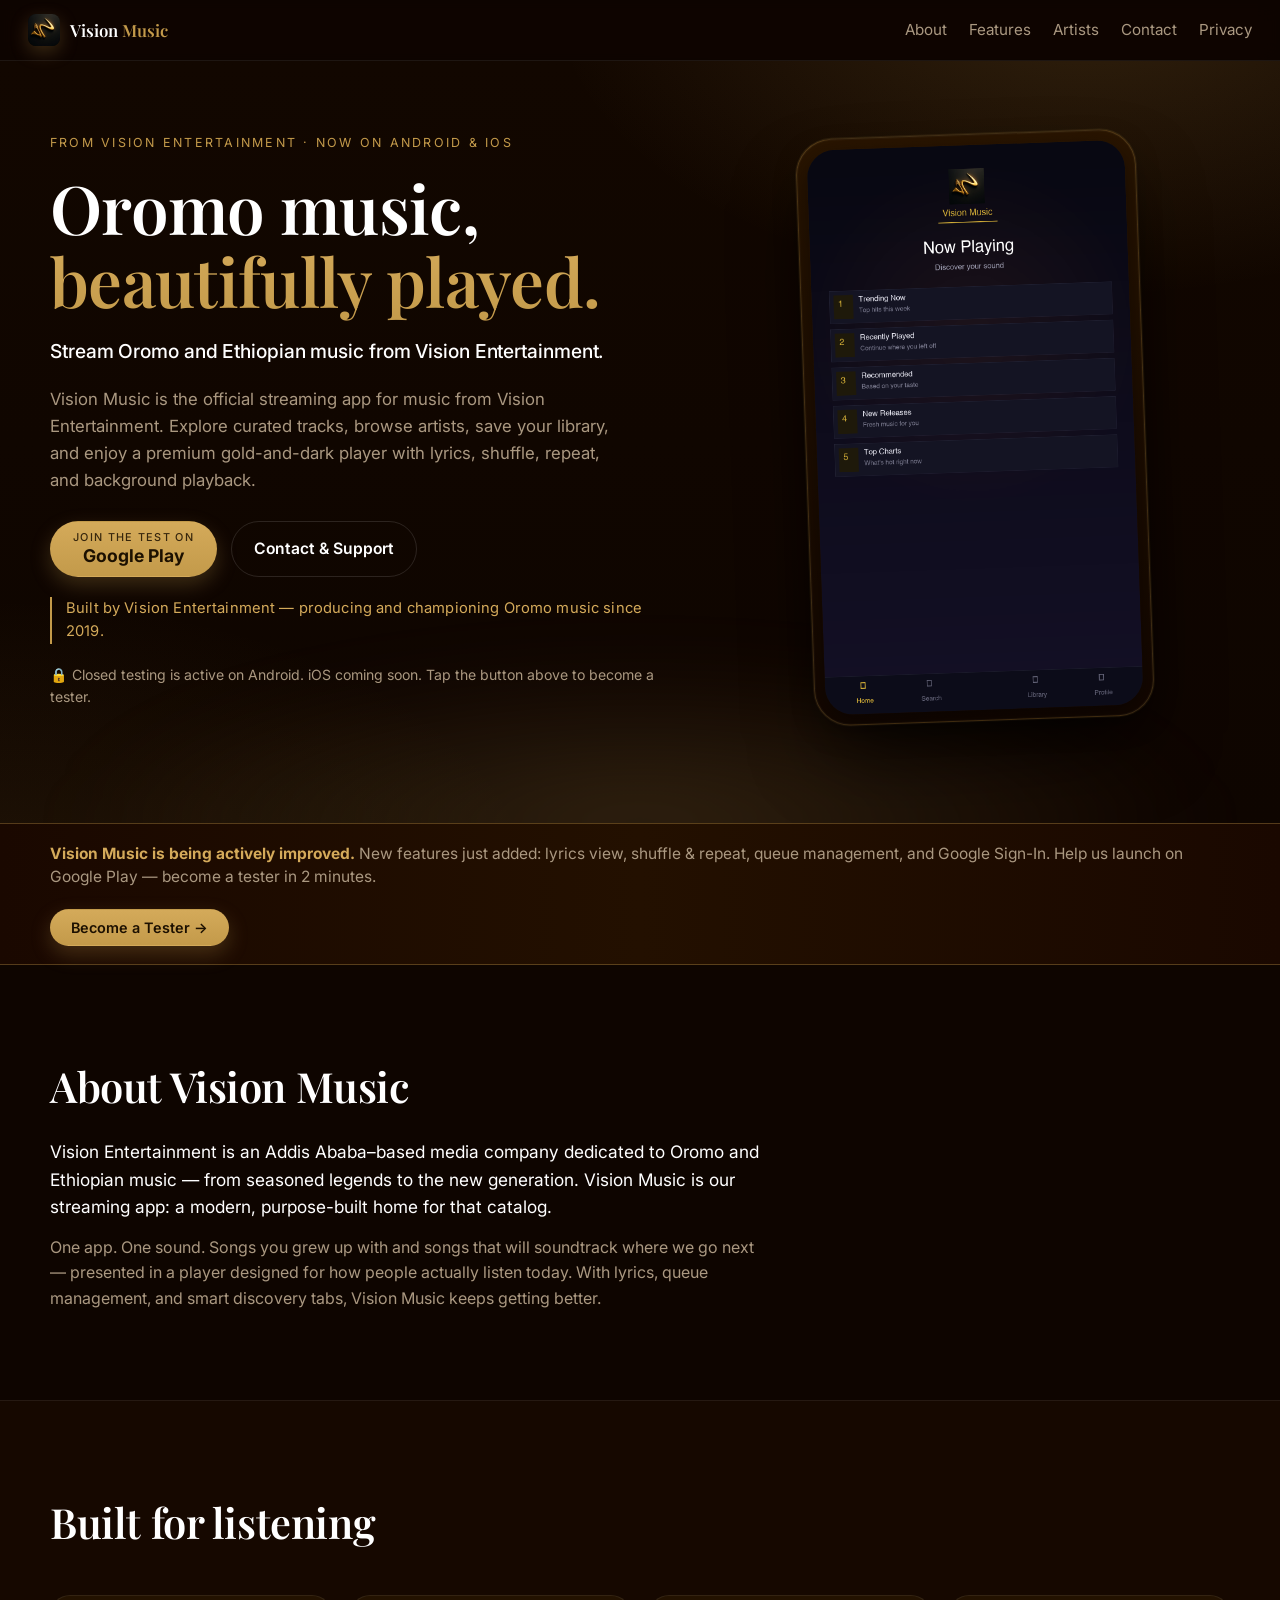
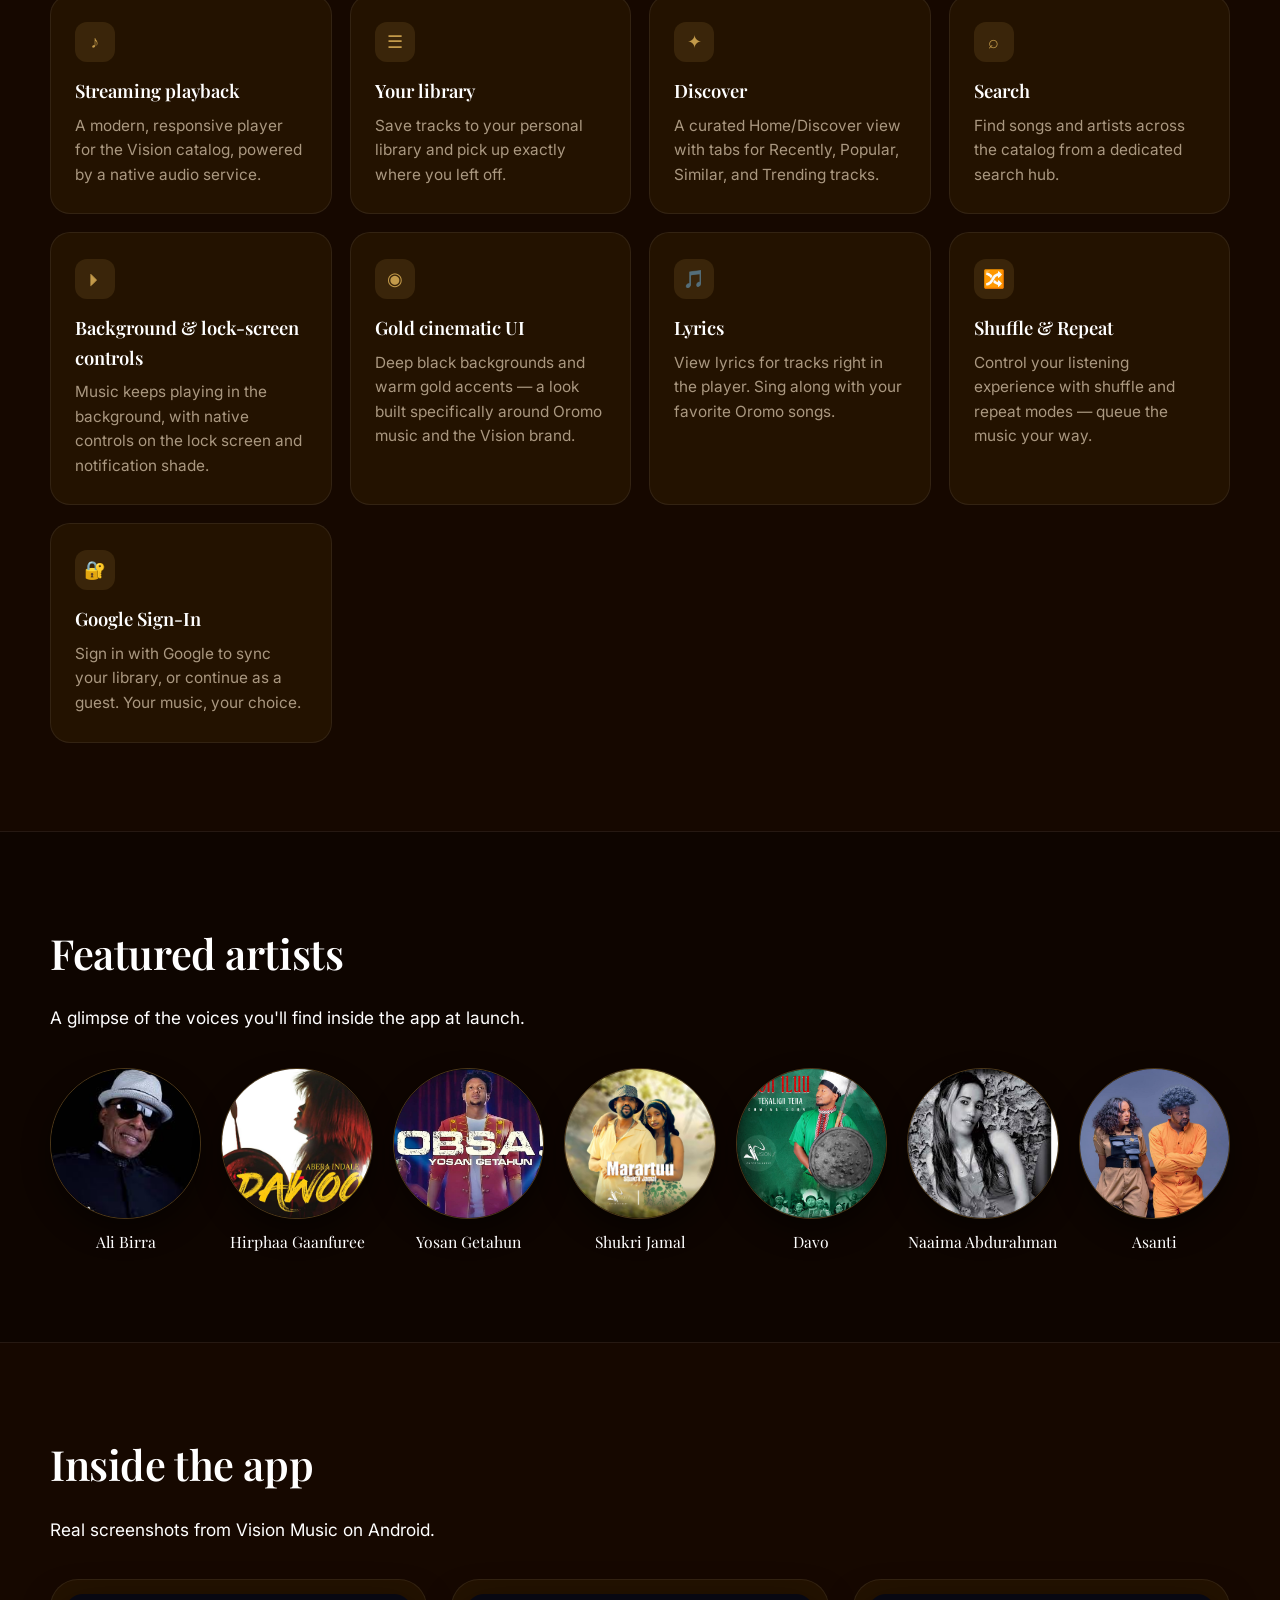
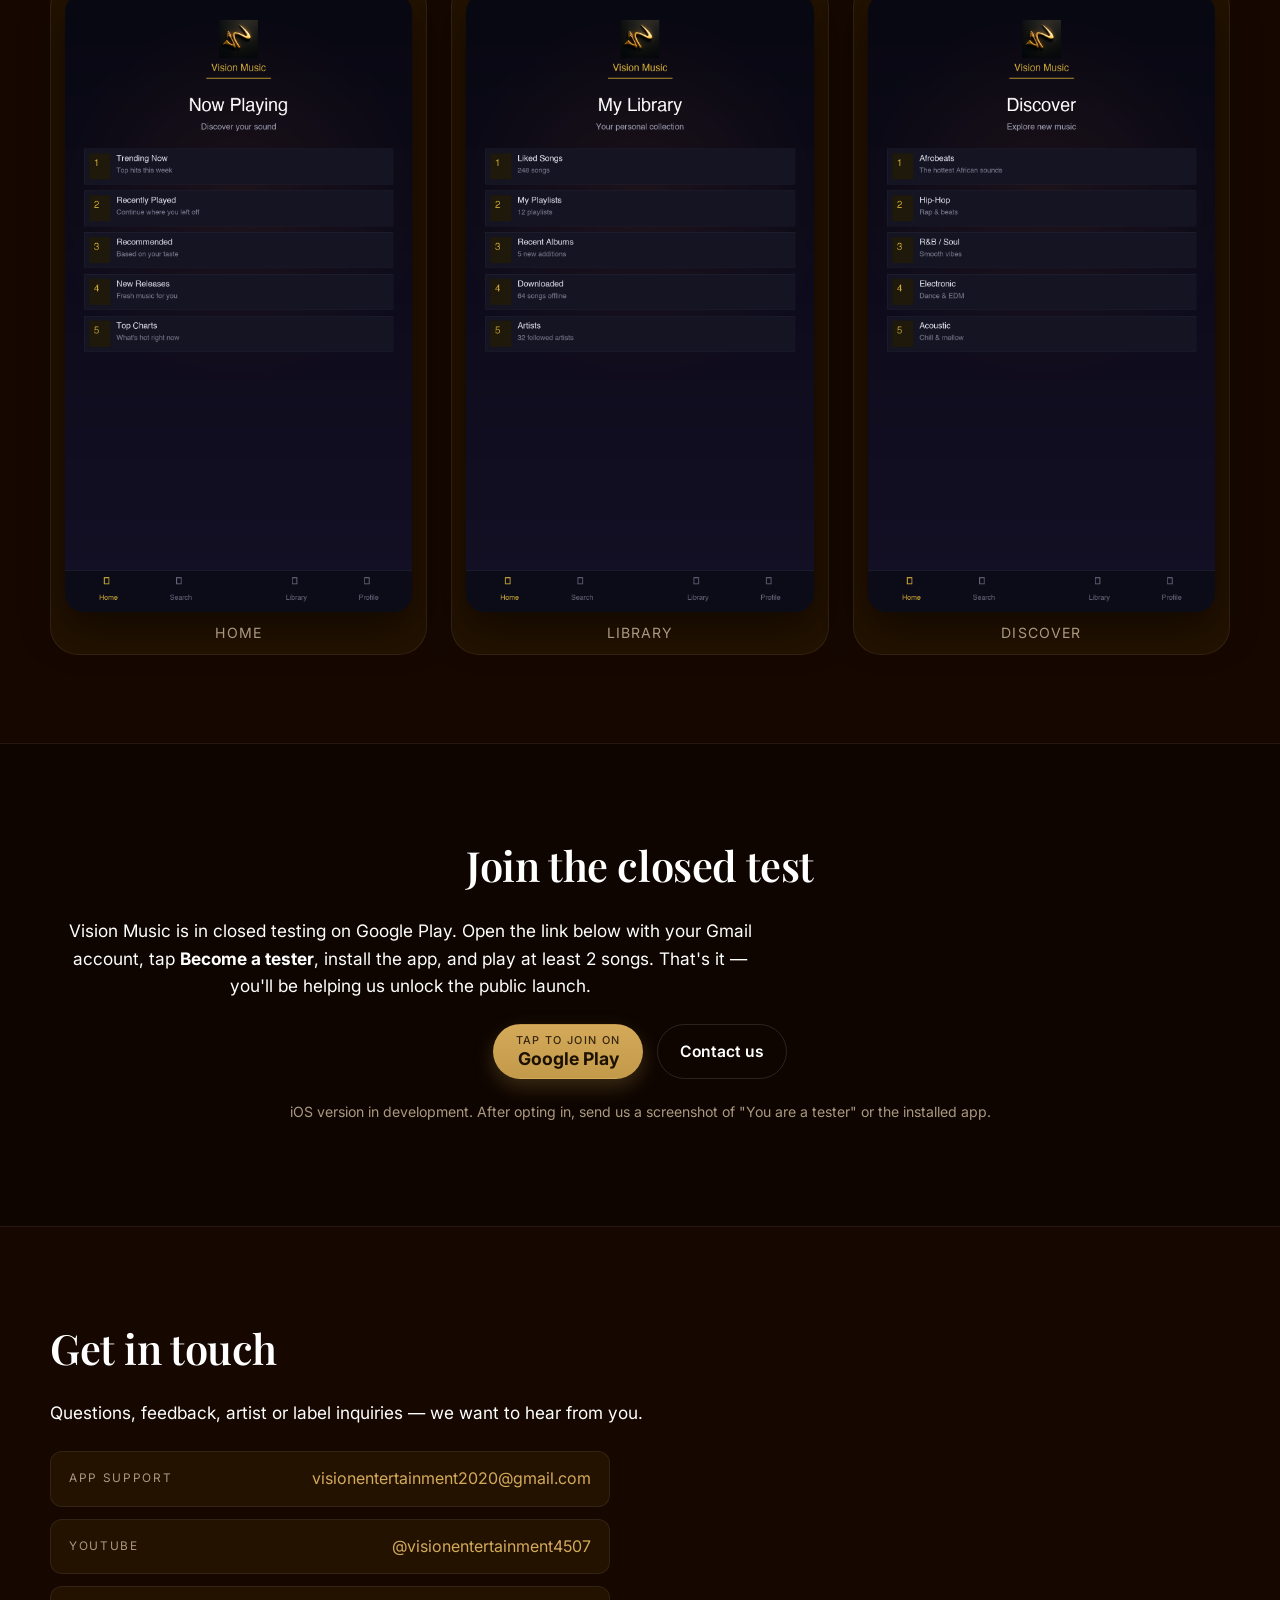
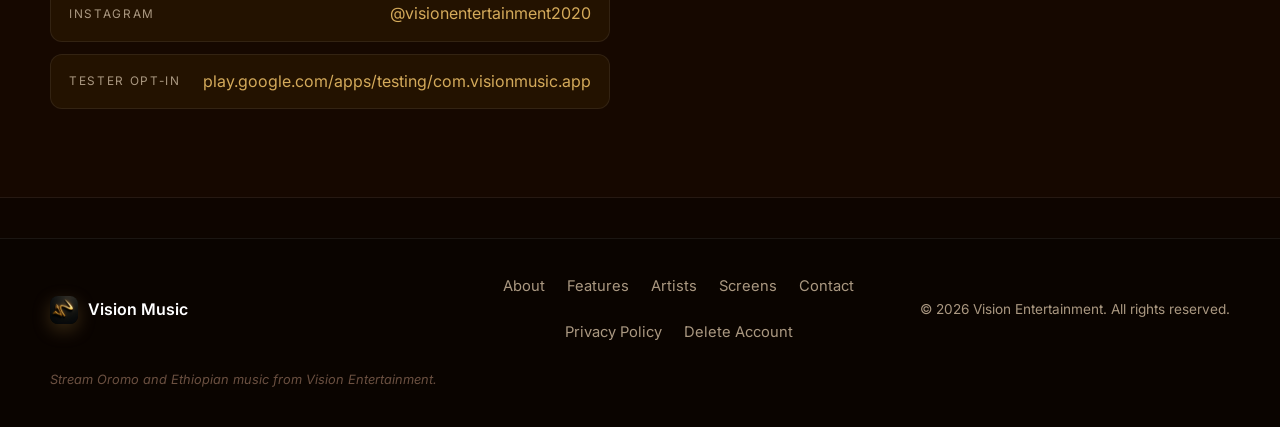
==== index.html @ 90141392 "Update site: reflect latest app features (lyrics, shuffle/repeat, Google Sign-In, iOS progress)" ====
<!doctype html>
<html lang="en">
<head>
  <meta charset="utf-8" />
  <meta name="viewport" content="width=device-width, initial-scale=1" />
  <title>Vision Music — Oromo music, beautifully played.</title>
  <meta name="description" content="Vision Music is the official app from Vision Entertainment — stream Oromo and Ethiopian music from Ali Birra, Hirphaa Gaanfuree, Yosan Getahun, Shukri Jamal and more. Background playback, lyrics, and lock-screen controls." />
  <meta name="theme-color" content="#0E0500" />

  <meta property="og:title" content="Vision Music" />
  <meta property="og:description" content="Stream Oromo and Ethiopian music from Vision Entertainment." />
  <meta property="og:image" content="assets/img/feature-graphic.png" />
  <meta property="og:type" content="website" />

  <link rel="icon" href="assets/img/icon-512.png" type="image/png" />
  <link rel="apple-touch-icon" href="assets/img/icon-512.png" />

  <!-- Google Fonts: Inter (body) + Playfair Display (headings) -->
  <link rel="preconnect" href="https://fonts.googleapis.com" />
  <link rel="preconnect" href="https://fonts.gstatic.com" crossorigin />
  <link href="https://fonts.googleapis.com/css2?family=Inter:wght@400;500;600;700&family=Playfair+Display:wght@600;700&display=swap" rel="stylesheet" />

  <link rel="stylesheet" href="assets/styles.css" />
</head>
<body>
  <header class="site-header">
    <a class="brand" href="/">
      <img class="brand-logo" src="assets/img/icon-512.png" alt="" />
      <span class="brand-name">Vision<span class="brand-name-accent">Music</span></span>
    </a>
    <nav class="site-nav" aria-label="Primary">
      <a href="#about">About</a>
      <a href="#features">Features</a>
      <a href="#artists">Artists</a>
      <a href="#contact">Contact</a>
      <a href="privacy.html">Privacy</a>
    </nav>
  </header>

  <main>
    <!-- HERO -->
    <section class="hero">
      <div class="hero-glow" aria-hidden="true"></div>
      <div class="hero-inner">
        <div class="hero-copy">
          <p class="eyebrow">From Vision Entertainment · Now on Android &amp; iOS</p>
          <h1>Oromo music,<br /><span class="gold">beautifully played.</span></h1>
          <p class="hero-subline">Stream Oromo and Ethiopian music from Vision Entertainment.</p>
          <p class="lede">
            Vision Music is the official streaming app for music from
            Vision Entertainment. Explore curated tracks, browse artists, save your library,
            and enjoy a premium gold-and-dark player with lyrics, shuffle, repeat, and background playback.
          </p>
          <div class="cta-row">
            <a class="btn btn-primary"
               href="https://play.google.com/apps/testing/com.visionmusic.app"
               target="_blank" rel="noopener"
               aria-label="Join Android Closed Test">
              <span class="btn-kicker">Join the test on</span>
              <span class="btn-label">Google Play</span>
            </a>
            <a class="btn btn-ghost" href="#contact">Contact &amp; Support</a>
          </div>
          <p class="hero-credibility">Built by Vision Entertainment — producing and championing Oromo music since 2019.</p>
          <p class="hero-note">🔒 Closed testing is active on Android. iOS coming soon. Tap the button above to become a tester.</p>
        </div>
        <div class="hero-visual" aria-hidden="true">
          <div class="device">
            <img src="assets/img/screen-home.png" alt="Vision Music home screen" />
          </div>
        </div>
      </div>
    </section>

    <!-- TESTER BANNER -->
    <section class="tester-banner">
      <div class="tester-banner-inner">
        <div class="tester-banner-text">
          <strong>Vision Music is being actively improved.</strong>
          New features just added: lyrics view, shuffle &amp; repeat, queue management, and Google Sign-In.
          Help us launch on Google Play — become a tester in 2 minutes.
        </div>
        <a class="btn btn-primary btn-sm"
           href="https://play.google.com/apps/testing/com.visionmusic.app"
           target="_blank" rel="noopener">
          Become a Tester →
        </a>
      </div>
    </section>

    <!-- ABOUT -->
    <section id="about" class="section">
      <div class="section-inner about">
        <h2 class="section-title">About Vision Music</h2>
        <p class="section-lead">
          Vision Entertainment is an Addis Ababa–based media company dedicated
          to Oromo and Ethiopian music — from seasoned legends to the new generation.
          Vision Music is our streaming app: a modern, purpose-built home for
          that catalog.
        </p>
        <p class="section-body">
          One app. One sound. Songs you grew up with and songs that will
          soundtrack where we go next — presented in a player designed for
          how people actually listen today. With lyrics, queue management, and
          smart discovery tabs, Vision Music keeps getting better.
        </p>
      </div>
    </section>

    <!-- FEATURES -->
    <section id="features" class="section section-alt">
      <div class="section-inner">
        <h2 class="section-title">Built for listening</h2>
        <div class="features">
          <article class="feature">
            <div class="feature-icon" aria-hidden="true">♪</div>
            <h3>Streaming playback</h3>
            <p>A modern, responsive player for the Vision catalog, powered by a native audio service.</p>
          </article>
          <article class="feature">
            <div class="feature-icon" aria-hidden="true">☰</div>
            <h3>Your library</h3>
            <p>Save tracks to your personal library and pick up exactly where you left off.</p>
          </article>
          <article class="feature">
            <div class="feature-icon" aria-hidden="true">✦</div>
            <h3>Discover</h3>
            <p>A curated Home/Discover view with tabs for Recently, Popular, Similar, and Trending tracks.</p>
          </article>
          <article class="feature">
            <div class="feature-icon" aria-hidden="true">⌕</div>
            <h3>Search</h3>
            <p>Find songs and artists across the catalog from a dedicated search hub.</p>
          </article>
          <article class="feature">
            <div class="feature-icon" aria-hidden="true">⏵</div>
            <h3>Background &amp; lock-screen controls</h3>
            <p>Music keeps playing in the background, with native controls on the lock screen and notification shade.</p>
          </article>
          <article class="feature">
            <div class="feature-icon" aria-hidden="true">◉</div>
            <h3>Gold cinematic UI</h3>
            <p>Deep black backgrounds and warm gold accents — a look built specifically around Oromo music and the Vision brand.</p>
          </article>
          <article class="feature">
            <div class="feature-icon" aria-hidden="true">🎵</div>
            <h3>Lyrics</h3>
            <p>View lyrics for tracks right in the player. Sing along with your favorite Oromo songs.</p>
          </article>
          <article class="feature">
            <div class="feature-icon" aria-hidden="true">🔀</div>
            <h3>Shuffle &amp; Repeat</h3>
            <p>Control your listening experience with shuffle and repeat modes — queue the music your way.</p>
          </article>
          <article class="feature">
            <div class="feature-icon" aria-hidden="true">🔐</div>
            <h3>Google Sign-In</h3>
            <p>Sign in with Google to sync your library, or continue as a guest. Your music, your choice.</p>
          </article>
        </div>
      </div>
    </section>

    <!-- ARTISTS -->
    <section id="artists" class="section">
      <div class="section-inner">
        <h2 class="section-title">Featured artists</h2>
        <p class="section-lead">
          A glimpse of the voices you'll find inside the app at launch.
        </p>
        <div class="artists">
          <figure class="artist">
            <img src="assets/img/artists/ali-birra.jpg" alt="Ali Birra" />
            <figcaption>Ali Birra</figcaption>
          </figure>
          <figure class="artist">
            <img src="assets/img/artists/hirphaa-gaanfuree.jpg" alt="Hirphaa Gaanfuree" />
            <figcaption>Hirphaa Gaanfuree</figcaption>
          </figure>
          <figure class="artist">
            <img src="assets/img/artists/yosan-getahun.jpg" alt="Yosan Getahun" />
            <figcaption>Yosan Getahun</figcaption>
          </figure>
          <figure class="artist">
            <img src="assets/img/artists/shukri-jamal.jpg" alt="Shukri Jamal" />
            <figcaption>Shukri Jamal</figcaption>
          </figure>
          <figure class="artist">
            <img src="assets/img/artists/davo.jpg" alt="Davo" />
            <figcaption>Davo</figcaption>
          </figure>
          <figure class="artist">
            <img src="assets/img/artists/naaima-abdurahman.jpg" alt="Naaima Abdurahman" />
            <figcaption>Naaima Abdurahman</figcaption>
          </figure>
          <figure class="artist">
            <img src="assets/img/artists/asanti.jpg" alt="Asanti" />
            <figcaption>Asanti</figcaption>
          </figure>
        </div>
      </div>
    </section>

    <!-- SCREENS -->
    <section id="screens" class="section section-alt">
      <div class="section-inner">
        <h2 class="section-title">Inside the app</h2>
        <p class="section-lead">Real screenshots from Vision Music on Android.</p>
        <div class="shots">
          <figure class="shot">
            <img src="assets/img/screen-home.png" alt="Vision Music home screen" />
            <figcaption>Home</figcaption>
          </figure>
          <figure class="shot">
            <img src="assets/img/screen-library.png" alt="Vision Music library screen" />
            <figcaption>Library</figcaption>
          </figure>
          <figure class="shot">
            <img src="assets/img/screen-discover.png" alt="Vision Music discover screen" />
            <figcaption>Discover</figcaption>
          </figure>
        </div>
      </div>
    </section>

    <!-- JOIN TEST -->
    <section id="download" class="section">
      <div class="section-inner download">
        <h2 class="section-title">Join the closed test</h2>
        <p class="section-lead">
          Vision Music is in closed testing on Google Play. Open the link below
          with your Gmail account, tap <strong>Become a tester</strong>, install the app,
          and play at least 2 songs. That's it — you'll be helping us unlock
          the public launch.
        </p>
        <div class="cta-row">
          <a class="btn btn-primary"
             href="https://play.google.com/apps/testing/com.visionmusic.app"
             target="_blank" rel="noopener">
            <span class="btn-kicker">Tap to join on</span>
            <span class="btn-label">Google Play</span>
          </a>
          <a class="btn btn-ghost" href="#contact">Contact us</a>
        </div>
        <p class="hero-note" style="margin-top:22px;">iOS version in development. After opting in, send us a screenshot of "You are a tester" or the installed app.</p>
      </div>
    </section>

    <!-- CONTACT -->
    <section id="contact" class="section section-alt">
      <div class="section-inner contact">
        <h2 class="section-title">Get in touch</h2>
        <p class="section-lead">
          Questions, feedback, artist or label inquiries — we want to hear from you.
        </p>
        <ul class="contact-list">
          <li><span class="contact-label">App support</span><a href="mailto:visionentertainment2020@gmail.com">visionentertainment2020@gmail.com</a></li>
          <li><span class="contact-label">YouTube</span><a href="https://www.youtube.com/@visionentertainment4507" target="_blank" rel="noopener">@visionentertainment4507</a></li>
          <li><span class="contact-label">Instagram</span><a href="https://www.instagram.com/visionentertainment2020/" target="_blank" rel="noopener">@visionentertainment2020</a></li>
          <li><span class="contact-label">Tester opt-in</span><a href="https://play.google.com/apps/testing/com.visionmusic.app" target="_blank" rel="noopener">play.google.com/apps/testing/com.visionmusic.app</a></li>
        </ul>
      </div>
    </section>
  </main>

  <footer class="site-footer">
    <div class="footer-inner">
      <div class="footer-brand">
        <img class="brand-logo" src="assets/img/icon-512.png" alt="" />
        <span>Vision Music</span>
      </div>
      <nav class="footer-nav" aria-label="Footer">
        <a href="#about">About</a>
        <a href="#features">Features</a>
        <a href="#artists">Artists</a>
        <a href="#screens">Screens</a>
        <a href="#contact">Contact</a>
        <a href="privacy.html">Privacy Policy</a>
        <a href="delete-account.html">Delete Account</a>
      </nav>
      <p class="footer-copy">© <span id="year">2026</span> Vision Entertainment. All rights reserved.</p>
      <p class="footer-tagline">Stream Oromo and Ethiopian music from Vision Entertainment.</p>
    </div>
  </footer>

  <script>
    document.getElementById('year').textContent = new Date().getFullYear();
  </script>
</body>
</html>
---- assets/styles.css ----
/* Vision Music — marketing site
   Palette mirrors lib/vision_theme.dart:
     kVisionGold       #C39A4A   primary amber gold
     kVisionGoldLight  #D4AA5A   highlighted gold
     kVisionGoldDeep   #A67C32   pressed/deep gold
     kVisionGoldDim    #8B6820   dim gold
     kBackgroundDark   #0E0500   deepest app background
     kSurfaceDark      #1A0A00   elevated surface
     kCardBlack        #231200   card fill
     kTextMain         #FFFFFF   main text
     kTextSoft         #AA9880   subtitle text
     kTextDim          #6B5040   disabled text
*/

:root {
  --gold: #C39A4A;
  --gold-light: #D4AA5A;
  --gold-deep: #A67C32;
  --gold-dim: #8B6820;

  --bg: #0E0500;
  --bg-alt: #160800;
  --surface: #1A0A00;
  --card: #231200;

  --text: #FFFFFF;
  --text-soft: #AA9880;
  --text-dim: #6B5040;

  --line: rgba(255, 255, 255, 0.07);
  --line-strong: rgba(255, 255, 255, 0.12);

  --radius-s: 12px;
  --radius-m: 16px;
  --radius-l: 20px;
  --radius-xl: 28px;

  --max-w: 1180px;
  --font-sans: "Inter", -apple-system, BlinkMacSystemFont, "SF Pro Text",
    "Segoe UI", Roboto, Helvetica, Arial, sans-serif;
  --font-display: "Playfair Display", "Cormorant Garamond", Georgia, serif;
}

* { box-sizing: border-box; }
html, body { margin: 0; padding: 0; }

body {
  background: var(--bg);
  color: var(--text);
  font-family: var(--font-sans);
  font-size: 16px;
  line-height: 1.6;
  -webkit-font-smoothing: antialiased;
  -moz-osx-font-smoothing: grayscale;
  overflow-x: hidden;
}

a { color: var(--gold-light); text-decoration: none; }
a:hover { color: var(--gold); }

img { max-width: 100%; display: block; }

/* ───── Header ───── */
.site-header {
  position: sticky;
  top: 0;
  z-index: 40;
  display: flex;
  align-items: center;
  justify-content: space-between;
  padding: 14px 28px;
  background: rgba(14, 5, 0, 0.82);
  backdrop-filter: saturate(160%) blur(12px);
  -webkit-backdrop-filter: saturate(160%) blur(12px);
  border-bottom: 1px solid var(--line);
}

.brand {
  display: inline-flex;
  align-items: center;
  gap: 10px;
  color: var(--text);
  font-weight: 600;
}
.brand-logo {
  width: 32px; height: 32px;
  border-radius: 8px;
  box-shadow: 0 6px 18px rgba(195, 154, 74, 0.25);
}
.brand-name { font-family: var(--font-display); font-size: 1.05rem; }
.brand-name-accent { color: var(--gold); margin-left: 4px; }

.site-nav { display: flex; gap: 22px; }
.site-nav a {
  color: var(--text-soft);
  font-size: 0.95rem;
  transition: color 0.2s ease;
}
.site-nav a:hover,
.site-nav a[aria-current="page"] { color: var(--text); }

/* ───── Hero ───── */
.hero {
  position: relative;
  padding: 72px 28px 100px;
  overflow: hidden;
  background:
    radial-gradient(900px 520px at 85% -10%, rgba(195, 154, 74, 0.18), transparent 60%),
    radial-gradient(900px 500px at 0% 110%, rgba(166, 124, 50, 0.12), transparent 60%),
    linear-gradient(180deg, #120700 0%, #0E0500 100%);
}

.hero-glow {
  position: absolute;
  inset: auto -15% -30% -15%;
  height: 60%;
  background: radial-gradient(closest-side, rgba(212, 170, 90, 0.18), transparent 70%);
  filter: blur(40px);
  pointer-events: none;
}

.hero-inner {
  position: relative;
  max-width: var(--max-w);
  margin: 0 auto;
  display: grid;
  grid-template-columns: 1.1fr 0.9fr;
  gap: 48px;
  align-items: center;
}

.hero-copy h1 {
  font-family: var(--font-display);
  font-weight: 600;
  font-size: clamp(2.4rem, 5.6vw, 4.2rem);
  line-height: 1.08;
  letter-spacing: -0.01em;
  margin: 0 0 22px;
}

.gold {
  background: linear-gradient(180deg, var(--gold-light), var(--gold));
  -webkit-background-clip: text;
  background-clip: text;
  -webkit-text-fill-color: transparent;
}

.eyebrow {
  color: var(--gold);
  text-transform: uppercase;
  letter-spacing: 0.18em;
  font-size: 0.78rem;
  margin: 0 0 18px;
}

.hero-subline {
  max-width: 600px;
  color: var(--text);
  font-size: 1.2rem;
  font-weight: 500;
  line-height: 1.45;
  margin: 0 0 20px;
  letter-spacing: -0.005em;
}

.lede {
  max-width: 560px;
  color: var(--text-soft);
  font-size: 1.05rem;
  margin: 0 0 28px;
}

.hero-credibility {
  margin: 20px 0 0;
  max-width: 600px;
  color: var(--gold-light);
  font-size: 0.92rem;
  letter-spacing: 0.01em;
  border-left: 2px solid var(--gold);
  padding-left: 14px;
}

.cta-row { display: flex; flex-wrap: wrap; gap: 14px; }

.btn {
  display: inline-flex;
  align-items: center;
  justify-content: center;
  padding: 14px 22px;
  border-radius: 999px;
  font-weight: 600;
  font-size: 0.98rem;
  line-height: 1;
  transition: transform 0.15s ease, background 0.2s ease,
              border-color 0.2s ease, color 0.2s ease, filter 0.2s ease;
  border: 1px solid transparent;
}
.btn:hover { transform: translateY(-1px); }

.btn-primary {
  background: linear-gradient(180deg, var(--gold-light), var(--gold));
  color: #1c1000;
  flex-direction: column;
  padding: 10px 22px;
  line-height: 1.1;
  gap: 2px;
  box-shadow: 0 8px 20px rgba(195, 154, 74, 0.25);
}
.btn-primary .btn-kicker {
  font-size: 0.68rem;
  font-weight: 500;
  text-transform: uppercase;
  letter-spacing: 0.12em;
  opacity: 0.85;
}
.btn-primary .btn-label { font-size: 1.1rem; font-weight: 700; }
.btn-primary:hover { filter: brightness(1.05); color: #1c1000; }

.btn-ghost {
  background: transparent;
  border-color: var(--line-strong);
  color: var(--text);
}
.btn-ghost:hover { border-color: var(--gold); color: var(--gold); }

.hero-note { margin-top: 20px; color: var(--text-soft); font-size: 0.88rem; }

.hero-visual {
  position: relative;
  display: flex;
  align-items: center;
  justify-content: center;
}
.device {
  width: min(340px, 80%);
  border-radius: 36px;
  padding: 10px;
  background: linear-gradient(180deg, #2a1500, #140700);
  border: 1px solid rgba(212, 170, 90, 0.25);
  box-shadow:
    0 40px 80px -20px rgba(0, 0, 0, 0.8),
    0 0 0 1px rgba(195, 154, 74, 0.12),
    inset 0 0 0 1px rgba(255, 255, 255, 0.03);
  transform: rotate(-2deg);
}
.device img {
  width: 100%;
  border-radius: 28px;
  display: block;
  box-shadow: 0 10px 30px rgba(0, 0, 0, 0.5);
}

/* ───── Sections ───── */
.section {
  padding: 88px 28px;
  background: var(--bg);
}
.section-alt {
  background: var(--bg-alt);
  border-top: 1px solid var(--line);
  border-bottom: 1px solid var(--line);
}
.section-inner { max-width: var(--max-w); margin: 0 auto; }

.section-title {
  font-family: var(--font-display);
  font-weight: 600;
  font-size: clamp(1.9rem, 3.6vw, 2.6rem);
  margin: 0 0 18px;
  letter-spacing: -0.01em;
}
.section-lead { color: var(--text); font-size: 1.08rem; max-width: 720px; margin: 0 0 14px; }
.section-body { color: var(--text-soft); max-width: 720px; margin: 0; }

/* ───── Features ───── */
.features {
  margin-top: 40px;
  display: grid;
  gap: 18px;
  grid-template-columns: repeat(auto-fit, minmax(260px, 1fr));
}
.feature {
  background: var(--card);
  border: 1px solid var(--line);
  border-radius: var(--radius-l);
  padding: 26px 24px;
  transition: border-color 0.2s ease, transform 0.2s ease, background 0.2s ease;
}
.feature:hover {
  border-color: rgba(195, 154, 74, 0.45);
  transform: translateY(-2px);
  background: #2a1600;
}
.feature-icon {
  display: inline-flex;
  align-items: center;
  justify-content: center;
  width: 40px; height: 40px;
  border-radius: 12px;
  background: rgba(195, 154, 74, 0.14);
  color: var(--gold);
  font-size: 1.1rem;
  margin-bottom: 14px;
}
.feature h3 {
  font-family: var(--font-display);
  font-weight: 600;
  font-size: 1.15rem;
  margin: 0 0 8px;
}
.feature p { color: var(--text-soft); margin: 0; font-size: 0.96rem; }

/* ───── Screenshots ───── */
.shots {
  margin-top: 36px;
  display: grid;
  grid-template-columns: repeat(auto-fit, minmax(220px, 1fr));
  gap: 24px;
}
.shot {
  margin: 0;
  background: var(--card);
  border: 1px solid var(--line);
  border-radius: var(--radius-xl);
  padding: 14px 14px 10px;
  text-align: center;
  transition: transform 0.2s ease, border-color 0.2s ease;
}
.shot:hover {
  transform: translateY(-3px);
  border-color: rgba(195, 154, 74, 0.45);
}
.shot img {
  width: 100%;
  border-radius: 18px;
  aspect-ratio: 9 / 16;
  object-fit: cover;
  box-shadow: 0 16px 40px rgba(0, 0, 0, 0.5);
}
.shot figcaption {
  margin-top: 10px;
  font-size: 0.88rem;
  color: var(--text-soft);
  letter-spacing: 0.08em;
  text-transform: uppercase;
}

/* ───── Download block ───── */
.download { text-align: center; }
.download .cta-row { justify-content: center; margin-top: 24px; }

/* ───── Contact ───── */
.contact-list {
  list-style: none;
  margin: 24px 0 0;
  padding: 0;
  display: grid;
  gap: 12px;
  max-width: 560px;
}
.contact-list li {
  display: flex;
  justify-content: space-between;
  align-items: center;
  padding: 14px 18px;
  border: 1px solid var(--line);
  border-radius: 12px;
  background: var(--card);
  gap: 12px;
}
.contact-label {
  color: var(--text-soft);
  text-transform: uppercase;
  letter-spacing: 0.14em;
  font-size: 0.74rem;
}
.muted { color: var(--text-soft); }

/* ───── Footer ───── */
.site-footer {
  background: #0a0400;
  border-top: 1px solid var(--line);
  padding: 36px 28px;
  margin-top: 40px;
}
.footer-inner {
  max-width: var(--max-w);
  margin: 0 auto;
  display: grid;
  grid-template-columns: auto 1fr auto;
  gap: 18px;
  align-items: center;
}
.footer-brand {
  display: inline-flex;
  align-items: center;
  gap: 10px;
  color: var(--text);
  font-weight: 600;
}
.footer-brand .brand-logo { width: 28px; height: 28px; }
.footer-nav {
  display: flex;
  gap: 22px;
  justify-content: center;
  flex-wrap: wrap;
}
.footer-nav a { color: var(--text-soft); font-size: 0.92rem; }
.footer-nav a:hover { color: var(--text); }
.footer-copy { color: var(--text-soft); font-size: 0.85rem; margin: 0; text-align: right; }
.footer-tagline { color: var(--text-dim); font-size: 0.8rem; margin: 8px 0 0; text-align: right; font-style: italic; }
@media (max-width: 720px) { .footer-tagline { text-align: center; } }

/* ───── Legal page ───── */
.legal-main { padding: 60px 28px 40px; }
.legal-article {
  max-width: 760px;
  margin: 0 auto;
  background: var(--card);
  border: 1px solid var(--line);
  border-radius: var(--radius-l);
  padding: 40px 36px;
}
.legal-article h1 {
  font-family: var(--font-display);
  font-size: clamp(1.8rem, 3vw, 2.4rem);
  margin: 0 0 12px;
}
.legal-article h2 {
  font-family: var(--font-display);
  font-size: 1.25rem;
  margin: 28px 0 10px;
  color: var(--text);
}
.legal-article p,
.legal-article ul { color: var(--text-soft); }
.legal-article ul { padding-left: 20px; }
.legal-article strong { color: var(--text); }
.legal-breadcrumb { font-size: 0.85rem; color: var(--text-soft); margin: 0 0 12px; }
.legal-meta {
  color: var(--text-soft);
  margin: 0 0 28px;
  padding: 14px 16px;
  background: #2a1600;
  border-radius: 10px;
  border: 1px solid var(--line);
}
.legal-article code {
  background: #3a1f00;
  padding: 2px 6px;
  border-radius: 6px;
  font-size: 0.9em;
  color: var(--gold-light);
}

/* ───── Artists grid ───── */
.artists {
  margin-top: 36px;
  display: grid;
  grid-template-columns: repeat(auto-fit, minmax(150px, 1fr));
  gap: 20px;
}
.artist {
  margin: 0;
  text-align: center;
  transition: transform 0.2s ease;
}
.artist:hover { transform: translateY(-3px); }
.artist img {
  width: 100%;
  aspect-ratio: 1 / 1;
  object-fit: cover;
  border-radius: 50%;
  border: 1px solid rgba(195, 154, 74, 0.35);
  box-shadow: 0 12px 28px rgba(0, 0, 0, 0.45);
  transition: border-color 0.2s ease, box-shadow 0.2s ease;
}
.artist:hover img {
  border-color: var(--gold-light);
  box-shadow: 0 14px 32px rgba(195, 154, 74, 0.25);
}
.artist figcaption {
  margin-top: 10px;
  font-family: var(--font-display);
  font-size: 0.98rem;
  color: var(--text);
}

/* ───── Responsive ───── */
@media (max-width: 900px) {
  .hero-inner { grid-template-columns: 1fr; gap: 40px; text-align: left; }
  .device { transform: none; margin: 0 auto; }
}
@media (max-width: 720px) {
  .site-header { padding: 12px 16px; }
  .site-nav { gap: 14px; font-size: 0.9rem; }
  .hero { padding: 56px 18px 72px; }
  .section { padding: 64px 18px; }
  .legal-main { padding: 40px 16px; }
  .legal-article { padding: 28px 20px; }
  .footer-inner { grid-template-columns: 1fr; text-align: center; }
  .footer-copy { text-align: center; }
  .contact-list li { flex-direction: column; align-items: flex-start; gap: 4px; }
}
@media (max-width: 480px) {
  .site-nav a:nth-child(3),
  .site-nav a:nth-child(4),
  .site-nav a:nth-child(5) { display: none; }
}

/* ───── Tester Banner ───── */
.tester-banner {
  background: linear-gradient(90deg, #1a0800, #231000, #1a0800);
  border-top: 1px solid rgba(195, 154, 74, 0.35);
  border-bottom: 1px solid rgba(195, 154, 74, 0.35);
  padding: 18px 28px;
}
.tester-banner-inner {
  max-width: var(--max-w);
  margin: 0 auto;
  display: flex;
  align-items: center;
  justify-content: space-between;
  gap: 20px;
  flex-wrap: wrap;
}
.tester-banner-text {
  color: var(--text-soft);
  font-size: 0.97rem;
  line-height: 1.5;
}
.tester-banner-text strong {
  color: var(--gold-light);
}
.btn-sm {
  padding: 10px 20px;
  font-size: 0.9rem;
  white-space: nowrap;
}
@media (max-width: 600px) {
  .tester-banner-inner { flex-direction: column; align-items: flex-start; }
}
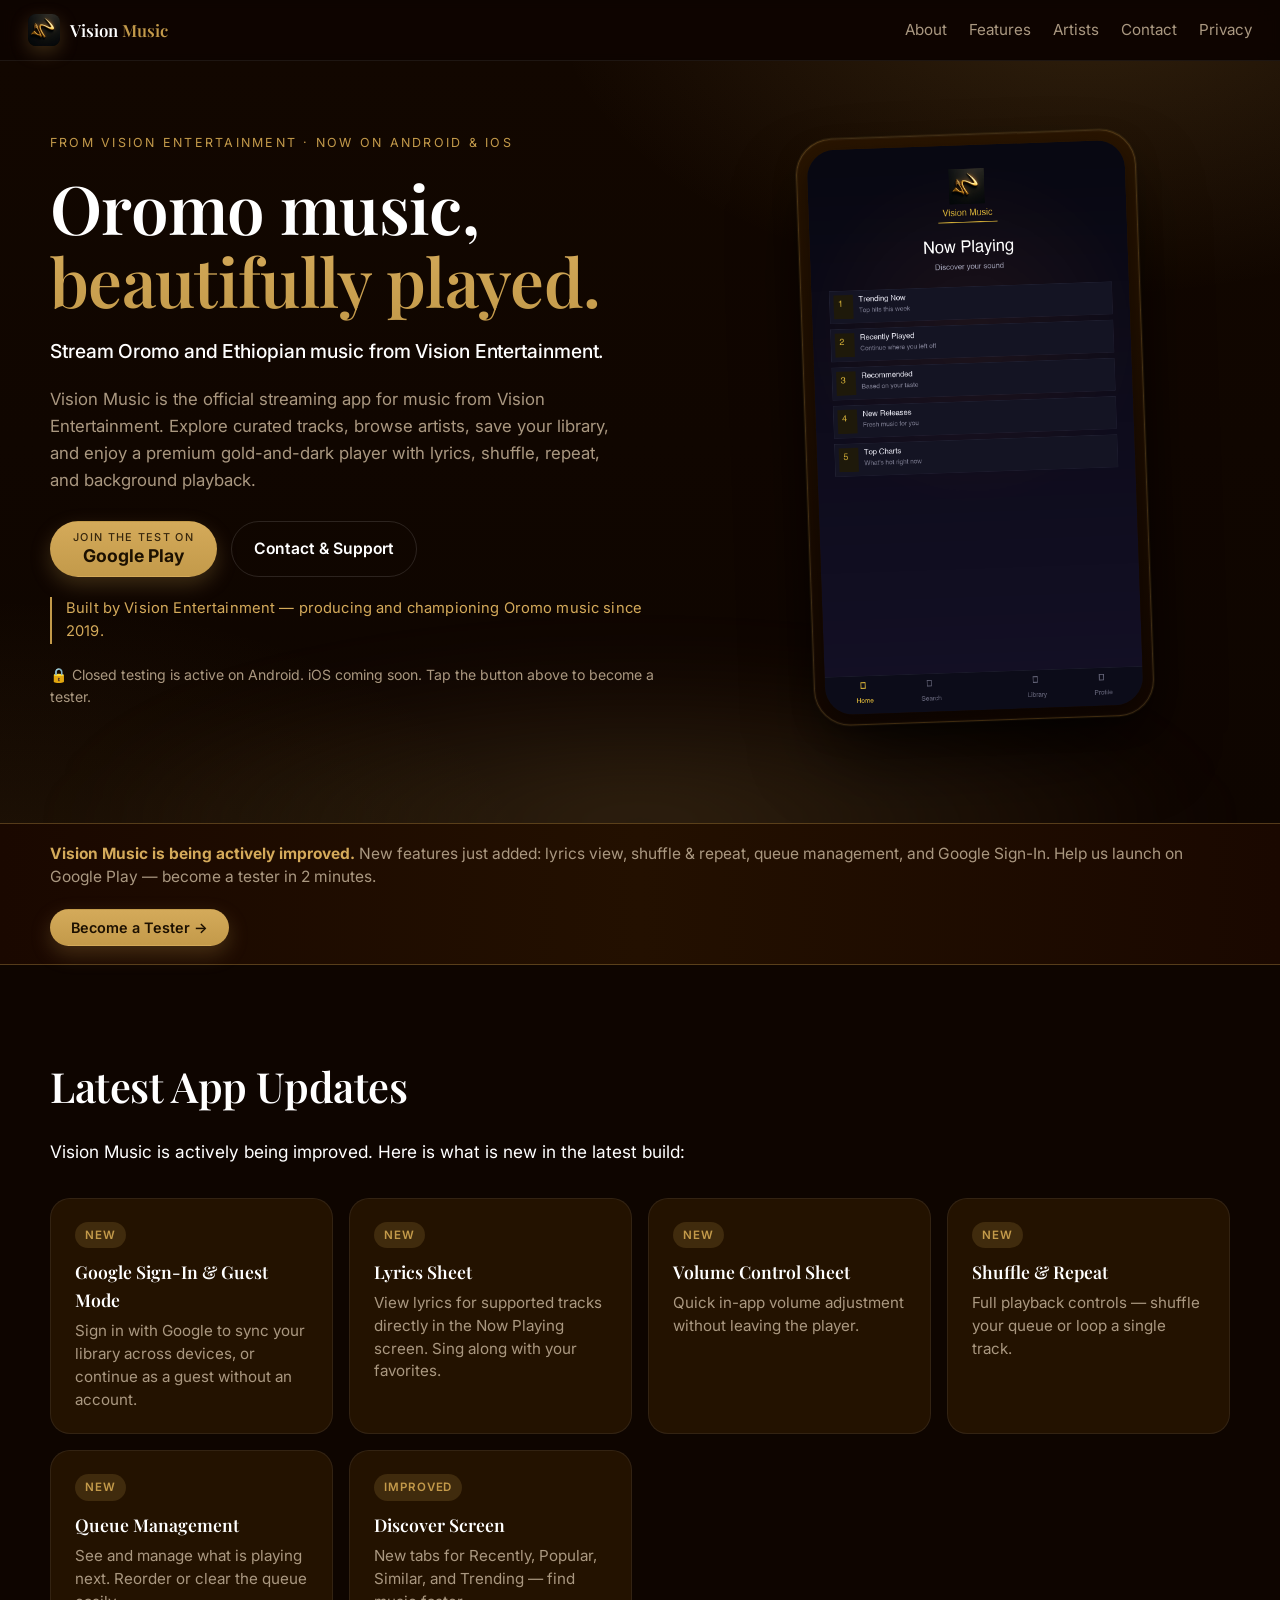
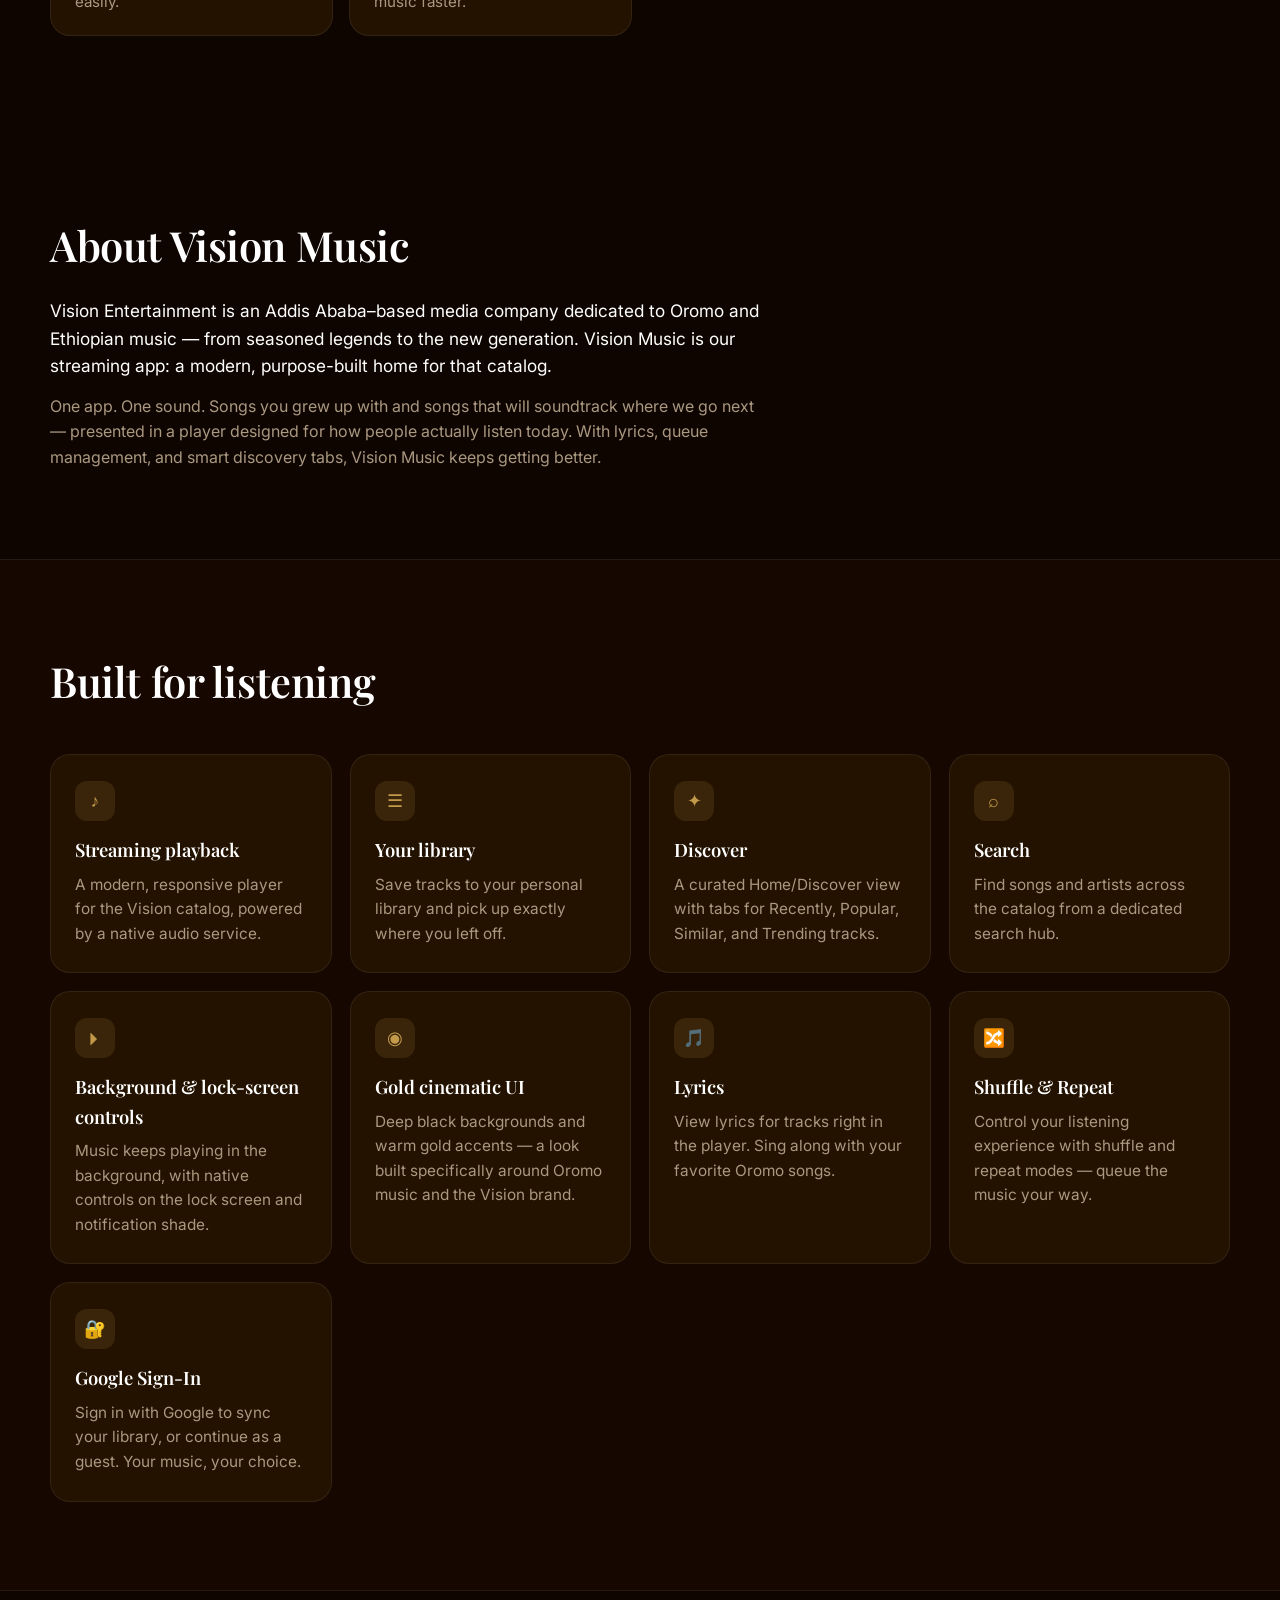
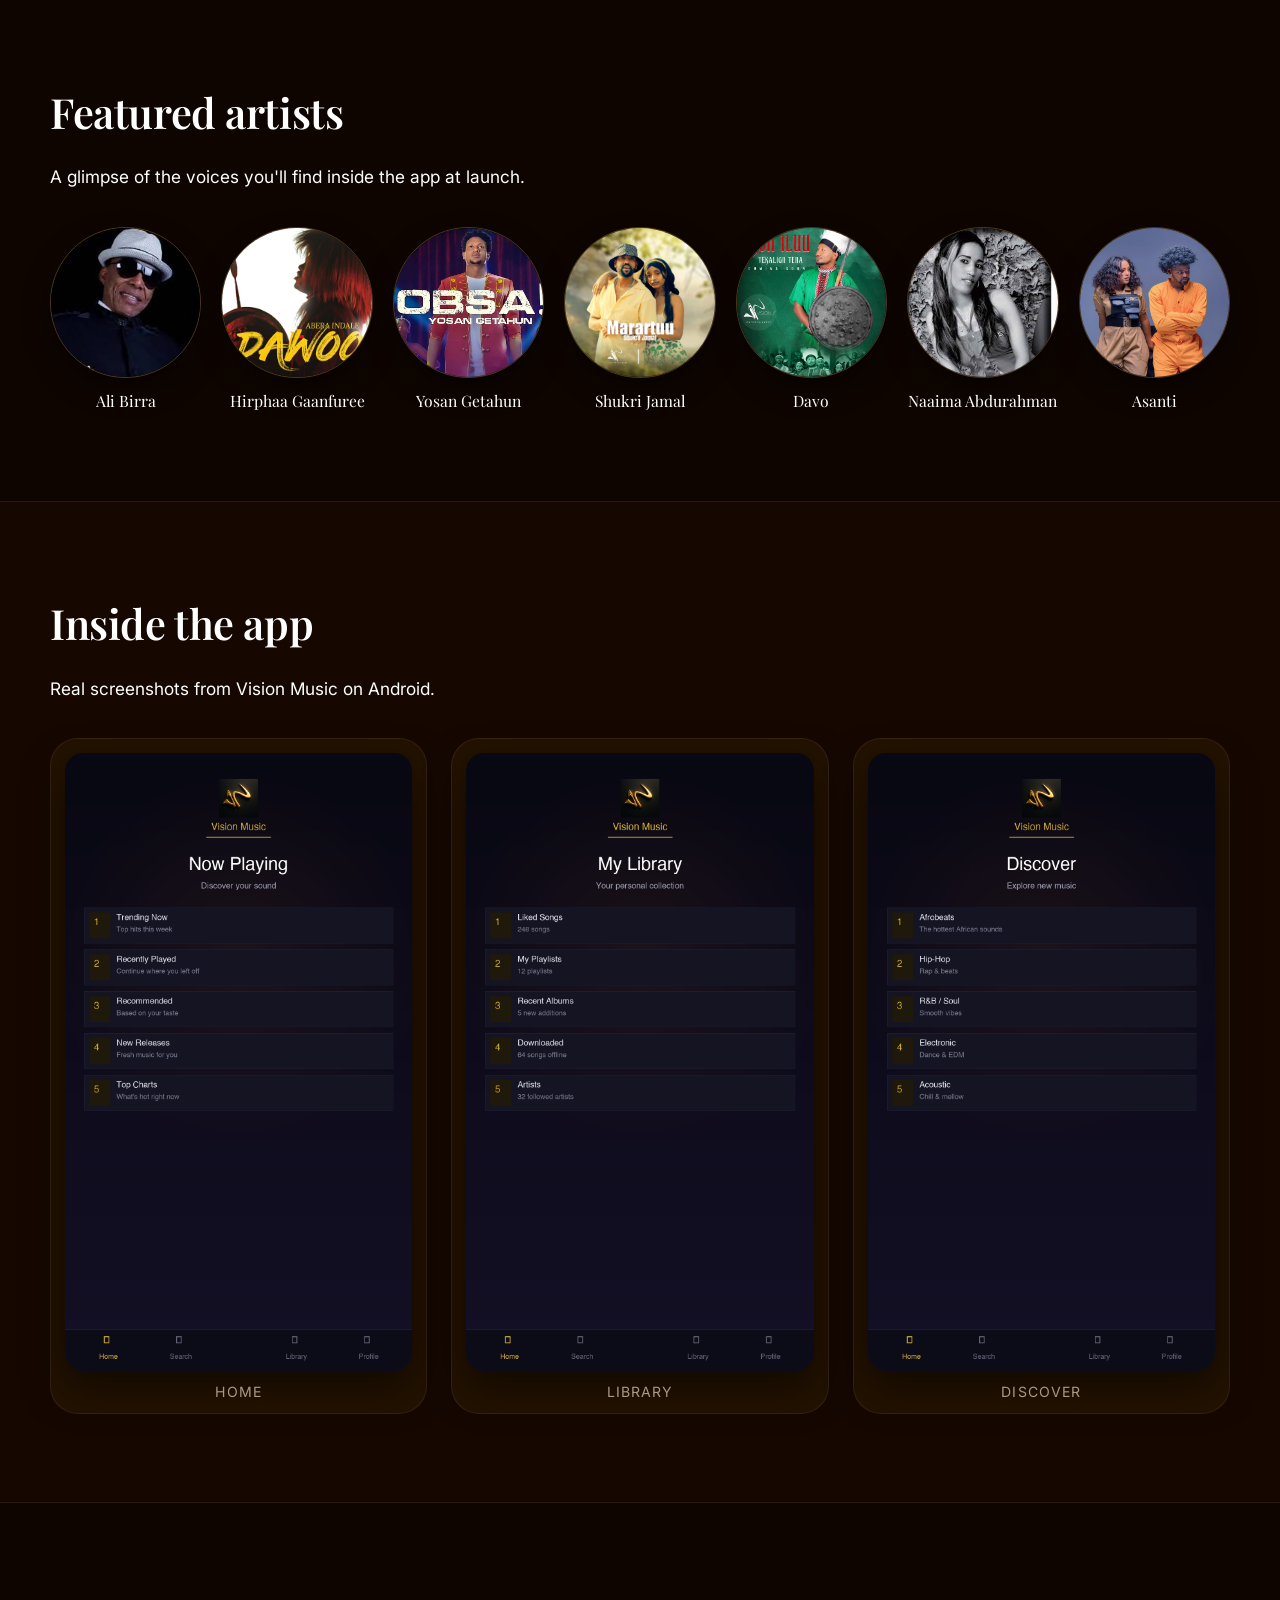
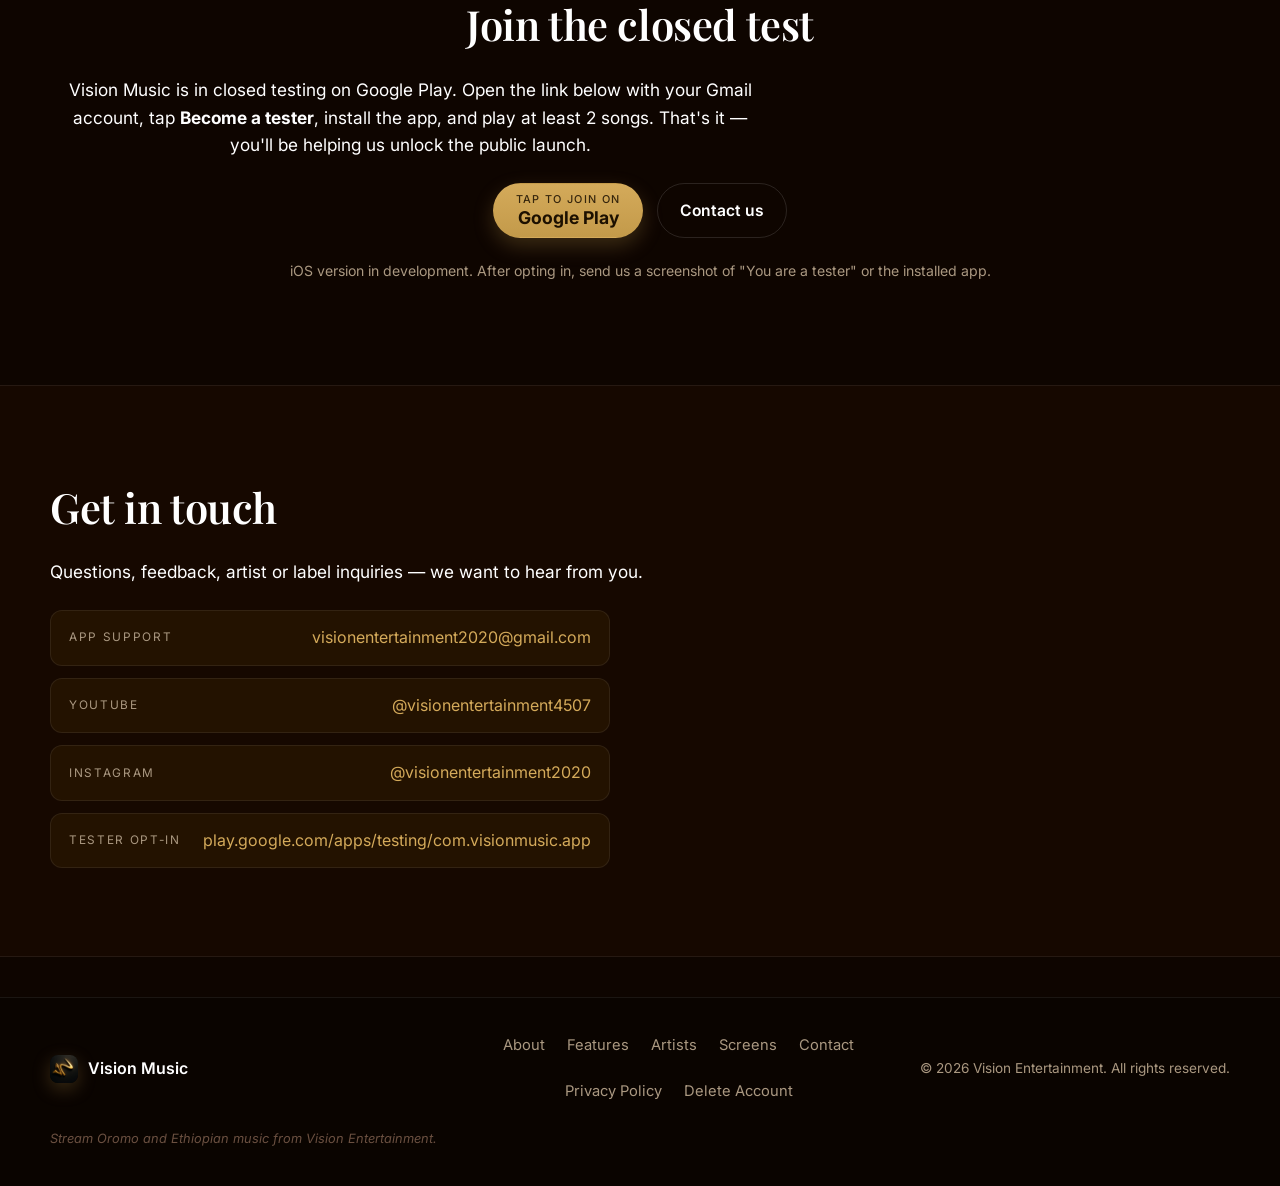
==== commit 0e61fc83: "Add Latest App Updates section with all seven new features" ====
--- a/index.html
+++ b/index.html
@@ -88,6 +88,48 @@
       </div>
     </section>
 
+    <!-- LATEST UPDATES -->
+    <section id="updates" class="section">
+      <div class="section-inner">
+        <h2 class="section-title">Latest App Updates</h2>
+        <p class="section-lead">
+          Vision Music is actively being improved. Here is what is new in the latest build:
+        </p>
+        <div class="updates-list">
+          <div class="update-item">
+            <span class="update-badge">New</span>
+            <h4>Google Sign-In &amp; Guest Mode</h4>
+            <p>Sign in with Google to sync your library across devices, or continue as a guest without an account.</p>
+          </div>
+          <div class="update-item">
+            <span class="update-badge">New</span>
+            <h4>Lyrics Sheet</h4>
+            <p>View lyrics for supported tracks directly in the Now Playing screen. Sing along with your favorites.</p>
+          </div>
+          <div class="update-item">
+            <span class="update-badge">New</span>
+            <h4>Volume Control Sheet</h4>
+            <p>Quick in-app volume adjustment without leaving the player.</p>
+          </div>
+          <div class="update-item">
+            <span class="update-badge">New</span>
+            <h4>Shuffle &amp; Repeat</h4>
+            <p>Full playback controls — shuffle your queue or loop a single track.</p>
+          </div>
+          <div class="update-item">
+            <span class="update-badge">New</span>
+            <h4>Queue Management</h4>
+            <p>See and manage what is playing next. Reorder or clear the queue easily.</p>
+          </div>
+          <div class="update-item">
+            <span class="update-badge">Improved</span>
+            <h4>Discover Screen</h4>
+            <p>New tabs for Recently, Popular, Similar, and Trending — find music faster.</p>
+          </div>
+        </div>
+      </div>
+    </section>
+
     <!-- ABOUT -->
     <section id="about" class="section">
       <div class="section-inner about">
--- a/assets/styles.css
+++ b/assets/styles.css
@@ -508,6 +508,50 @@
   .site-nav a:nth-child(5) { display: none; }
 }
 
+/* ───── Updates List ───── */
+.updates-list {
+  margin-top: 32px;
+  display: grid;
+  gap: 16px;
+  grid-template-columns: repeat(auto-fit, minmax(280px, 1fr));
+}
+.update-item {
+  background: var(--card);
+  border: 1px solid var(--line);
+  border-radius: var(--radius-l);
+  padding: 22px 24px;
+  transition: border-color 0.2s ease, transform 0.2s ease;
+}
+.update-item:hover {
+  border-color: rgba(195, 154, 74, 0.45);
+  transform: translateY(-2px);
+}
+.update-badge {
+  display: inline-block;
+  padding: 4px 10px;
+  border-radius: 999px;
+  font-size: 0.72rem;
+  font-weight: 600;
+  text-transform: uppercase;
+  letter-spacing: 0.08em;
+  background: rgba(195, 154, 74, 0.18);
+  color: var(--gold);
+  margin-bottom: 10px;
+}
+.update-item h4 {
+  font-family: var(--font-display);
+  font-weight: 600;
+  font-size: 1.1rem;
+  margin: 0 0 6px;
+  color: var(--text);
+}
+.update-item p {
+  color: var(--text-soft);
+  margin: 0;
+  font-size: 0.95rem;
+  line-height: 1.5;
+}
+
 /* ───── Tester Banner ───── */
 .tester-banner {
   background: linear-gradient(90deg, #1a0800, #231000, #1a0800);
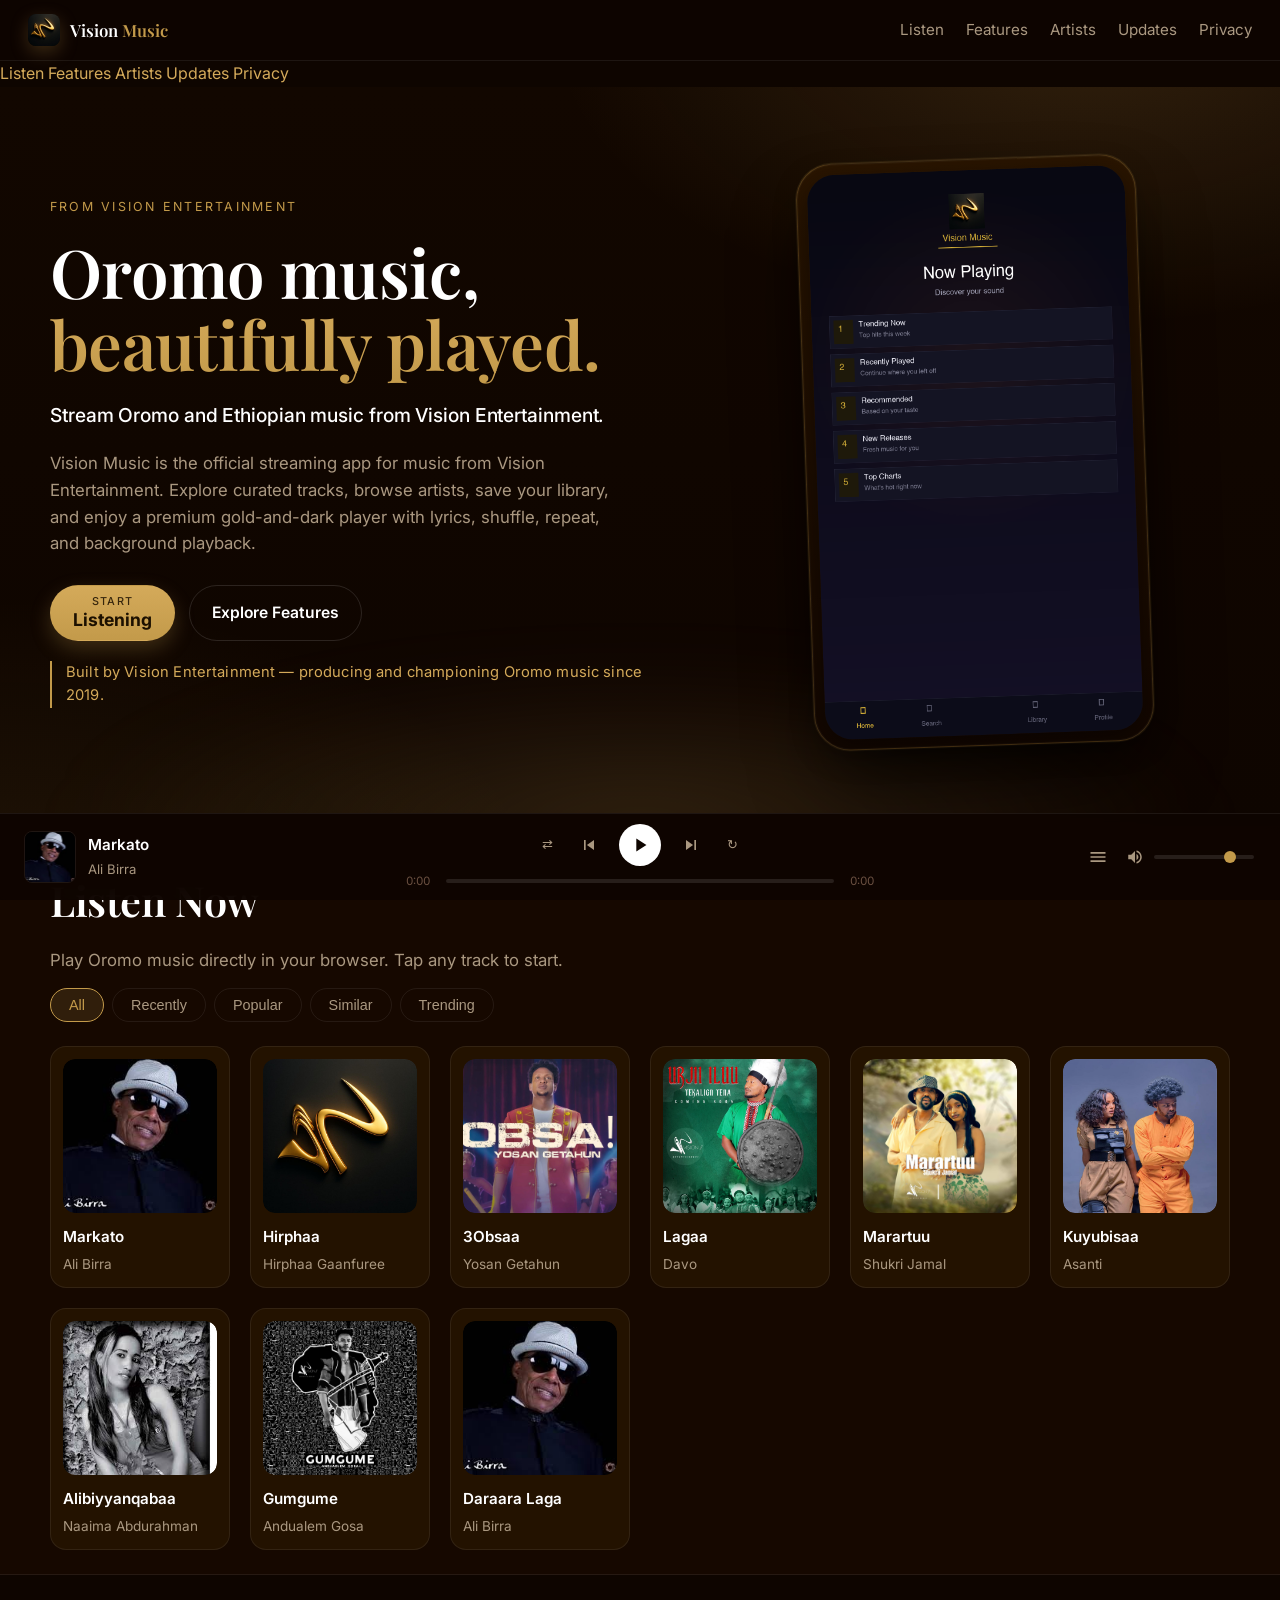
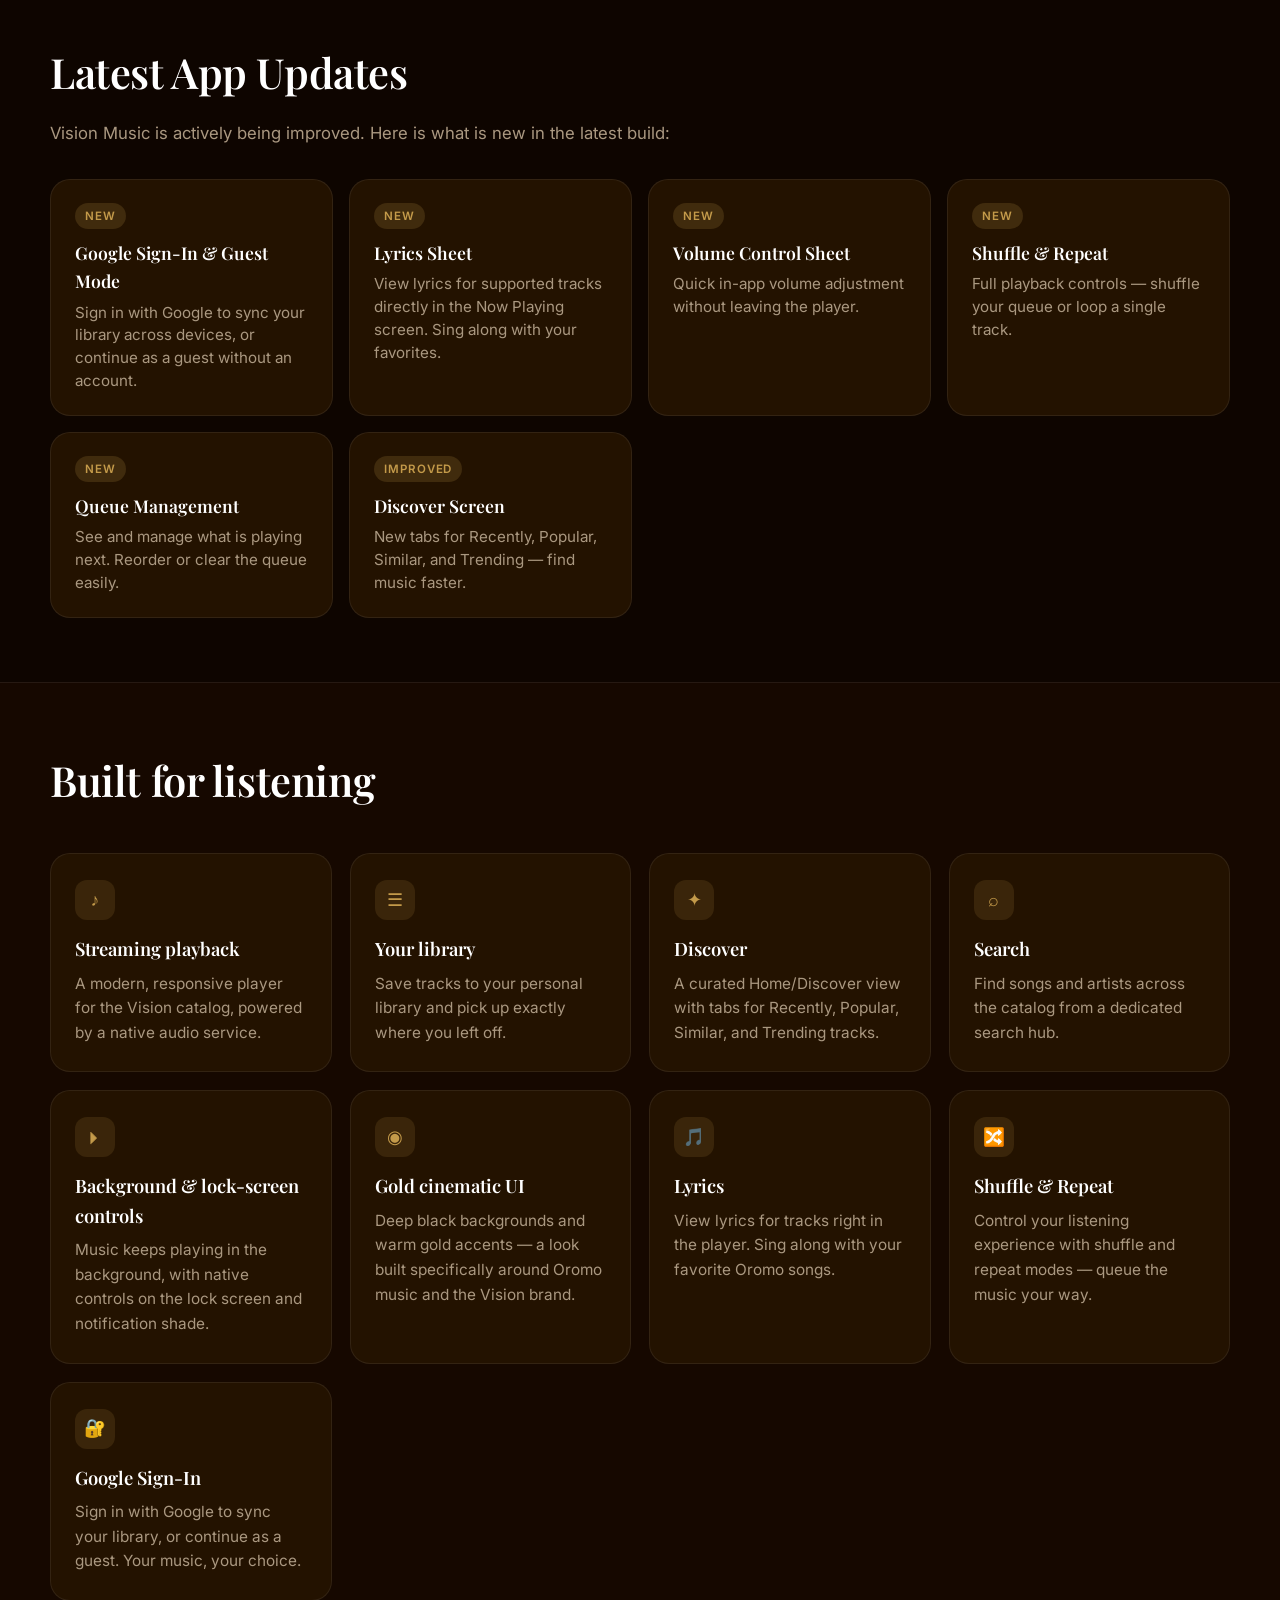
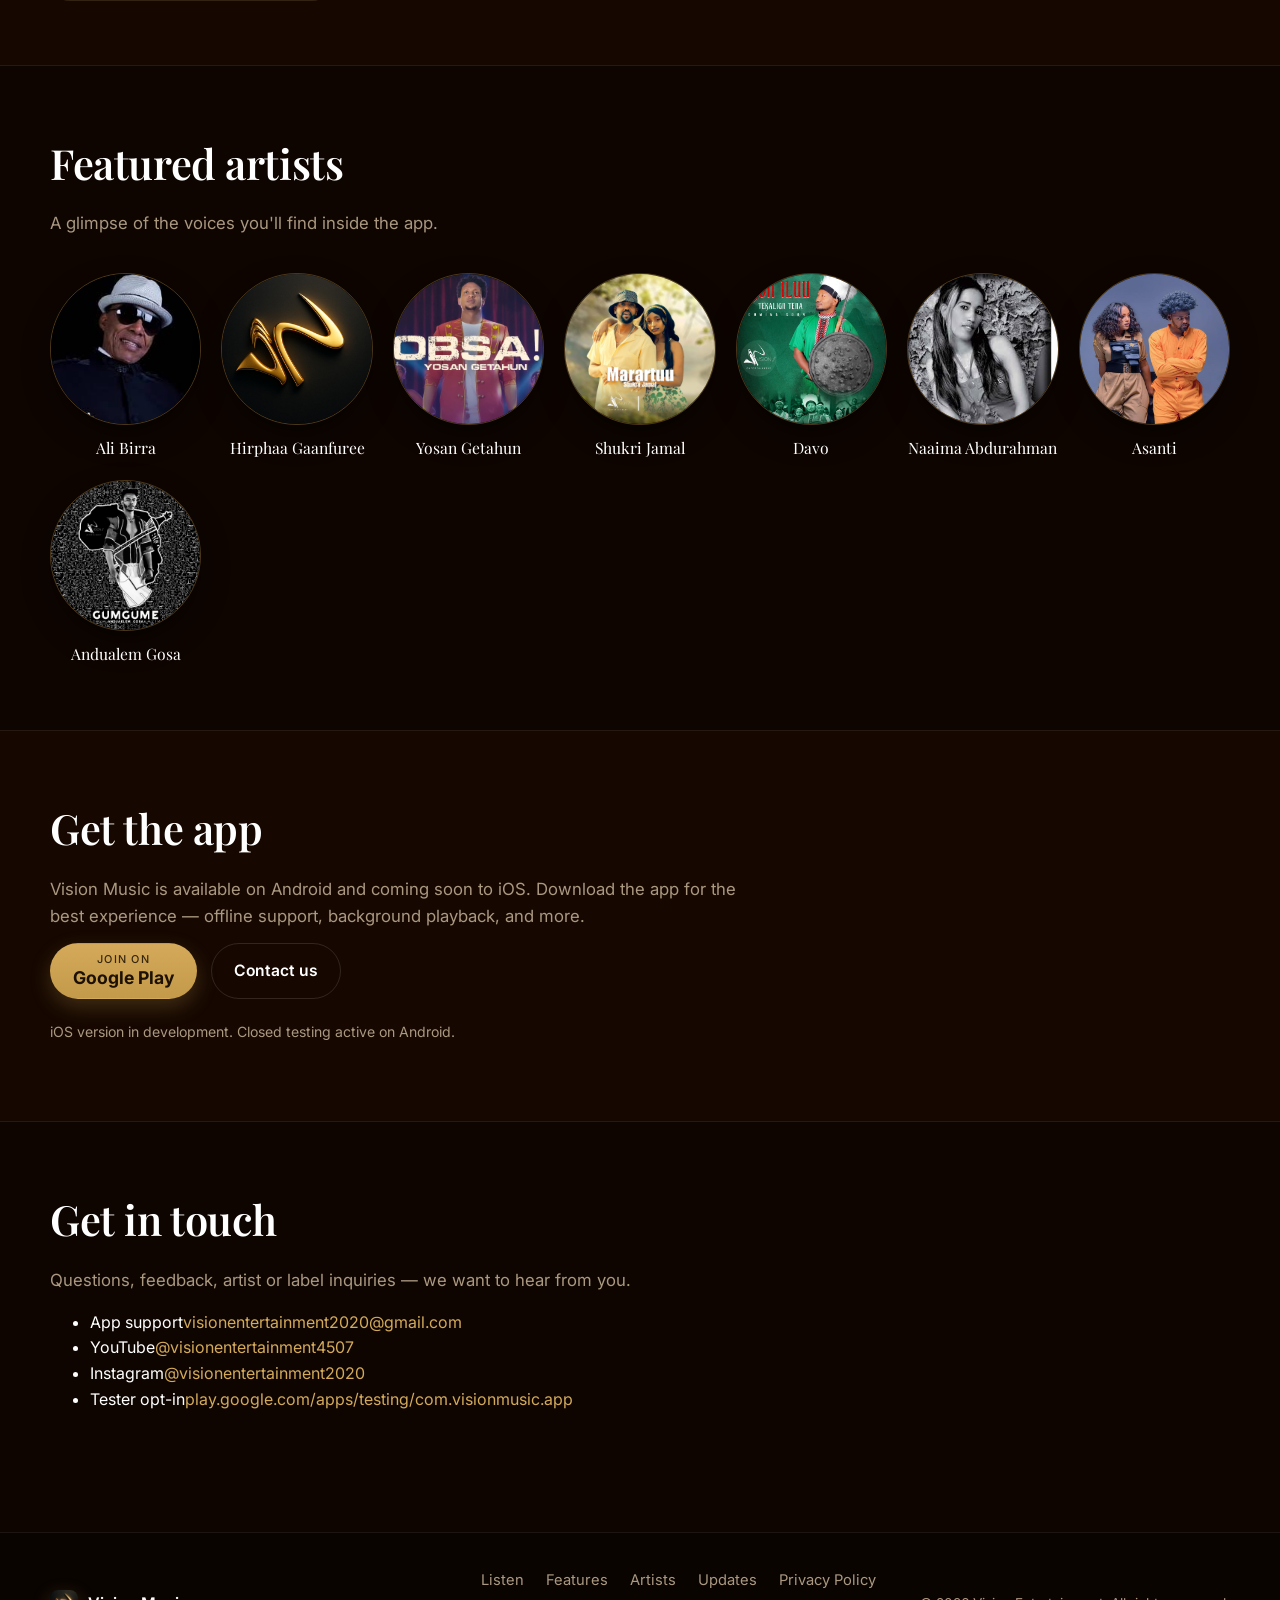
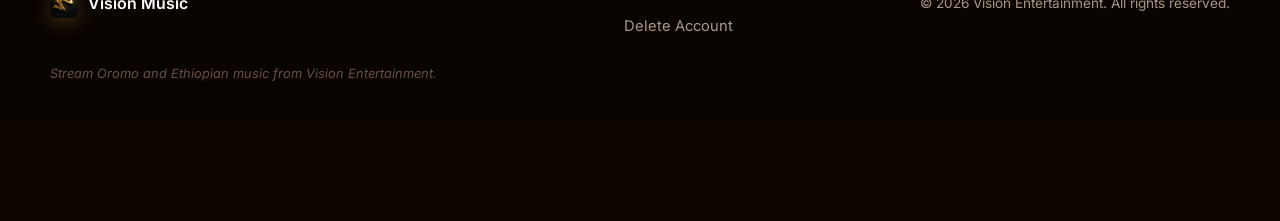
==== commit 3168bfe2: "Add Vision Music web player with real audio, covers, and full playback controls" ====
--- a/index.html
+++ b/index.html
@@ -3,8 +3,8 @@
 <head>
   <meta charset="utf-8" />
   <meta name="viewport" content="width=device-width, initial-scale=1" />
-  <title>Vision Music — Oromo music, beautifully played.</title>
-  <meta name="description" content="Vision Music is the official app from Vision Entertainment — stream Oromo and Ethiopian music from Ali Birra, Hirphaa Gaanfuree, Yosan Getahun, Shukri Jamal and more. Background playback, lyrics, and lock-screen controls." />
+  <title>Vision Music — Stream Oromo and Ethiopian music</title>
+  <meta name="description" content="Vision Music is the official streaming app from Vision Entertainment — stream Oromo and Ethiopian music from Ali Birra, Hirphaa Gaanfuree, Yosan Getahun, Shukri Jamal and more. Background playback, lyrics, and lock-screen controls." />
   <meta name="theme-color" content="#0E0500" />
 
   <meta property="og:title" content="Vision Music" />
@@ -15,7 +15,6 @@
   <link rel="icon" href="assets/img/icon-512.png" type="image/png" />
   <link rel="apple-touch-icon" href="assets/img/icon-512.png" />
 
-  <!-- Google Fonts: Inter (body) + Playfair Display (headings) -->
   <link rel="preconnect" href="https://fonts.googleapis.com" />
   <link rel="preconnect" href="https://fonts.gstatic.com" crossorigin />
   <link href="https://fonts.googleapis.com/css2?family=Inter:wght@400;500;600;700&family=Playfair+Display:wght@600;700&display=swap" rel="stylesheet" />
@@ -29,13 +28,23 @@
       <span class="brand-name">Vision<span class="brand-name-accent">Music</span></span>
     </a>
     <nav class="site-nav" aria-label="Primary">
-      <a href="#about">About</a>
+      <a href="#player">Listen</a>
       <a href="#features">Features</a>
       <a href="#artists">Artists</a>
-      <a href="#contact">Contact</a>
+      <a href="#updates">Updates</a>
       <a href="privacy.html">Privacy</a>
     </nav>
+    <button class="mobile-menu-btn" id="mobile-menu-btn" aria-label="Open menu">☰</button>
   </header>
+
+  <!-- Mobile Nav -->
+  <nav class="mobile-nav" id="mobile-nav" aria-label="Mobile">
+    <a href="#player">Listen</a>
+    <a href="#features">Features</a>
+    <a href="#artists">Artists</a>
+    <a href="#updates">Updates</a>
+    <a href="privacy.html">Privacy</a>
+  </nav>
 
   <main>
     <!-- HERO -->
@@ -43,7 +52,7 @@
       <div class="hero-glow" aria-hidden="true"></div>
       <div class="hero-inner">
         <div class="hero-copy">
-          <p class="eyebrow">From Vision Entertainment · Now on Android &amp; iOS</p>
+          <p class="eyebrow">From Vision Entertainment</p>
           <h1>Oromo music,<br /><span class="gold">beautifully played.</span></h1>
           <p class="hero-subline">Stream Oromo and Ethiopian music from Vision Entertainment.</p>
           <p class="lede">
@@ -52,17 +61,13 @@
             and enjoy a premium gold-and-dark player with lyrics, shuffle, repeat, and background playback.
           </p>
           <div class="cta-row">
-            <a class="btn btn-primary"
-               href="https://play.google.com/apps/testing/com.visionmusic.app"
-               target="_blank" rel="noopener"
-               aria-label="Join Android Closed Test">
-              <span class="btn-kicker">Join the test on</span>
-              <span class="btn-label">Google Play</span>
+            <a class="btn btn-primary" href="#player">
+              <span class="btn-kicker">Start</span>
+              <span class="btn-label">Listening</span>
             </a>
-            <a class="btn btn-ghost" href="#contact">Contact &amp; Support</a>
+            <a class="btn btn-ghost" href="#features">Explore Features</a>
           </div>
           <p class="hero-credibility">Built by Vision Entertainment — producing and championing Oromo music since 2019.</p>
-          <p class="hero-note">🔒 Closed testing is active on Android. iOS coming soon. Tap the button above to become a tester.</p>
         </div>
         <div class="hero-visual" aria-hidden="true">
           <div class="device">
@@ -72,19 +77,23 @@
       </div>
     </section>
 
-    <!-- TESTER BANNER -->
-    <section class="tester-banner">
-      <div class="tester-banner-inner">
-        <div class="tester-banner-text">
-          <strong>Vision Music is being actively improved.</strong>
-          New features just added: lyrics view, shuffle &amp; repeat, queue management, and Google Sign-In.
-          Help us launch on Google Play — become a tester in 2 minutes.
-        </div>
-        <a class="btn btn-primary btn-sm"
-           href="https://play.google.com/apps/testing/com.visionmusic.app"
-           target="_blank" rel="noopener">
-          Become a Tester →
-        </a>
+    <!-- WEB PLAYER -->
+    <section id="player" class="section section-alt player-section">
+      <div class="section-inner">
+        <h2 class="section-title">Listen Now</h2>
+        <p class="section-lead">Play Oromo music directly in your browser. Tap any track to start.</p>
+
+        <div class="player-tabs">
+          <button class="tab-btn active" data-tab="All">All</button>
+          <button class="tab-btn" data-tab="Recently">Recently</button>
+          <button class="tab-btn" data-tab="Popular">Popular</button>
+          <button class="tab-btn" data-tab="Similar">Similar</button>
+          <button class="tab-btn" data-tab="Trending">Trending</button>
+        </div>
+
+        <div class="tracks-grid" id="tracks-grid">
+          <!-- Tracks rendered by JS -->
+        </div>
       </div>
     </section>
 
@@ -130,25 +139,6 @@
       </div>
     </section>
 
-    <!-- ABOUT -->
-    <section id="about" class="section">
-      <div class="section-inner about">
-        <h2 class="section-title">About Vision Music</h2>
-        <p class="section-lead">
-          Vision Entertainment is an Addis Ababa–based media company dedicated
-          to Oromo and Ethiopian music — from seasoned legends to the new generation.
-          Vision Music is our streaming app: a modern, purpose-built home for
-          that catalog.
-        </p>
-        <p class="section-body">
-          One app. One sound. Songs you grew up with and songs that will
-          soundtrack where we go next — presented in a player designed for
-          how people actually listen today. With lyrics, queue management, and
-          smart discovery tabs, Vision Music keeps getting better.
-        </p>
-      </div>
-    </section>
-
     <!-- FEATURES -->
     <section id="features" class="section section-alt">
       <div class="section-inner">
@@ -208,88 +198,68 @@
       <div class="section-inner">
         <h2 class="section-title">Featured artists</h2>
         <p class="section-lead">
-          A glimpse of the voices you'll find inside the app at launch.
+          A glimpse of the voices you'll find inside the app.
         </p>
         <div class="artists">
           <figure class="artist">
-            <img src="assets/img/artists/ali-birra.jpg" alt="Ali Birra" />
+            <img src="assets/covers/ali-birra.jpg" alt="Ali Birra" />
             <figcaption>Ali Birra</figcaption>
           </figure>
           <figure class="artist">
-            <img src="assets/img/artists/hirphaa-gaanfuree.jpg" alt="Hirphaa Gaanfuree" />
+            <img src="assets/covers/default.png" alt="Hirphaa Gaanfuree" />
             <figcaption>Hirphaa Gaanfuree</figcaption>
           </figure>
           <figure class="artist">
-            <img src="assets/img/artists/yosan-getahun.jpg" alt="Yosan Getahun" />
+            <img src="assets/covers/yosan-getahun.jpg" alt="Yosan Getahun" />
             <figcaption>Yosan Getahun</figcaption>
           </figure>
           <figure class="artist">
-            <img src="assets/img/artists/shukri-jamal.jpg" alt="Shukri Jamal" />
+            <img src="assets/covers/shukri-jamal.jpg" alt="Shukri Jamal" />
             <figcaption>Shukri Jamal</figcaption>
           </figure>
           <figure class="artist">
-            <img src="assets/img/artists/davo.jpg" alt="Davo" />
+            <img src="assets/covers/davo.jpg" alt="Davo" />
             <figcaption>Davo</figcaption>
           </figure>
           <figure class="artist">
-            <img src="assets/img/artists/naaima-abdurahman.jpg" alt="Naaima Abdurahman" />
+            <img src="assets/covers/naaima-abdurahman.jpg" alt="Naaima Abdurahman" />
             <figcaption>Naaima Abdurahman</figcaption>
           </figure>
           <figure class="artist">
-            <img src="assets/img/artists/asanti.jpg" alt="Asanti" />
+            <img src="assets/covers/asanti.jpg" alt="Asanti" />
             <figcaption>Asanti</figcaption>
           </figure>
-        </div>
-      </div>
-    </section>
-
-    <!-- SCREENS -->
-    <section id="screens" class="section section-alt">
-      <div class="section-inner">
-        <h2 class="section-title">Inside the app</h2>
-        <p class="section-lead">Real screenshots from Vision Music on Android.</p>
-        <div class="shots">
-          <figure class="shot">
-            <img src="assets/img/screen-home.png" alt="Vision Music home screen" />
-            <figcaption>Home</figcaption>
-          </figure>
-          <figure class="shot">
-            <img src="assets/img/screen-library.png" alt="Vision Music library screen" />
-            <figcaption>Library</figcaption>
-          </figure>
-          <figure class="shot">
-            <img src="assets/img/screen-discover.png" alt="Vision Music discover screen" />
-            <figcaption>Discover</figcaption>
+          <figure class="artist">
+            <img src="assets/covers/andualem-gosa.jpg" alt="Andualem Gosa" />
+            <figcaption>Andualem Gosa</figcaption>
           </figure>
         </div>
       </div>
     </section>
 
     <!-- JOIN TEST -->
-    <section id="download" class="section">
+    <section id="download" class="section section-alt">
       <div class="section-inner download">
-        <h2 class="section-title">Join the closed test</h2>
+        <h2 class="section-title">Get the app</h2>
         <p class="section-lead">
-          Vision Music is in closed testing on Google Play. Open the link below
-          with your Gmail account, tap <strong>Become a tester</strong>, install the app,
-          and play at least 2 songs. That's it — you'll be helping us unlock
-          the public launch.
+          Vision Music is available on Android and coming soon to iOS.
+          Download the app for the best experience — offline support, background playback, and more.
         </p>
         <div class="cta-row">
           <a class="btn btn-primary"
              href="https://play.google.com/apps/testing/com.visionmusic.app"
              target="_blank" rel="noopener">
-            <span class="btn-kicker">Tap to join on</span>
+            <span class="btn-kicker">Join on</span>
             <span class="btn-label">Google Play</span>
           </a>
           <a class="btn btn-ghost" href="#contact">Contact us</a>
         </div>
-        <p class="hero-note" style="margin-top:22px;">iOS version in development. After opting in, send us a screenshot of "You are a tester" or the installed app.</p>
+        <p class="hero-note" style="margin-top:22px;">iOS version in development. Closed testing active on Android.</p>
       </div>
     </section>
 
     <!-- CONTACT -->
-    <section id="contact" class="section section-alt">
+    <section id="contact" class="section">
       <div class="section-inner contact">
         <h2 class="section-title">Get in touch</h2>
         <p class="section-lead">
@@ -312,11 +282,10 @@
         <span>Vision Music</span>
       </div>
       <nav class="footer-nav" aria-label="Footer">
-        <a href="#about">About</a>
+        <a href="#player">Listen</a>
         <a href="#features">Features</a>
         <a href="#artists">Artists</a>
-        <a href="#screens">Screens</a>
-        <a href="#contact">Contact</a>
+        <a href="#updates">Updates</a>
         <a href="privacy.html">Privacy Policy</a>
         <a href="delete-account.html">Delete Account</a>
       </nav>
@@ -325,8 +294,62 @@
     </div>
   </footer>
 
+  <!-- BOTTOM PLAYER BAR -->
+  <div class="player-bar" id="player-bar">
+    <div class="player-track">
+      <img class="player-cover" id="player-cover" src="assets/img/icon-512.png" alt="" />
+      <div class="player-meta">
+        <p class="player-title" id="player-title">Select a track</p>
+        <p class="player-artist" id="player-artist">Vision Music</p>
+      </div>
+    </div>
+
+    <div class="player-controls">
+      <div class="control-buttons">
+        <button class="control-btn" id="shuffle-btn" title="Shuffle">⇄</button>
+        <button class="control-btn" id="prev-btn" title="Previous">
+          <svg width="20" height="20" viewBox="0 0 24 24" fill="currentColor"><path d="M6 6h2v12H6zm3.5 6l8.5 6V6z"/></svg>
+        </button>
+        <button class="control-btn play" id="play-btn" title="Play/Pause">
+          <svg width="22" height="22" viewBox="0 0 24 24" fill="currentColor"><path d="M8 5v14l11-7z"/></svg>
+        </button>
+        <button class="control-btn" id="next-btn" title="Next">
+          <svg width="20" height="20" viewBox="0 0 24 24" fill="currentColor"><path d="M6 18l8.5-6L6 6v12zM16 6v12h2V6h-2z"/></svg>
+        </button>
+        <button class="control-btn" id="repeat-btn" title="Repeat"><span>↻</span></button>
+      </div>
+      <div class="progress-wrap">
+        <span class="time" id="current-time">0:00</span>
+        <div class="progress-container" id="progress-container">
+          <div class="progress-bar" id="progress-bar"></div>
+        </div>
+        <span class="time" id="duration">0:00</span>
+      </div>
+    </div>
+
+    <div class="player-extras">
+      <button class="control-btn" id="queue-btn" title="Queue">
+        <svg width="20" height="20" viewBox="0 0 24 24" fill="currentColor"><path d="M3 18h18v-2H3v2zm0-5h18v-2H3v2zm0-7v2h18V6H3z"/></svg>
+      </button>
+      <div class="volume-wrap">
+        <svg width="18" height="18" viewBox="0 0 24 24" fill="currentColor" style="color:var(--text-soft)"><path d="M3 9v6h4l5 5V4L7 9H3zm13.5 3c0-1.77-1.02-3.29-2.5-4.03v8.05c1.48-.73 2.5-2.25 2.5-4.02zM14 3.23v2.06c2.89.86 5 3.54 5 6.71s-2.11 5.85-5 6.71v2.06c4.01-.91 7-4.49 7-8.77s-2.99-7.86-7-8.77z"/></svg>
+        <input type="range" class="volume-slider" id="volume-slider" min="0" max="1" step="0.01" value="0.8" />
+      </div>
+    </div>
+  </div>
+
+  <!-- QUEUE PANEL -->
+  <div class="queue-panel" id="queue-panel">
+    <div class="queue-header">
+      <h3>Queue</h3>
+      <button class="close-queue" id="close-queue">✕</button>
+    </div>
+    <div class="queue-list" id="queue-list"></div>
+  </div>
+
   <script>
     document.getElementById('year').textContent = new Date().getFullYear();
   </script>
+  <script src="js/player.js"></script>
 </body>
 </html>
--- a/assets/styles.css
+++ b/assets/styles.css
@@ -1,4 +1,4 @@
-/* Vision Music — marketing site
+/* Vision Music — Web Player Styles
    Palette mirrors lib/vision_theme.dart:
      kVisionGold       #C39A4A   primary amber gold
      kVisionGoldLight  #D4AA5A   highlighted gold
@@ -22,6 +22,7 @@
   --bg-alt: #160800;
   --surface: #1A0A00;
   --card: #231200;
+  --card-hover: #2a1600;
 
   --text: #FFFFFF;
   --text-soft: #AA9880;
@@ -53,6 +54,7 @@
   -webkit-font-smoothing: antialiased;
   -moz-osx-font-smoothing: grayscale;
   overflow-x: hidden;
+  padding-bottom: 100px;
 }
 
 a { color: var(--gold-light); text-decoration: none; }
@@ -69,7 +71,7 @@
   align-items: center;
   justify-content: space-between;
   padding: 14px 28px;
-  background: rgba(14, 5, 0, 0.82);
+  background: rgba(14, 5, 0, 0.92);
   backdrop-filter: saturate(160%) blur(12px);
   -webkit-backdrop-filter: saturate(160%) blur(12px);
   border-bottom: 1px solid var(--line);
@@ -99,10 +101,19 @@
 .site-nav a:hover,
 .site-nav a[aria-current="page"] { color: var(--text); }
 
+.mobile-menu-btn {
+  display: none;
+  background: none;
+  border: none;
+  color: var(--text);
+  font-size: 1.4rem;
+  cursor: pointer;
+}
+
 /* ───── Hero ───── */
 .hero {
   position: relative;
-  padding: 72px 28px 100px;
+  padding: 72px 28px 80px;
   overflow: hidden;
   background:
     radial-gradient(900px 520px at 85% -10%, rgba(195, 154, 74, 0.18), transparent 60%),
@@ -194,6 +205,7 @@
   transition: transform 0.15s ease, background 0.2s ease,
               border-color 0.2s ease, color 0.2s ease, filter 0.2s ease;
   border: 1px solid transparent;
+  cursor: pointer;
 }
 .btn:hover { transform: translateY(-1px); }
 
@@ -252,7 +264,7 @@
 
 /* ───── Sections ───── */
 .section {
-  padding: 88px 28px;
+  padding: 64px 28px;
   background: var(--bg);
 }
 .section-alt {
@@ -266,11 +278,376 @@
   font-family: var(--font-display);
   font-weight: 600;
   font-size: clamp(1.9rem, 3.6vw, 2.6rem);
-  margin: 0 0 18px;
+  margin: 0 0 14px;
   letter-spacing: -0.01em;
 }
-.section-lead { color: var(--text); font-size: 1.08rem; max-width: 720px; margin: 0 0 14px; }
+.section-lead { color: var(--text-soft); font-size: 1.05rem; max-width: 720px; margin: 0 0 14px; }
 .section-body { color: var(--text-soft); max-width: 720px; margin: 0; }
+
+/* ───── Web Player Section ───── */
+.player-section {
+  padding: 40px 28px 24px;
+}
+.player-tabs {
+  display: flex;
+  gap: 8px;
+  flex-wrap: wrap;
+  margin-bottom: 24px;
+}
+.tab-btn {
+  padding: 8px 18px;
+  border-radius: 999px;
+  border: 1px solid var(--line);
+  background: transparent;
+  color: var(--text-soft);
+  font-size: 0.9rem;
+  cursor: pointer;
+  transition: all 0.2s ease;
+}
+.tab-btn:hover { border-color: var(--gold-dim); color: var(--text); }
+.tab-btn.active {
+  background: rgba(195, 154, 74, 0.15);
+  border-color: var(--gold);
+  color: var(--gold);
+}
+
+.tracks-grid {
+  display: grid;
+  grid-template-columns: repeat(auto-fill, minmax(160px, 1fr));
+  gap: 20px;
+}
+.track-card {
+  background: var(--card);
+  border: 1px solid var(--line);
+  border-radius: var(--radius-m);
+  padding: 12px;
+  cursor: pointer;
+  transition: transform 0.2s ease, border-color 0.2s ease, background 0.2s ease;
+}
+.track-card:hover {
+  transform: translateY(-3px);
+  border-color: rgba(195, 154, 74, 0.4);
+  background: var(--card-hover);
+}
+.track-cover-wrap {
+  position: relative;
+  border-radius: var(--radius-s);
+  overflow: hidden;
+  margin-bottom: 12px;
+}
+.track-cover {
+  width: 100%;
+  aspect-ratio: 1;
+  object-fit: cover;
+  border-radius: var(--radius-s);
+}
+.track-play-btn {
+  position: absolute;
+  bottom: 8px;
+  right: 8px;
+  width: 44px;
+  height: 44px;
+  border-radius: 50%;
+  background: var(--gold);
+  color: #1c1000;
+  border: none;
+  display: flex;
+  align-items: center;
+  justify-content: center;
+  cursor: pointer;
+  opacity: 0;
+  transform: translateY(6px);
+  transition: opacity 0.2s ease, transform 0.2s ease;
+  box-shadow: 0 4px 12px rgba(0,0,0,0.4);
+}
+.track-card:hover .track-play-btn {
+  opacity: 1;
+  transform: translateY(0);
+}
+.track-title {
+  font-size: 0.95rem;
+  font-weight: 600;
+  margin: 0 0 4px;
+  white-space: nowrap;
+  overflow: hidden;
+  text-overflow: ellipsis;
+}
+.track-artist {
+  font-size: 0.85rem;
+  color: var(--text-soft);
+  margin: 0;
+  white-space: nowrap;
+  overflow: hidden;
+  text-overflow: ellipsis;
+}
+
+/* ───── Bottom Player Bar ───── */
+.player-bar {
+  position: fixed;
+  bottom: 0;
+  left: 0;
+  right: 0;
+  z-index: 50;
+  background: rgba(14, 5, 0, 0.96);
+  backdrop-filter: saturate(160%) blur(16px);
+  -webkit-backdrop-filter: saturate(160%) blur(16px);
+  border-top: 1px solid var(--line);
+  padding: 10px 24px;
+  display: grid;
+  grid-template-columns: 1fr 1.5fr 1fr;
+  gap: 20px;
+  align-items: center;
+}
+.player-track {
+  display: flex;
+  align-items: center;
+  gap: 12px;
+  min-width: 0;
+}
+.player-cover {
+  width: 52px;
+  height: 52px;
+  border-radius: 8px;
+  object-fit: cover;
+  border: 1px solid var(--line);
+}
+.player-meta {
+  min-width: 0;
+}
+.player-title {
+  font-size: 0.95rem;
+  font-weight: 600;
+  margin: 0;
+  white-space: nowrap;
+  overflow: hidden;
+  text-overflow: ellipsis;
+}
+.player-artist {
+  font-size: 0.82rem;
+  color: var(--text-soft);
+  margin: 2px 0 0;
+  white-space: nowrap;
+  overflow: hidden;
+  text-overflow: ellipsis;
+}
+
+.player-controls {
+  display: flex;
+  flex-direction: column;
+  align-items: center;
+  gap: 6px;
+}
+.control-buttons {
+  display: flex;
+  align-items: center;
+  gap: 14px;
+}
+.control-btn {
+  background: none;
+  border: none;
+  color: var(--text-soft);
+  cursor: pointer;
+  padding: 6px;
+  border-radius: 50%;
+  display: flex;
+  align-items: center;
+  justify-content: center;
+  transition: color 0.2s ease, background 0.2s ease;
+}
+.control-btn:hover { color: var(--text); background: rgba(255,255,255,0.06); }
+.control-btn.active { color: var(--gold); }
+.control-btn.play {
+  width: 42px;
+  height: 42px;
+  background: var(--text);
+  color: var(--bg);
+}
+.control-btn.play:hover { background: var(--gold); color: #1c1000; }
+
+.progress-wrap {
+  display: flex;
+  align-items: center;
+  gap: 10px;
+  width: 100%;
+  max-width: 480px;
+}
+.time {
+  font-size: 0.72rem;
+  color: var(--text-dim);
+  min-width: 36px;
+  text-align: center;
+  font-variant-numeric: tabular-nums;
+}
+.progress-container {
+  flex: 1;
+  height: 4px;
+  background: rgba(255,255,255,0.1);
+  border-radius: 2px;
+  cursor: pointer;
+  position: relative;
+}
+.progress-bar {
+  height: 100%;
+  background: var(--gold);
+  border-radius: 2px;
+  width: 0%;
+  transition: width 0.1s linear;
+}
+
+.player-extras {
+  display: flex;
+  align-items: center;
+  justify-content: flex-end;
+  gap: 12px;
+}
+.volume-wrap {
+  display: flex;
+  align-items: center;
+  gap: 8px;
+}
+.volume-slider {
+  width: 100px;
+  height: 4px;
+  -webkit-appearance: none;
+  appearance: none;
+  background: rgba(255,255,255,0.1);
+  border-radius: 2px;
+  cursor: pointer;
+}
+.volume-slider::-webkit-slider-thumb {
+  -webkit-appearance: none;
+  width: 12px;
+  height: 12px;
+  border-radius: 50%;
+  background: var(--gold);
+  cursor: pointer;
+}
+.volume-slider::-moz-range-thumb {
+  width: 12px;
+  height: 12px;
+  border-radius: 50%;
+  background: var(--gold);
+  cursor: pointer;
+  border: none;
+}
+
+/* ───── Queue Panel ───── */
+.queue-panel {
+  position: fixed;
+  top: 0;
+  right: 0;
+  bottom: 0;
+  width: 340px;
+  max-width: 90vw;
+  background: rgba(14, 5, 0, 0.98);
+  backdrop-filter: blur(20px);
+  border-left: 1px solid var(--line);
+  z-index: 60;
+  transform: translateX(100%);
+  transition: transform 0.3s ease;
+  display: flex;
+  flex-direction: column;
+}
+.queue-panel.open { transform: translateX(0); }
+.queue-header {
+  padding: 20px 24px;
+  border-bottom: 1px solid var(--line);
+  display: flex;
+  align-items: center;
+  justify-content: space-between;
+}
+.queue-header h3 { margin: 0; font-family: var(--font-display); font-size: 1.2rem; }
+.close-queue {
+  background: none;
+  border: none;
+  color: var(--text-soft);
+  font-size: 1.4rem;
+  cursor: pointer;
+}
+.queue-list {
+  flex: 1;
+  overflow-y: auto;
+  padding: 12px;
+}
+.queue-item {
+  display: flex;
+  align-items: center;
+  gap: 12px;
+  padding: 10px 12px;
+  border-radius: 10px;
+  cursor: pointer;
+  transition: background 0.15s ease;
+}
+.queue-item:hover { background: rgba(255,255,255,0.04); }
+.queue-item.active { background: rgba(195, 154, 74, 0.12); }
+.queue-thumb {
+  width: 40px;
+  height: 40px;
+  border-radius: 6px;
+  object-fit: cover;
+}
+.queue-info { flex: 1; min-width: 0; }
+.queue-title {
+  font-size: 0.9rem;
+  font-weight: 500;
+  margin: 0;
+  white-space: nowrap;
+  overflow: hidden;
+  text-overflow: ellipsis;
+}
+.queue-artist {
+  font-size: 0.8rem;
+  color: var(--text-soft);
+  margin: 2px 0 0;
+}
+.queue-playing {
+  color: var(--gold);
+  font-size: 0.8rem;
+}
+
+/* ───── Updates List ───── */
+.updates-list {
+  margin-top: 32px;
+  display: grid;
+  gap: 16px;
+  grid-template-columns: repeat(auto-fit, minmax(280px, 1fr));
+}
+.update-item {
+  background: var(--card);
+  border: 1px solid var(--line);
+  border-radius: var(--radius-l);
+  padding: 22px 24px;
+  transition: border-color 0.2s ease, transform 0.2s ease;
+}
+.update-item:hover {
+  border-color: rgba(195, 154, 74, 0.45);
+  transform: translateY(-2px);
+}
+.update-badge {
+  display: inline-block;
+  padding: 4px 10px;
+  border-radius: 999px;
+  font-size: 0.72rem;
+  font-weight: 600;
+  text-transform: uppercase;
+  letter-spacing: 0.08em;
+  background: rgba(195, 154, 74, 0.18);
+  color: var(--gold);
+  margin-bottom: 10px;
+}
+.update-item h4 {
+  font-family: var(--font-display);
+  font-weight: 600;
+  font-size: 1.1rem;
+  margin: 0 0 6px;
+  color: var(--text);
+}
+.update-item p {
+  color: var(--text-soft);
+  margin: 0;
+  font-size: 0.95rem;
+  line-height: 1.5;
+}
 
 /* ───── Features ───── */
 .features {
@@ -289,7 +666,7 @@
 .feature:hover {
   border-color: rgba(195, 154, 74, 0.45);
   transform: translateY(-2px);
-  background: #2a1600;
+  background: var(--card-hover);
 }
 .feature-icon {
   display: inline-flex;
@@ -310,71 +687,38 @@
 }
 .feature p { color: var(--text-soft); margin: 0; font-size: 0.96rem; }
 
-/* ───── Screenshots ───── */
-.shots {
+/* ───── Artists grid ───── */
+.artists {
   margin-top: 36px;
   display: grid;
-  grid-template-columns: repeat(auto-fit, minmax(220px, 1fr));
-  gap: 24px;
-}
-.shot {
+  grid-template-columns: repeat(auto-fit, minmax(150px, 1fr));
+  gap: 20px;
+}
+.artist {
   margin: 0;
-  background: var(--card);
-  border: 1px solid var(--line);
-  border-radius: var(--radius-xl);
-  padding: 14px 14px 10px;
   text-align: center;
-  transition: transform 0.2s ease, border-color 0.2s ease;
-}
-.shot:hover {
-  transform: translateY(-3px);
-  border-color: rgba(195, 154, 74, 0.45);
-}
-.shot img {
+  transition: transform 0.2s ease;
+}
+.artist:hover { transform: translateY(-3px); }
+.artist img {
   width: 100%;
-  border-radius: 18px;
-  aspect-ratio: 9 / 16;
+  aspect-ratio: 1 / 1;
   object-fit: cover;
-  box-shadow: 0 16px 40px rgba(0, 0, 0, 0.5);
-}
-.shot figcaption {
+  border-radius: 50%;
+  border: 1px solid rgba(195, 154, 74, 0.35);
+  box-shadow: 0 12px 28px rgba(0, 0, 0, 0.45);
+  transition: border-color 0.2s ease, box-shadow 0.2s ease;
+}
+.artist:hover img {
+  border-color: var(--gold-light);
+  box-shadow: 0 14px 32px rgba(195, 154, 74, 0.25);
+}
+.artist figcaption {
   margin-top: 10px;
-  font-size: 0.88rem;
-  color: var(--text-soft);
-  letter-spacing: 0.08em;
-  text-transform: uppercase;
-}
-
-/* ───── Download block ───── */
-.download { text-align: center; }
-.download .cta-row { justify-content: center; margin-top: 24px; }
-
-/* ───── Contact ───── */
-.contact-list {
-  list-style: none;
-  margin: 24px 0 0;
-  padding: 0;
-  display: grid;
-  gap: 12px;
-  max-width: 560px;
-}
-.contact-list li {
-  display: flex;
-  justify-content: space-between;
-  align-items: center;
-  padding: 14px 18px;
-  border: 1px solid var(--line);
-  border-radius: 12px;
-  background: var(--card);
-  gap: 12px;
-}
-.contact-label {
-  color: var(--text-soft);
-  text-transform: uppercase;
-  letter-spacing: 0.14em;
-  font-size: 0.74rem;
-}
-.muted { color: var(--text-soft); }
+  font-family: var(--font-display);
+  font-size: 0.98rem;
+  color: var(--text);
+}
 
 /* ───── Footer ───── */
 .site-footer {
@@ -409,7 +753,6 @@
 .footer-nav a:hover { color: var(--text); }
 .footer-copy { color: var(--text-soft); font-size: 0.85rem; margin: 0; text-align: right; }
 .footer-tagline { color: var(--text-dim); font-size: 0.8rem; margin: 8px 0 0; text-align: right; font-style: italic; }
-@media (max-width: 720px) { .footer-tagline { text-align: center; } }
 
 /* ───── Legal page ───── */
 .legal-main { padding: 60px 28px 40px; }
@@ -453,134 +796,58 @@
   color: var(--gold-light);
 }
 
-/* ───── Artists grid ───── */
-.artists {
-  margin-top: 36px;
-  display: grid;
-  grid-template-columns: repeat(auto-fit, minmax(150px, 1fr));
-  gap: 20px;
-}
-.artist {
-  margin: 0;
-  text-align: center;
-  transition: transform 0.2s ease;
-}
-.artist:hover { transform: translateY(-3px); }
-.artist img {
-  width: 100%;
-  aspect-ratio: 1 / 1;
-  object-fit: cover;
-  border-radius: 50%;
-  border: 1px solid rgba(195, 154, 74, 0.35);
-  box-shadow: 0 12px 28px rgba(0, 0, 0, 0.45);
-  transition: border-color 0.2s ease, box-shadow 0.2s ease;
-}
-.artist:hover img {
-  border-color: var(--gold-light);
-  box-shadow: 0 14px 32px rgba(195, 154, 74, 0.25);
-}
-.artist figcaption {
-  margin-top: 10px;
-  font-family: var(--font-display);
-  font-size: 0.98rem;
-  color: var(--text);
+/* ───── Toast ───── */
+.toast {
+  position: fixed;
+  bottom: 100px;
+  left: 50%;
+  transform: translateX(-50%);
+  background: var(--card);
+  color: var(--text);
+  padding: 12px 24px;
+  border-radius: 999px;
+  border: 1px solid var(--line);
+  font-size: 0.9rem;
+  z-index: 70;
+  animation: toastIn 0.3s ease;
+}
+@keyframes toastIn {
+  from { opacity: 0; transform: translateX(-50%) translateY(10px); }
+  to { opacity: 1; transform: translateX(-50%) translateY(0); }
 }
 
 /* ───── Responsive ───── */
 @media (max-width: 900px) {
   .hero-inner { grid-template-columns: 1fr; gap: 40px; text-align: left; }
   .device { transform: none; margin: 0 auto; }
-}
+  .player-bar { grid-template-columns: 1fr 1.2fr 0.8fr; }
+  .volume-wrap { display: none; }
+}
+
 @media (max-width: 720px) {
   .site-header { padding: 12px 16px; }
-  .site-nav { gap: 14px; font-size: 0.9rem; }
-  .hero { padding: 56px 18px 72px; }
-  .section { padding: 64px 18px; }
-  .legal-main { padding: 40px 16px; }
-  .legal-article { padding: 28px 20px; }
-  .footer-inner { grid-template-columns: 1fr; text-align: center; }
+  .site-nav { display: none; }
+  .mobile-menu-btn { display: block; }
+  .hero { padding: 48px 18px 64px; }
+  .section { padding: 48px 18px; }
+  .tracks-grid { grid-template-columns: repeat(auto-fill, minmax(140px, 1fr)); gap: 14px; }
+  .player-bar {
+    grid-template-columns: 1fr auto;
+    padding: 8px 14px;
+    gap: 10px;
+  }
+  .player-extras { display: none; }
+  .player-controls { order: 2; }
+  .progress-wrap { max-width: 100%; }
+  .footer-inner { grid-template-columns: 1fr; text-align: center; gap: 14px; }
   .footer-copy { text-align: center; }
-  .contact-list li { flex-direction: column; align-items: flex-start; gap: 4px; }
-}
+  .footer-tagline { text-align: center; }
+  .queue-panel { width: 100%; max-width: 100%; }
+}
+
 @media (max-width: 480px) {
-  .site-nav a:nth-child(3),
-  .site-nav a:nth-child(4),
-  .site-nav a:nth-child(5) { display: none; }
-}
-
-/* ───── Updates List ───── */
-.updates-list {
-  margin-top: 32px;
-  display: grid;
-  gap: 16px;
-  grid-template-columns: repeat(auto-fit, minmax(280px, 1fr));
-}
-.update-item {
-  background: var(--card);
-  border: 1px solid var(--line);
-  border-radius: var(--radius-l);
-  padding: 22px 24px;
-  transition: border-color 0.2s ease, transform 0.2s ease;
-}
-.update-item:hover {
-  border-color: rgba(195, 154, 74, 0.45);
-  transform: translateY(-2px);
-}
-.update-badge {
-  display: inline-block;
-  padding: 4px 10px;
-  border-radius: 999px;
-  font-size: 0.72rem;
-  font-weight: 600;
-  text-transform: uppercase;
-  letter-spacing: 0.08em;
-  background: rgba(195, 154, 74, 0.18);
-  color: var(--gold);
-  margin-bottom: 10px;
-}
-.update-item h4 {
-  font-family: var(--font-display);
-  font-weight: 600;
-  font-size: 1.1rem;
-  margin: 0 0 6px;
-  color: var(--text);
-}
-.update-item p {
-  color: var(--text-soft);
-  margin: 0;
-  font-size: 0.95rem;
-  line-height: 1.5;
-}
-
-/* ───── Tester Banner ───── */
-.tester-banner {
-  background: linear-gradient(90deg, #1a0800, #231000, #1a0800);
-  border-top: 1px solid rgba(195, 154, 74, 0.35);
-  border-bottom: 1px solid rgba(195, 154, 74, 0.35);
-  padding: 18px 28px;
-}
-.tester-banner-inner {
-  max-width: var(--max-w);
-  margin: 0 auto;
-  display: flex;
-  align-items: center;
-  justify-content: space-between;
-  gap: 20px;
-  flex-wrap: wrap;
-}
-.tester-banner-text {
-  color: var(--text-soft);
-  font-size: 0.97rem;
-  line-height: 1.5;
-}
-.tester-banner-text strong {
-  color: var(--gold-light);
-}
-.btn-sm {
-  padding: 10px 20px;
-  font-size: 0.9rem;
-  white-space: nowrap;
-}
-@media (max-width: 600px) {
-  .tester-banner-inner { flex-direction: column; align-items: flex-start; }
-}
+  .track-card { padding: 8px; }
+  .track-play-btn { opacity: 1; transform: none; width: 36px; height: 36px; }
+  .control-buttons { gap: 10px; }
+  .control-btn.play { width: 38px; height: 38px; }
+}
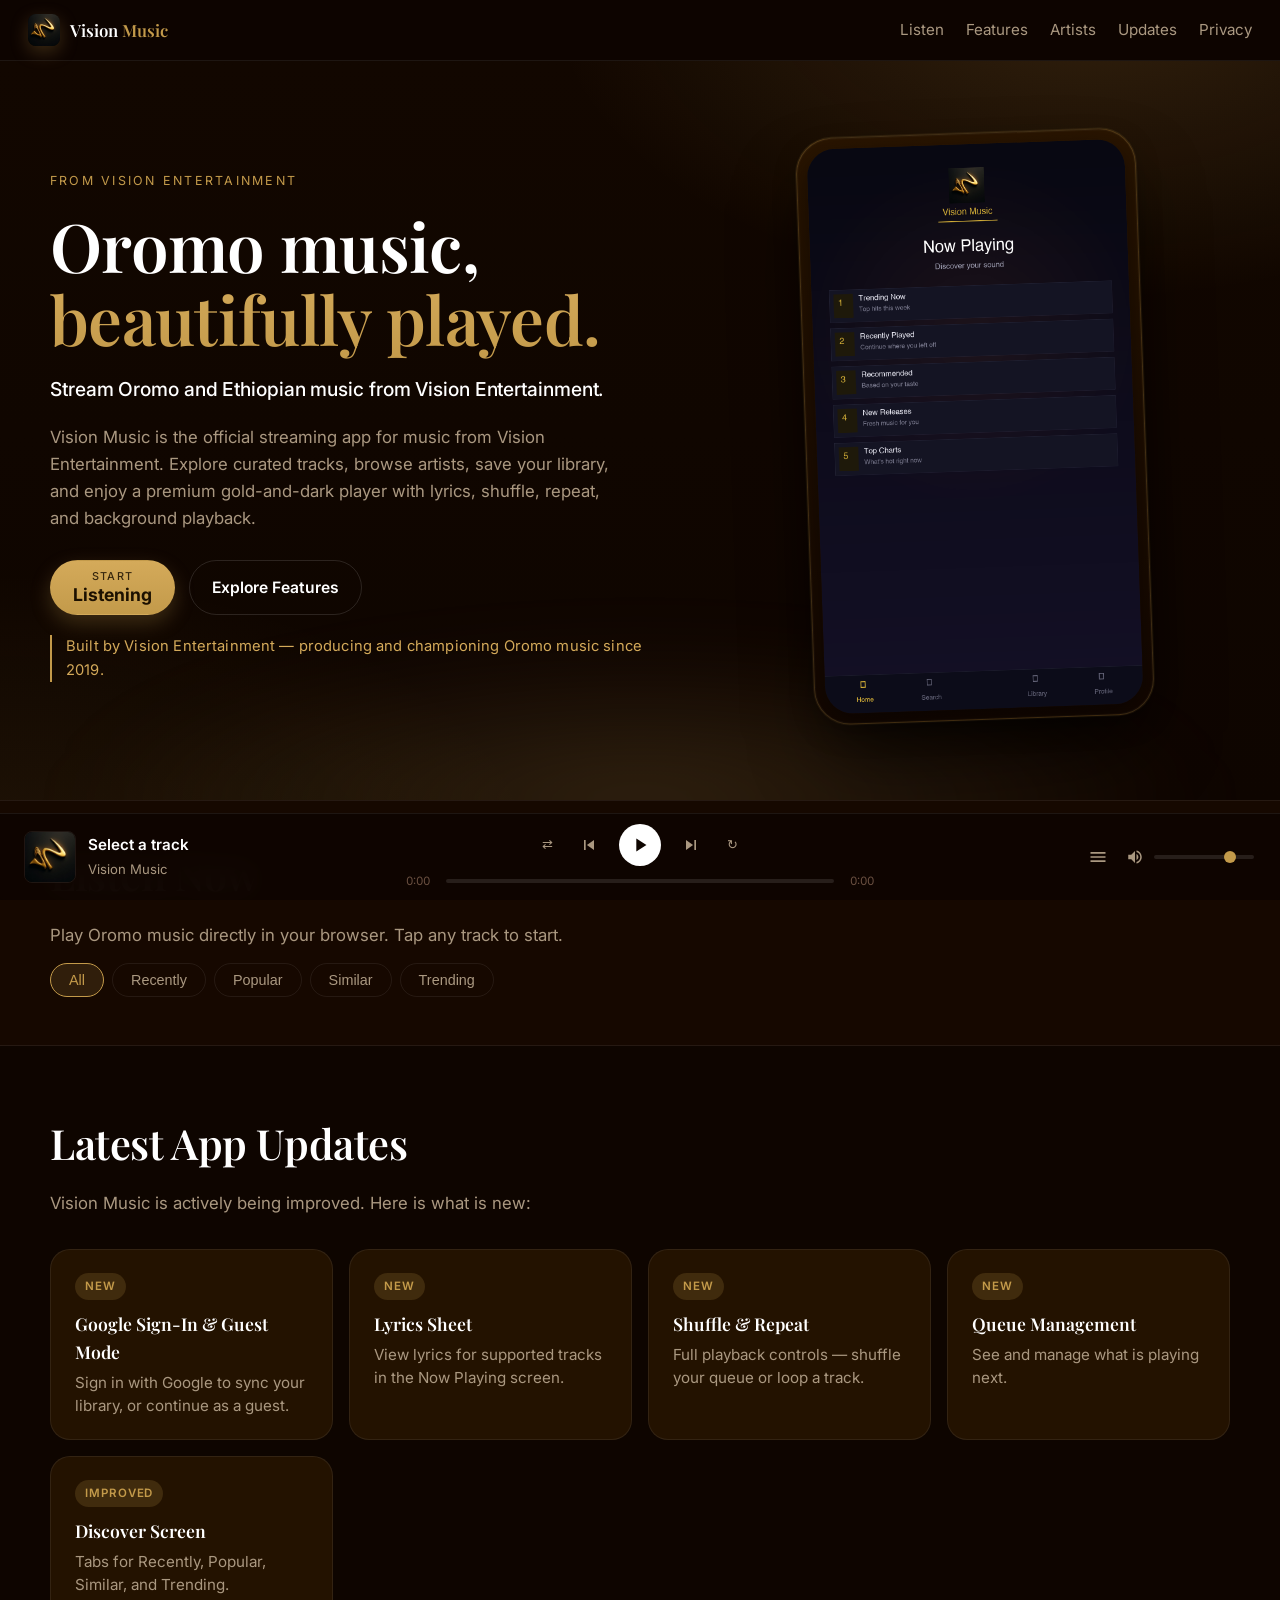
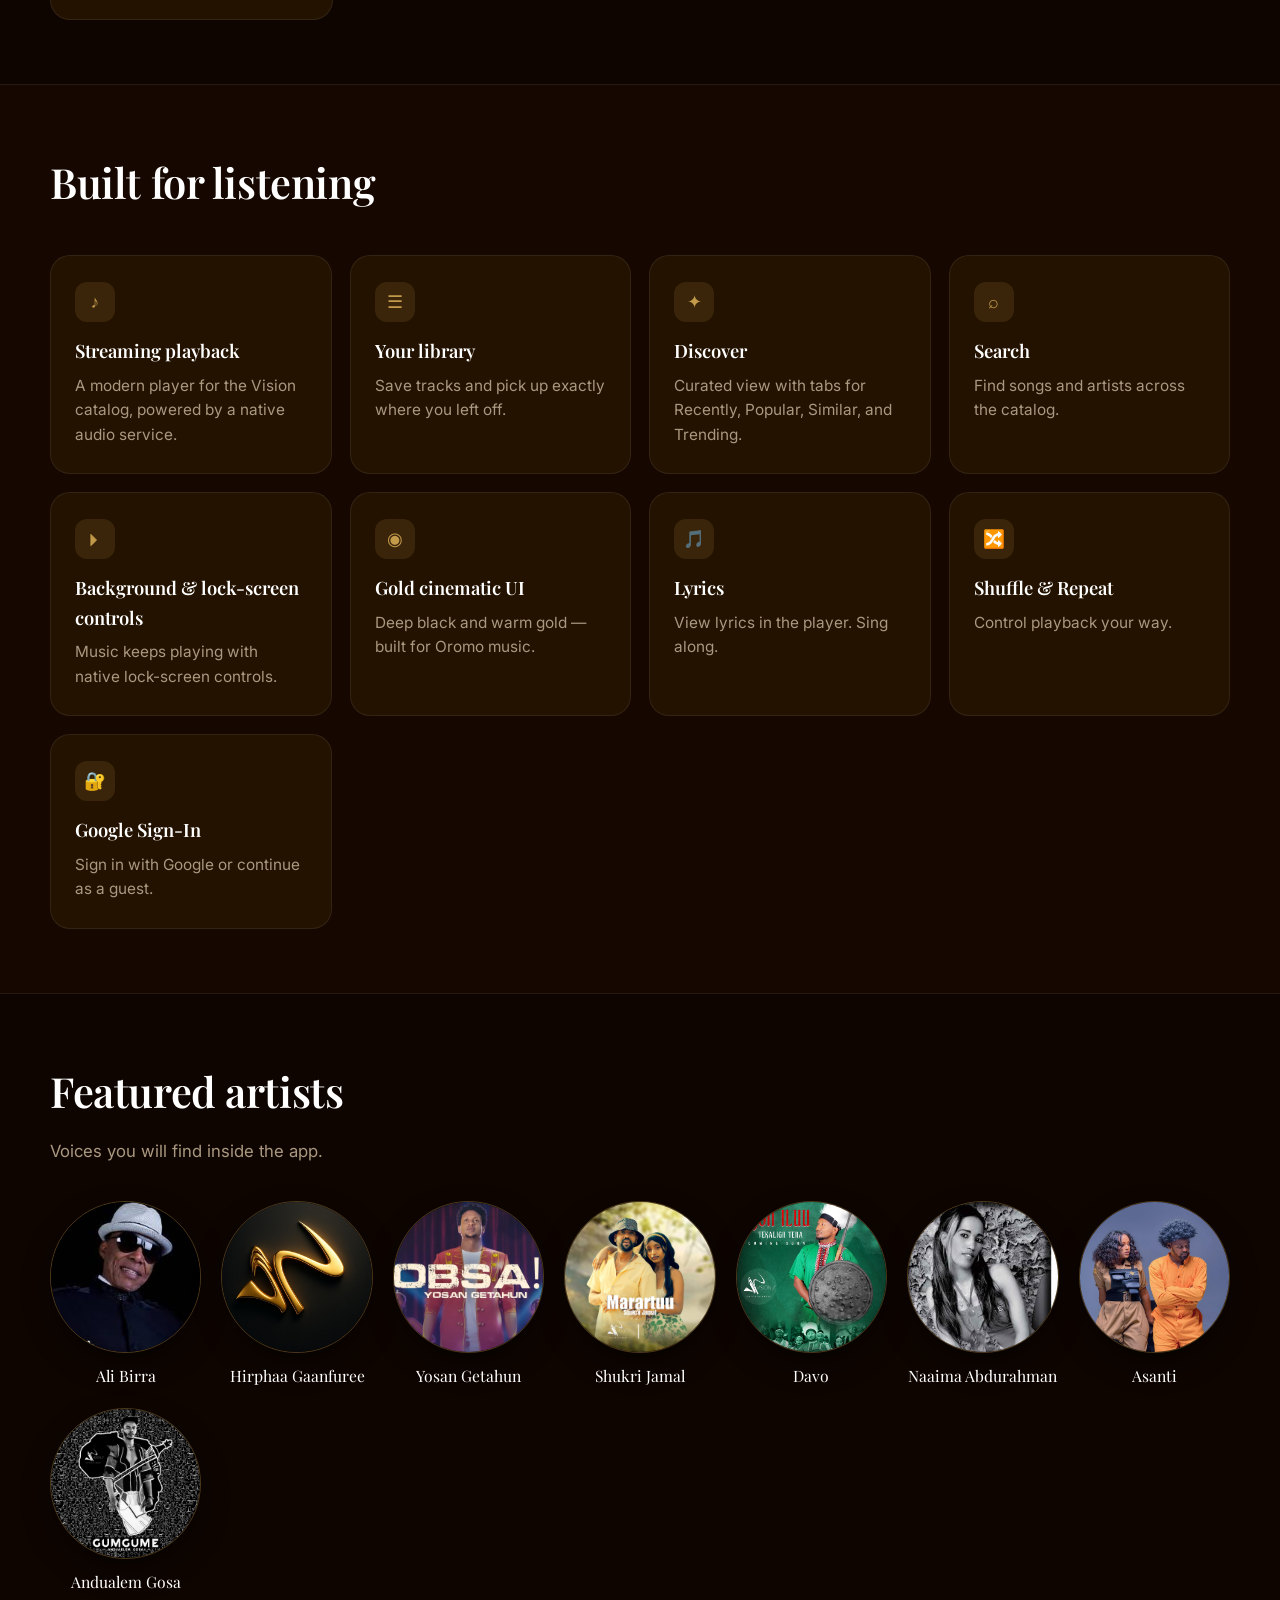
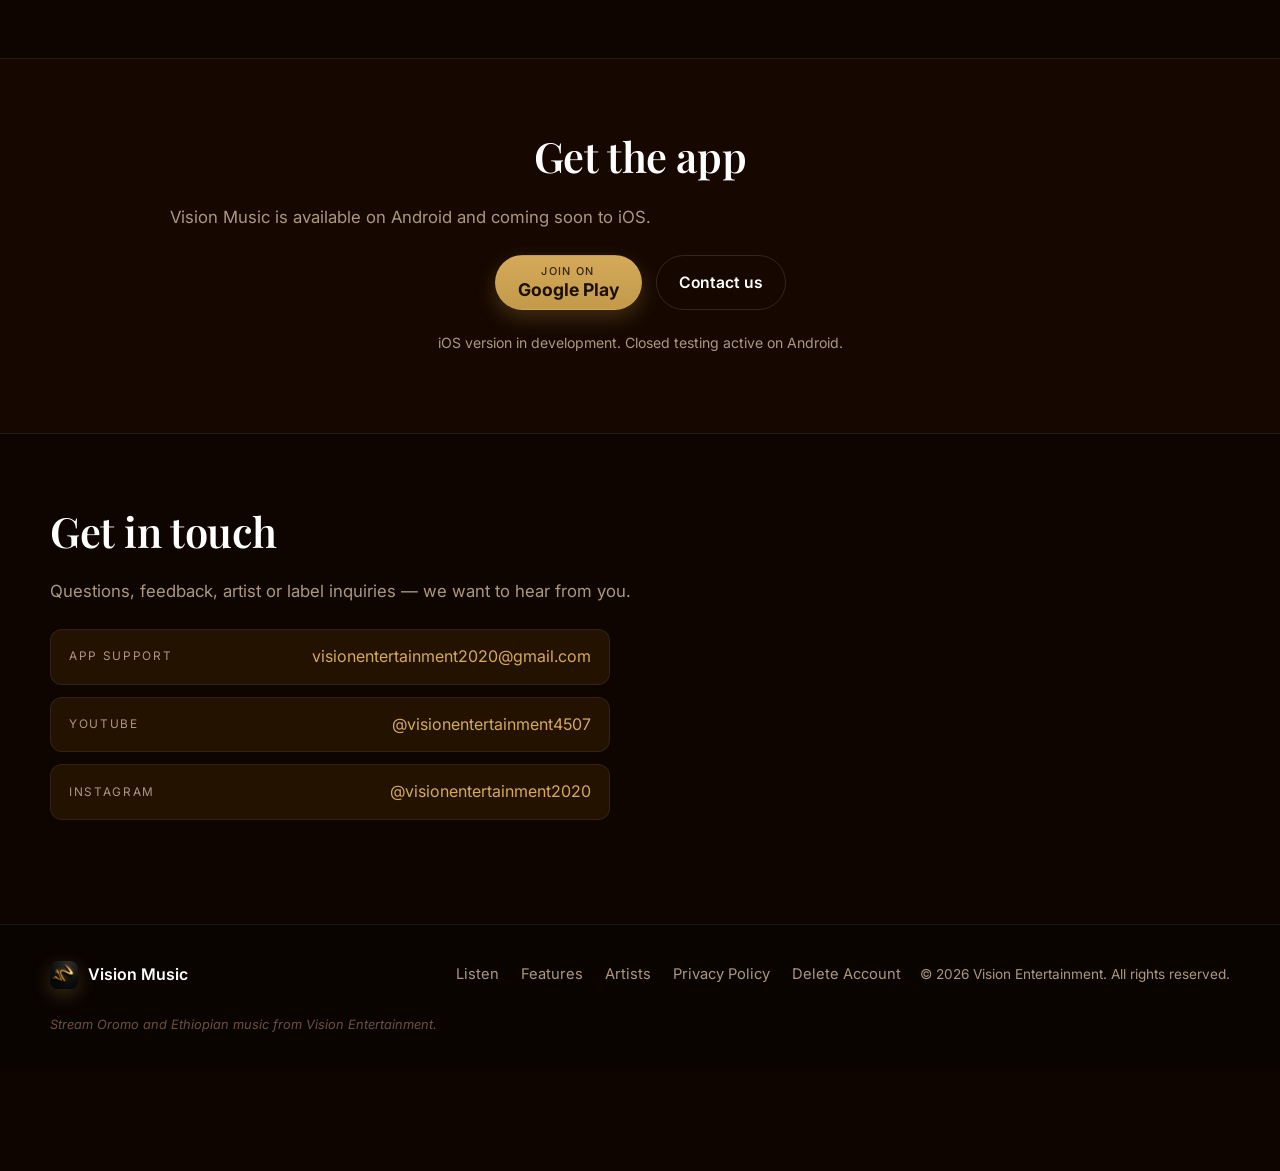
==== commit 17cb7108: "Add playable Vision Music web player" ====
--- a/index.html
+++ b/index.html
@@ -1,355 +1,197 @@
 <!doctype html>
 <html lang="en">
 <head>
-  <meta charset="utf-8" />
-  <meta name="viewport" content="width=device-width, initial-scale=1" />
-  <title>Vision Music — Stream Oromo and Ethiopian music</title>
-  <meta name="description" content="Vision Music is the official streaming app from Vision Entertainment — stream Oromo and Ethiopian music from Ali Birra, Hirphaa Gaanfuree, Yosan Getahun, Shukri Jamal and more. Background playback, lyrics, and lock-screen controls." />
-  <meta name="theme-color" content="#0E0500" />
-
-  <meta property="og:title" content="Vision Music" />
-  <meta property="og:description" content="Stream Oromo and Ethiopian music from Vision Entertainment." />
-  <meta property="og:image" content="assets/img/feature-graphic.png" />
-  <meta property="og:type" content="website" />
-
-  <link rel="icon" href="assets/img/icon-512.png" type="image/png" />
-  <link rel="apple-touch-icon" href="assets/img/icon-512.png" />
-
-  <link rel="preconnect" href="https://fonts.googleapis.com" />
-  <link rel="preconnect" href="https://fonts.gstatic.com" crossorigin />
-  <link href="https://fonts.googleapis.com/css2?family=Inter:wght@400;500;600;700&family=Playfair+Display:wght@600;700&display=swap" rel="stylesheet" />
-
-  <link rel="stylesheet" href="assets/styles.css" />
+<meta charset="utf-8">
+<meta name="viewport" content="width=device-width, initial-scale=1">
+<title>Vision Music — Stream Oromo and Ethiopian music</title>
+<meta name="description" content="Vision Music is the official streaming app from Vision Entertainment — stream Oromo and Ethiopian music from Ali Birra, Hirphaa Gaanfuree, Yosan Getahun, Shukri Jamal and more.">
+<meta name="theme-color" content="#0E0500">
+<meta property="og:title" content="Vision Music">
+<meta property="og:description" content="Stream Oromo and Ethiopian music from Vision Entertainment.">
+<meta property="og:image" content="assets/img/feature-graphic.png">
+<meta property="og:type" content="website">
+<link rel="icon" href="assets/img/icon-512.png" type="image/png">
+<link rel="apple-touch-icon" href="assets/img/icon-512.png">
+<link rel="preconnect" href="https://fonts.googleapis.com">
+<link rel="preconnect" href="https://fonts.gstatic.com" crossorigin>
+<link href="https://fonts.googleapis.com/css2?family=Inter:wght@400;500;600;700&family=Playfair+Display:wght@600;700&display=swap" rel="stylesheet">
+<link rel="stylesheet" href="assets/styles.css">
 </head>
 <body>
-  <header class="site-header">
-    <a class="brand" href="/">
-      <img class="brand-logo" src="assets/img/icon-512.png" alt="" />
-      <span class="brand-name">Vision<span class="brand-name-accent">Music</span></span>
-    </a>
-    <nav class="site-nav" aria-label="Primary">
-      <a href="#player">Listen</a>
-      <a href="#features">Features</a>
-      <a href="#artists">Artists</a>
-      <a href="#updates">Updates</a>
-      <a href="privacy.html">Privacy</a>
-    </nav>
-    <button class="mobile-menu-btn" id="mobile-menu-btn" aria-label="Open menu">☰</button>
-  </header>
+<header class="site-header">
+<a class="brand" href="/"><img class="brand-logo" src="assets/img/icon-512.png" alt=""><span class="brand-name">Vision<span class="brand-name-accent">Music</span></span></a>
+<nav class="site-nav" aria-label="Primary">
+<a href="#player">Listen</a>
+<a href="#features">Features</a>
+<a href="#artists">Artists</a>
+<a href="#updates">Updates</a>
+<a href="privacy.html">Privacy</a>
+</nav>
+</header>
 
-  <!-- Mobile Nav -->
-  <nav class="mobile-nav" id="mobile-nav" aria-label="Mobile">
-    <a href="#player">Listen</a>
-    <a href="#features">Features</a>
-    <a href="#artists">Artists</a>
-    <a href="#updates">Updates</a>
-    <a href="privacy.html">Privacy</a>
-  </nav>
+<main>
+<section class="hero">
+<div class="hero-glow" aria-hidden="true"></div>
+<div class="hero-inner">
+<div class="hero-copy">
+<p class="eyebrow">From Vision Entertainment</p>
+<h1>Oromo music,<br><span class="gold">beautifully played.</span></h1>
+<p class="hero-subline">Stream Oromo and Ethiopian music from Vision Entertainment.</p>
+<p class="lede">Vision Music is the official streaming app for music from Vision Entertainment. Explore curated tracks, browse artists, save your library, and enjoy a premium gold-and-dark player with lyrics, shuffle, repeat, and background playback.</p>
+<div class="cta-row">
+<a class="btn btn-primary" href="#player"><span class="btn-kicker">Start</span><span class="btn-label">Listening</span></a>
+<a class="btn btn-ghost" href="#features">Explore Features</a>
+</div>
+<p class="hero-credibility">Built by Vision Entertainment — producing and championing Oromo music since 2019.</p>
+</div>
+<div class="hero-visual" aria-hidden="true">
+<div class="device"><img src="assets/img/screen-home.png" alt="Vision Music home screen"></div>
+</div>
+</div>
+</section>
 
-  <main>
-    <!-- HERO -->
-    <section class="hero">
-      <div class="hero-glow" aria-hidden="true"></div>
-      <div class="hero-inner">
-        <div class="hero-copy">
-          <p class="eyebrow">From Vision Entertainment</p>
-          <h1>Oromo music,<br /><span class="gold">beautifully played.</span></h1>
-          <p class="hero-subline">Stream Oromo and Ethiopian music from Vision Entertainment.</p>
-          <p class="lede">
-            Vision Music is the official streaming app for music from
-            Vision Entertainment. Explore curated tracks, browse artists, save your library,
-            and enjoy a premium gold-and-dark player with lyrics, shuffle, repeat, and background playback.
-          </p>
-          <div class="cta-row">
-            <a class="btn btn-primary" href="#player">
-              <span class="btn-kicker">Start</span>
-              <span class="btn-label">Listening</span>
-            </a>
-            <a class="btn btn-ghost" href="#features">Explore Features</a>
-          </div>
-          <p class="hero-credibility">Built by Vision Entertainment — producing and championing Oromo music since 2019.</p>
-        </div>
-        <div class="hero-visual" aria-hidden="true">
-          <div class="device">
-            <img src="assets/img/screen-home.png" alt="Vision Music home screen" />
-          </div>
-        </div>
-      </div>
-    </section>
+<section id="player" class="section section-alt player-section">
+<div class="section-inner">
+<h2 class="section-title">Listen Now</h2>
+<p class="section-lead">Play Oromo music directly in your browser. Tap any track to start.</p>
+<div class="player-tabs">
+<button class="tb tba" data-tab="All">All</button>
+<button class="tb" data-tab="Recently">Recently</button>
+<button class="tb" data-tab="Popular">Popular</button>
+<button class="tb" data-tab="Similar">Similar</button>
+<button class="tb" data-tab="Trending">Trending</button>
+</div>
+<div class="tracks-grid" id="tgrid"></div>
+</div>
+</section>
 
-    <!-- WEB PLAYER -->
-    <section id="player" class="section section-alt player-section">
-      <div class="section-inner">
-        <h2 class="section-title">Listen Now</h2>
-        <p class="section-lead">Play Oromo music directly in your browser. Tap any track to start.</p>
+<section id="updates" class="section">
+<div class="section-inner">
+<h2 class="section-title">Latest App Updates</h2>
+<p class="section-lead">Vision Music is actively being improved. Here is what is new:</p>
+<div class="updates-list">
+<div class="update-item"><span class="update-badge">New</span><h4>Google Sign-In &amp; Guest Mode</h4><p>Sign in with Google to sync your library, or continue as a guest.</p></div>
+<div class="update-item"><span class="update-badge">New</span><h4>Lyrics Sheet</h4><p>View lyrics for supported tracks in the Now Playing screen.</p></div>
+<div class="update-item"><span class="update-badge">New</span><h4>Shuffle &amp; Repeat</h4><p>Full playback controls — shuffle your queue or loop a track.</p></div>
+<div class="update-item"><span class="update-badge">New</span><h4>Queue Management</h4><p>See and manage what is playing next.</p></div>
+<div class="update-item"><span class="update-badge">Improved</span><h4>Discover Screen</h4><p>Tabs for Recently, Popular, Similar, and Trending.</p></div>
+</div>
+</div>
+</section>
 
-        <div class="player-tabs">
-          <button class="tab-btn active" data-tab="All">All</button>
-          <button class="tab-btn" data-tab="Recently">Recently</button>
-          <button class="tab-btn" data-tab="Popular">Popular</button>
-          <button class="tab-btn" data-tab="Similar">Similar</button>
-          <button class="tab-btn" data-tab="Trending">Trending</button>
-        </div>
+<section id="features" class="section section-alt">
+<div class="section-inner">
+<h2 class="section-title">Built for listening</h2>
+<div class="features">
+<article class="feature"><div class="feature-icon">♪</div><h3>Streaming playback</h3><p>A modern player for the Vision catalog, powered by a native audio service.</p></article>
+<article class="feature"><div class="feature-icon">☰</div><h3>Your library</h3><p>Save tracks and pick up exactly where you left off.</p></article>
+<article class="feature"><div class="feature-icon">✦</div><h3>Discover</h3><p>Curated view with tabs for Recently, Popular, Similar, and Trending.</p></article>
+<article class="feature"><div class="feature-icon">⌕</div><h3>Search</h3><p>Find songs and artists across the catalog.</p></article>
+<article class="feature"><div class="feature-icon">⏵</div><h3>Background &amp; lock-screen controls</h3><p>Music keeps playing with native lock-screen controls.</p></article>
+<article class="feature"><div class="feature-icon">◉</div><h3>Gold cinematic UI</h3><p>Deep black and warm gold — built for Oromo music.</p></article>
+<article class="feature"><div class="feature-icon">🎵</div><h3>Lyrics</h3><p>View lyrics in the player. Sing along.</p></article>
+<article class="feature"><div class="feature-icon">🔀</div><h3>Shuffle &amp; Repeat</h3><p>Control playback your way.</p></article>
+<article class="feature"><div class="feature-icon">🔐</div><h3>Google Sign-In</h3><p>Sign in with Google or continue as a guest.</p></article>
+</div>
+</div>
+</section>
 
-        <div class="tracks-grid" id="tracks-grid">
-          <!-- Tracks rendered by JS -->
-        </div>
-      </div>
-    </section>
+<section id="artists" class="section">
+<div class="section-inner">
+<h2 class="section-title">Featured artists</h2>
+<p class="section-lead">Voices you will find inside the app.</p>
+<div class="artists">
+<figure class="artist"><img src="assets/covers/ali-birra.jpg" alt="Ali Birra"><figcaption>Ali Birra</figcaption></figure>
+<figure class="artist"><img src="assets/covers/default.png" alt="Hirphaa Gaanfuree"><figcaption>Hirphaa Gaanfuree</figcaption></figure>
+<figure class="artist"><img src="assets/covers/yosan-getahun.jpg" alt="Yosan Getahun"><figcaption>Yosan Getahun</figcaption></figure>
+<figure class="artist"><img src="assets/covers/shukri-jamal.jpg" alt="Shukri Jamal"><figcaption>Shukri Jamal</figcaption></figure>
+<figure class="artist"><img src="assets/covers/davo.jpg" alt="Davo"><figcaption>Davo</figcaption></figure>
+<figure class="artist"><img src="assets/covers/naaima-abdurahman.jpg" alt="Naaima Abdurahman"><figcaption>Naaima Abdurahman</figcaption></figure>
+<figure class="artist"><img src="assets/covers/asanti.jpg" alt="Asanti"><figcaption>Asanti</figcaption></figure>
+<figure class="artist"><img src="assets/covers/andualem-gosa.jpg" alt="Andualem Gosa"><figcaption>Andualem Gosa</figcaption></figure>
+</div>
+</div>
+</section>
 
-    <!-- LATEST UPDATES -->
-    <section id="updates" class="section">
-      <div class="section-inner">
-        <h2 class="section-title">Latest App Updates</h2>
-        <p class="section-lead">
-          Vision Music is actively being improved. Here is what is new in the latest build:
-        </p>
-        <div class="updates-list">
-          <div class="update-item">
-            <span class="update-badge">New</span>
-            <h4>Google Sign-In &amp; Guest Mode</h4>
-            <p>Sign in with Google to sync your library across devices, or continue as a guest without an account.</p>
-          </div>
-          <div class="update-item">
-            <span class="update-badge">New</span>
-            <h4>Lyrics Sheet</h4>
-            <p>View lyrics for supported tracks directly in the Now Playing screen. Sing along with your favorites.</p>
-          </div>
-          <div class="update-item">
-            <span class="update-badge">New</span>
-            <h4>Volume Control Sheet</h4>
-            <p>Quick in-app volume adjustment without leaving the player.</p>
-          </div>
-          <div class="update-item">
-            <span class="update-badge">New</span>
-            <h4>Shuffle &amp; Repeat</h4>
-            <p>Full playback controls — shuffle your queue or loop a single track.</p>
-          </div>
-          <div class="update-item">
-            <span class="update-badge">New</span>
-            <h4>Queue Management</h4>
-            <p>See and manage what is playing next. Reorder or clear the queue easily.</p>
-          </div>
-          <div class="update-item">
-            <span class="update-badge">Improved</span>
-            <h4>Discover Screen</h4>
-            <p>New tabs for Recently, Popular, Similar, and Trending — find music faster.</p>
-          </div>
-        </div>
-      </div>
-    </section>
+<section id="download" class="section section-alt">
+<div class="section-inner download">
+<h2 class="section-title">Get the app</h2>
+<p class="section-lead">Vision Music is available on Android and coming soon to iOS.</p>
+<div class="cta-row">
+<a class="btn btn-primary" href="https://play.google.com/apps/testing/com.visionmusic.app" target="_blank" rel="noopener"><span class="btn-kicker">Join on</span><span class="btn-label">Google Play</span></a>
+<a class="btn btn-ghost" href="#contact">Contact us</a>
+</div>
+<p class="hero-note" style="margin-top:22px">iOS version in development. Closed testing active on Android.</p>
+</div>
+</section>
 
-    <!-- FEATURES -->
-    <section id="features" class="section section-alt">
-      <div class="section-inner">
-        <h2 class="section-title">Built for listening</h2>
-        <div class="features">
-          <article class="feature">
-            <div class="feature-icon" aria-hidden="true">♪</div>
-            <h3>Streaming playback</h3>
-            <p>A modern, responsive player for the Vision catalog, powered by a native audio service.</p>
-          </article>
-          <article class="feature">
-            <div class="feature-icon" aria-hidden="true">☰</div>
-            <h3>Your library</h3>
-            <p>Save tracks to your personal library and pick up exactly where you left off.</p>
-          </article>
-          <article class="feature">
-            <div class="feature-icon" aria-hidden="true">✦</div>
-            <h3>Discover</h3>
-            <p>A curated Home/Discover view with tabs for Recently, Popular, Similar, and Trending tracks.</p>
-          </article>
-          <article class="feature">
-            <div class="feature-icon" aria-hidden="true">⌕</div>
-            <h3>Search</h3>
-            <p>Find songs and artists across the catalog from a dedicated search hub.</p>
-          </article>
-          <article class="feature">
-            <div class="feature-icon" aria-hidden="true">⏵</div>
-            <h3>Background &amp; lock-screen controls</h3>
-            <p>Music keeps playing in the background, with native controls on the lock screen and notification shade.</p>
-          </article>
-          <article class="feature">
-            <div class="feature-icon" aria-hidden="true">◉</div>
-            <h3>Gold cinematic UI</h3>
-            <p>Deep black backgrounds and warm gold accents — a look built specifically around Oromo music and the Vision brand.</p>
-          </article>
-          <article class="feature">
-            <div class="feature-icon" aria-hidden="true">🎵</div>
-            <h3>Lyrics</h3>
-            <p>View lyrics for tracks right in the player. Sing along with your favorite Oromo songs.</p>
-          </article>
-          <article class="feature">
-            <div class="feature-icon" aria-hidden="true">🔀</div>
-            <h3>Shuffle &amp; Repeat</h3>
-            <p>Control your listening experience with shuffle and repeat modes — queue the music your way.</p>
-          </article>
-          <article class="feature">
-            <div class="feature-icon" aria-hidden="true">🔐</div>
-            <h3>Google Sign-In</h3>
-            <p>Sign in with Google to sync your library, or continue as a guest. Your music, your choice.</p>
-          </article>
-        </div>
-      </div>
-    </section>
+<section id="contact" class="section">
+<div class="section-inner contact">
+<h2 class="section-title">Get in touch</h2>
+<p class="section-lead">Questions, feedback, artist or label inquiries — we want to hear from you.</p>
+<ul class="contact-list">
+<li><span class="contact-label">App support</span><a href="mailto:visionentertainment2020@gmail.com">visionentertainment2020@gmail.com</a></li>
+<li><span class="contact-label">YouTube</span><a href="https://www.youtube.com/@visionentertainment4507" target="_blank" rel="noopener">@visionentertainment4507</a></li>
+<li><span class="contact-label">Instagram</span><a href="https://www.instagram.com/visionentertainment2020/" target="_blank" rel="noopener">@visionentertainment2020</a></li>
+</ul>
+</div>
+</section>
+</main>
 
-    <!-- ARTISTS -->
-    <section id="artists" class="section">
-      <div class="section-inner">
-        <h2 class="section-title">Featured artists</h2>
-        <p class="section-lead">
-          A glimpse of the voices you'll find inside the app.
-        </p>
-        <div class="artists">
-          <figure class="artist">
-            <img src="assets/covers/ali-birra.jpg" alt="Ali Birra" />
-            <figcaption>Ali Birra</figcaption>
-          </figure>
-          <figure class="artist">
-            <img src="assets/covers/default.png" alt="Hirphaa Gaanfuree" />
-            <figcaption>Hirphaa Gaanfuree</figcaption>
-          </figure>
-          <figure class="artist">
-            <img src="assets/covers/yosan-getahun.jpg" alt="Yosan Getahun" />
-            <figcaption>Yosan Getahun</figcaption>
-          </figure>
-          <figure class="artist">
-            <img src="assets/covers/shukri-jamal.jpg" alt="Shukri Jamal" />
-            <figcaption>Shukri Jamal</figcaption>
-          </figure>
-          <figure class="artist">
-            <img src="assets/covers/davo.jpg" alt="Davo" />
-            <figcaption>Davo</figcaption>
-          </figure>
-          <figure class="artist">
-            <img src="assets/covers/naaima-abdurahman.jpg" alt="Naaima Abdurahman" />
-            <figcaption>Naaima Abdurahman</figcaption>
-          </figure>
-          <figure class="artist">
-            <img src="assets/covers/asanti.jpg" alt="Asanti" />
-            <figcaption>Asanti</figcaption>
-          </figure>
-          <figure class="artist">
-            <img src="assets/covers/andualem-gosa.jpg" alt="Andualem Gosa" />
-            <figcaption>Andualem Gosa</figcaption>
-          </figure>
-        </div>
-      </div>
-    </section>
+<footer class="site-footer">
+<div class="footer-inner">
+<div class="footer-brand"><img class="brand-logo" src="assets/img/icon-512.png" alt=""><span>Vision Music</span></div>
+<nav class="footer-nav" aria-label="Footer">
+<a href="#player">Listen</a>
+<a href="#features">Features</a>
+<a href="#artists">Artists</a>
+<a href="privacy.html">Privacy Policy</a>
+<a href="delete-account.html">Delete Account</a>
+</nav>
+<p class="footer-copy">© <span id="year">2026</span> Vision Entertainment. All rights reserved.</p>
+<p class="footer-tagline">Stream Oromo and Ethiopian music from Vision Entertainment.</p>
+</div>
+</footer>
 
-    <!-- JOIN TEST -->
-    <section id="download" class="section section-alt">
-      <div class="section-inner download">
-        <h2 class="section-title">Get the app</h2>
-        <p class="section-lead">
-          Vision Music is available on Android and coming soon to iOS.
-          Download the app for the best experience — offline support, background playback, and more.
-        </p>
-        <div class="cta-row">
-          <a class="btn btn-primary"
-             href="https://play.google.com/apps/testing/com.visionmusic.app"
-             target="_blank" rel="noopener">
-            <span class="btn-kicker">Join on</span>
-            <span class="btn-label">Google Play</span>
-          </a>
-          <a class="btn btn-ghost" href="#contact">Contact us</a>
-        </div>
-        <p class="hero-note" style="margin-top:22px;">iOS version in development. Closed testing active on Android.</p>
-      </div>
-    </section>
+<!-- PLAYER BAR -->
+<div class="player-bar" id="pbar">
+<div class="player-track">
+<img class="player-cover" id="pcover" src="assets/img/icon-512.png" alt="">
+<div class="player-meta">
+<p class="player-title" id="ptitle">Select a track</p>
+<p class="player-artist" id="partist">Vision Music</p>
+</div>
+</div>
+<div class="player-controls">
+<div class="control-buttons">
+<button class="control-btn" id="shuffleBtn" title="Shuffle">⇄</button>
+<button class="control-btn" id="prevBtn" title="Previous"><svg width="20" height="20" viewBox="0 0 24 24" fill="currentColor"><path d="M6 6h2v12H6zm3.5 6l8.5 6V6z"/></svg></button>
+<button class="control-btn play" id="playBtn" title="Play/Pause"><svg width="22" height="22" viewBox="0 0 24 24" fill="currentColor"><path d="M8 5v14l11-7z"/></svg></button>
+<button class="control-btn" id="nextBtn" title="Next"><svg width="20" height="20" viewBox="0 0 24 24" fill="currentColor"><path d="M6 18l8.5-6L6 6v12zM16 6v12h2V6h-2z"/></svg></button>
+<button class="control-btn" id="repeatBtn" title="Repeat"><span>↻</span></button>
+</div>
+<div class="progress-wrap">
+<span class="time" id="ctime">0:00</span>
+<div class="progress-container" id="pcont"><div class="progress-bar" id="pbar2"></div></div>
+<span class="time" id="tdur">0:00</span>
+</div>
+</div>
+<div class="player-extras">
+<button class="control-btn" id="qbtn" title="Queue"><svg width="20" height="20" viewBox="0 0 24 24" fill="currentColor"><path d="M3 18h18v-2H3v2zm0-5h18v-2H3v2zm0-7v2h18V6H3z"/></svg></button>
+<div class="volume-wrap">
+<svg width="18" height="18" viewBox="0 0 24 24" fill="currentColor" style="color:var(--text-soft)"><path d="M3 9v6h4l5 5V4L7 9H3zm13.5 3c0-1.77-1.02-3.29-2.5-4.03v8.05c1.48-.73 2.5-2.25 2.5-4.02zM14 3.23v2.06c2.89.86 5 3.54 5 6.71s-2.11 5.85-5 6.71v2.06c4.01-.91 7-4.49 7-8.77s-2.99-7.86-7-8.77z"/></svg>
+<input type="range" class="volume-slider" id="vol" min="0" max="1" step="0.01" value="0.8">
+</div>
+</div>
+</div>
 
-    <!-- CONTACT -->
-    <section id="contact" class="section">
-      <div class="section-inner contact">
-        <h2 class="section-title">Get in touch</h2>
-        <p class="section-lead">
-          Questions, feedback, artist or label inquiries — we want to hear from you.
-        </p>
-        <ul class="contact-list">
-          <li><span class="contact-label">App support</span><a href="mailto:visionentertainment2020@gmail.com">visionentertainment2020@gmail.com</a></li>
-          <li><span class="contact-label">YouTube</span><a href="https://www.youtube.com/@visionentertainment4507" target="_blank" rel="noopener">@visionentertainment4507</a></li>
-          <li><span class="contact-label">Instagram</span><a href="https://www.instagram.com/visionentertainment2020/" target="_blank" rel="noopener">@visionentertainment2020</a></li>
-          <li><span class="contact-label">Tester opt-in</span><a href="https://play.google.com/apps/testing/com.visionmusic.app" target="_blank" rel="noopener">play.google.com/apps/testing/com.visionmusic.app</a></li>
-        </ul>
-      </div>
-    </section>
-  </main>
+<!-- QUEUE PANEL -->
+<div class="queue-panel" id="qpanel">
+<div class="queue-header"><h3>Queue</h3><button class="close-queue" id="cq">✕</button></div>
+<div class="queue-list" id="qlist"></div>
+</div>
 
-  <footer class="site-footer">
-    <div class="footer-inner">
-      <div class="footer-brand">
-        <img class="brand-logo" src="assets/img/icon-512.png" alt="" />
-        <span>Vision Music</span>
-      </div>
-      <nav class="footer-nav" aria-label="Footer">
-        <a href="#player">Listen</a>
-        <a href="#features">Features</a>
-        <a href="#artists">Artists</a>
-        <a href="#updates">Updates</a>
-        <a href="privacy.html">Privacy Policy</a>
-        <a href="delete-account.html">Delete Account</a>
-      </nav>
-      <p class="footer-copy">© <span id="year">2026</span> Vision Entertainment. All rights reserved.</p>
-      <p class="footer-tagline">Stream Oromo and Ethiopian music from Vision Entertainment.</p>
-    </div>
-  </footer>
-
-  <!-- BOTTOM PLAYER BAR -->
-  <div class="player-bar" id="player-bar">
-    <div class="player-track">
-      <img class="player-cover" id="player-cover" src="assets/img/icon-512.png" alt="" />
-      <div class="player-meta">
-        <p class="player-title" id="player-title">Select a track</p>
-        <p class="player-artist" id="player-artist">Vision Music</p>
-      </div>
-    </div>
-
-    <div class="player-controls">
-      <div class="control-buttons">
-        <button class="control-btn" id="shuffle-btn" title="Shuffle">⇄</button>
-        <button class="control-btn" id="prev-btn" title="Previous">
-          <svg width="20" height="20" viewBox="0 0 24 24" fill="currentColor"><path d="M6 6h2v12H6zm3.5 6l8.5 6V6z"/></svg>
-        </button>
-        <button class="control-btn play" id="play-btn" title="Play/Pause">
-          <svg width="22" height="22" viewBox="0 0 24 24" fill="currentColor"><path d="M8 5v14l11-7z"/></svg>
-        </button>
-        <button class="control-btn" id="next-btn" title="Next">
-          <svg width="20" height="20" viewBox="0 0 24 24" fill="currentColor"><path d="M6 18l8.5-6L6 6v12zM16 6v12h2V6h-2z"/></svg>
-        </button>
-        <button class="control-btn" id="repeat-btn" title="Repeat"><span>↻</span></button>
-      </div>
-      <div class="progress-wrap">
-        <span class="time" id="current-time">0:00</span>
-        <div class="progress-container" id="progress-container">
-          <div class="progress-bar" id="progress-bar"></div>
-        </div>
-        <span class="time" id="duration">0:00</span>
-      </div>
-    </div>
-
-    <div class="player-extras">
-      <button class="control-btn" id="queue-btn" title="Queue">
-        <svg width="20" height="20" viewBox="0 0 24 24" fill="currentColor"><path d="M3 18h18v-2H3v2zm0-5h18v-2H3v2zm0-7v2h18V6H3z"/></svg>
-      </button>
-      <div class="volume-wrap">
-        <svg width="18" height="18" viewBox="0 0 24 24" fill="currentColor" style="color:var(--text-soft)"><path d="M3 9v6h4l5 5V4L7 9H3zm13.5 3c0-1.77-1.02-3.29-2.5-4.03v8.05c1.48-.73 2.5-2.25 2.5-4.02zM14 3.23v2.06c2.89.86 5 3.54 5 6.71s-2.11 5.85-5 6.71v2.06c4.01-.91 7-4.49 7-8.77s-2.99-7.86-7-8.77z"/></svg>
-        <input type="range" class="volume-slider" id="volume-slider" min="0" max="1" step="0.01" value="0.8" />
-      </div>
-    </div>
-  </div>
-
-  <!-- QUEUE PANEL -->
-  <div class="queue-panel" id="queue-panel">
-    <div class="queue-header">
-      <h3>Queue</h3>
-      <button class="close-queue" id="close-queue">✕</button>
-    </div>
-    <div class="queue-list" id="queue-list"></div>
-  </div>
-
-  <script>
-    document.getElementById('year').textContent = new Date().getFullYear();
-  </script>
-  <script src="js/player.js"></script>
+<script>document.getElementById('year').textContent=new Date().getFullYear();</script>
+<script src="js/player.js"></script>
 </body>
 </html>
--- a/assets/styles.css
+++ b/assets/styles.css
@@ -1,853 +1,17 @@
-/* Vision Music — Web Player Styles
-   Palette mirrors lib/vision_theme.dart:
-     kVisionGold       #C39A4A   primary amber gold
-     kVisionGoldLight  #D4AA5A   highlighted gold
-     kVisionGoldDeep   #A67C32   pressed/deep gold
-     kVisionGoldDim    #8B6820   dim gold
-     kBackgroundDark   #0E0500   deepest app background
-     kSurfaceDark      #1A0A00   elevated surface
-     kCardBlack        #231200   card fill
-     kTextMain         #FFFFFF   main text
-     kTextSoft         #AA9880   subtitle text
-     kTextDim          #6B5040   disabled text
-*/
-
-:root {
-  --gold: #C39A4A;
-  --gold-light: #D4AA5A;
-  --gold-deep: #A67C32;
-  --gold-dim: #8B6820;
-
-  --bg: #0E0500;
-  --bg-alt: #160800;
-  --surface: #1A0A00;
-  --card: #231200;
-  --card-hover: #2a1600;
-
-  --text: #FFFFFF;
-  --text-soft: #AA9880;
-  --text-dim: #6B5040;
-
-  --line: rgba(255, 255, 255, 0.07);
-  --line-strong: rgba(255, 255, 255, 0.12);
-
-  --radius-s: 12px;
-  --radius-m: 16px;
-  --radius-l: 20px;
-  --radius-xl: 28px;
-
-  --max-w: 1180px;
-  --font-sans: "Inter", -apple-system, BlinkMacSystemFont, "SF Pro Text",
-    "Segoe UI", Roboto, Helvetica, Arial, sans-serif;
-  --font-display: "Playfair Display", "Cormorant Garamond", Georgia, serif;
-}
-
-* { box-sizing: border-box; }
-html, body { margin: 0; padding: 0; }
-
-body {
-  background: var(--bg);
-  color: var(--text);
-  font-family: var(--font-sans);
-  font-size: 16px;
-  line-height: 1.6;
-  -webkit-font-smoothing: antialiased;
-  -moz-osx-font-smoothing: grayscale;
-  overflow-x: hidden;
-  padding-bottom: 100px;
-}
-
-a { color: var(--gold-light); text-decoration: none; }
-a:hover { color: var(--gold); }
-
-img { max-width: 100%; display: block; }
-
-/* ───── Header ───── */
-.site-header {
-  position: sticky;
-  top: 0;
-  z-index: 40;
-  display: flex;
-  align-items: center;
-  justify-content: space-between;
-  padding: 14px 28px;
-  background: rgba(14, 5, 0, 0.92);
-  backdrop-filter: saturate(160%) blur(12px);
-  -webkit-backdrop-filter: saturate(160%) blur(12px);
-  border-bottom: 1px solid var(--line);
-}
-
-.brand {
-  display: inline-flex;
-  align-items: center;
-  gap: 10px;
-  color: var(--text);
-  font-weight: 600;
-}
-.brand-logo {
-  width: 32px; height: 32px;
-  border-radius: 8px;
-  box-shadow: 0 6px 18px rgba(195, 154, 74, 0.25);
-}
-.brand-name { font-family: var(--font-display); font-size: 1.05rem; }
-.brand-name-accent { color: var(--gold); margin-left: 4px; }
-
-.site-nav { display: flex; gap: 22px; }
-.site-nav a {
-  color: var(--text-soft);
-  font-size: 0.95rem;
-  transition: color 0.2s ease;
-}
-.site-nav a:hover,
-.site-nav a[aria-current="page"] { color: var(--text); }
-
-.mobile-menu-btn {
-  display: none;
-  background: none;
-  border: none;
-  color: var(--text);
-  font-size: 1.4rem;
-  cursor: pointer;
-}
-
-/* ───── Hero ───── */
-.hero {
-  position: relative;
-  padding: 72px 28px 80px;
-  overflow: hidden;
-  background:
-    radial-gradient(900px 520px at 85% -10%, rgba(195, 154, 74, 0.18), transparent 60%),
-    radial-gradient(900px 500px at 0% 110%, rgba(166, 124, 50, 0.12), transparent 60%),
-    linear-gradient(180deg, #120700 0%, #0E0500 100%);
-}
-
-.hero-glow {
-  position: absolute;
-  inset: auto -15% -30% -15%;
-  height: 60%;
-  background: radial-gradient(closest-side, rgba(212, 170, 90, 0.18), transparent 70%);
-  filter: blur(40px);
-  pointer-events: none;
-}
-
-.hero-inner {
-  position: relative;
-  max-width: var(--max-w);
-  margin: 0 auto;
-  display: grid;
-  grid-template-columns: 1.1fr 0.9fr;
-  gap: 48px;
-  align-items: center;
-}
-
-.hero-copy h1 {
-  font-family: var(--font-display);
-  font-weight: 600;
-  font-size: clamp(2.4rem, 5.6vw, 4.2rem);
-  line-height: 1.08;
-  letter-spacing: -0.01em;
-  margin: 0 0 22px;
-}
-
-.gold {
-  background: linear-gradient(180deg, var(--gold-light), var(--gold));
-  -webkit-background-clip: text;
-  background-clip: text;
-  -webkit-text-fill-color: transparent;
-}
-
-.eyebrow {
-  color: var(--gold);
-  text-transform: uppercase;
-  letter-spacing: 0.18em;
-  font-size: 0.78rem;
-  margin: 0 0 18px;
-}
-
-.hero-subline {
-  max-width: 600px;
-  color: var(--text);
-  font-size: 1.2rem;
-  font-weight: 500;
-  line-height: 1.45;
-  margin: 0 0 20px;
-  letter-spacing: -0.005em;
-}
-
-.lede {
-  max-width: 560px;
-  color: var(--text-soft);
-  font-size: 1.05rem;
-  margin: 0 0 28px;
-}
-
-.hero-credibility {
-  margin: 20px 0 0;
-  max-width: 600px;
-  color: var(--gold-light);
-  font-size: 0.92rem;
-  letter-spacing: 0.01em;
-  border-left: 2px solid var(--gold);
-  padding-left: 14px;
-}
-
-.cta-row { display: flex; flex-wrap: wrap; gap: 14px; }
-
-.btn {
-  display: inline-flex;
-  align-items: center;
-  justify-content: center;
-  padding: 14px 22px;
-  border-radius: 999px;
-  font-weight: 600;
-  font-size: 0.98rem;
-  line-height: 1;
-  transition: transform 0.15s ease, background 0.2s ease,
-              border-color 0.2s ease, color 0.2s ease, filter 0.2s ease;
-  border: 1px solid transparent;
-  cursor: pointer;
-}
-.btn:hover { transform: translateY(-1px); }
-
-.btn-primary {
-  background: linear-gradient(180deg, var(--gold-light), var(--gold));
-  color: #1c1000;
-  flex-direction: column;
-  padding: 10px 22px;
-  line-height: 1.1;
-  gap: 2px;
-  box-shadow: 0 8px 20px rgba(195, 154, 74, 0.25);
-}
-.btn-primary .btn-kicker {
-  font-size: 0.68rem;
-  font-weight: 500;
-  text-transform: uppercase;
-  letter-spacing: 0.12em;
-  opacity: 0.85;
-}
-.btn-primary .btn-label { font-size: 1.1rem; font-weight: 700; }
-.btn-primary:hover { filter: brightness(1.05); color: #1c1000; }
-
-.btn-ghost {
-  background: transparent;
-  border-color: var(--line-strong);
-  color: var(--text);
-}
-.btn-ghost:hover { border-color: var(--gold); color: var(--gold); }
-
-.hero-note { margin-top: 20px; color: var(--text-soft); font-size: 0.88rem; }
-
-.hero-visual {
-  position: relative;
-  display: flex;
-  align-items: center;
-  justify-content: center;
-}
-.device {
-  width: min(340px, 80%);
-  border-radius: 36px;
-  padding: 10px;
-  background: linear-gradient(180deg, #2a1500, #140700);
-  border: 1px solid rgba(212, 170, 90, 0.25);
-  box-shadow:
-    0 40px 80px -20px rgba(0, 0, 0, 0.8),
-    0 0 0 1px rgba(195, 154, 74, 0.12),
-    inset 0 0 0 1px rgba(255, 255, 255, 0.03);
-  transform: rotate(-2deg);
-}
-.device img {
-  width: 100%;
-  border-radius: 28px;
-  display: block;
-  box-shadow: 0 10px 30px rgba(0, 0, 0, 0.5);
-}
-
-/* ───── Sections ───── */
-.section {
-  padding: 64px 28px;
-  background: var(--bg);
-}
-.section-alt {
-  background: var(--bg-alt);
-  border-top: 1px solid var(--line);
-  border-bottom: 1px solid var(--line);
-}
-.section-inner { max-width: var(--max-w); margin: 0 auto; }
-
-.section-title {
-  font-family: var(--font-display);
-  font-weight: 600;
-  font-size: clamp(1.9rem, 3.6vw, 2.6rem);
-  margin: 0 0 14px;
-  letter-spacing: -0.01em;
-}
-.section-lead { color: var(--text-soft); font-size: 1.05rem; max-width: 720px; margin: 0 0 14px; }
-.section-body { color: var(--text-soft); max-width: 720px; margin: 0; }
-
-/* ───── Web Player Section ───── */
-.player-section {
-  padding: 40px 28px 24px;
-}
-.player-tabs {
-  display: flex;
-  gap: 8px;
-  flex-wrap: wrap;
-  margin-bottom: 24px;
-}
-.tab-btn {
-  padding: 8px 18px;
-  border-radius: 999px;
-  border: 1px solid var(--line);
-  background: transparent;
-  color: var(--text-soft);
-  font-size: 0.9rem;
-  cursor: pointer;
-  transition: all 0.2s ease;
-}
-.tab-btn:hover { border-color: var(--gold-dim); color: var(--text); }
-.tab-btn.active {
-  background: rgba(195, 154, 74, 0.15);
-  border-color: var(--gold);
-  color: var(--gold);
-}
-
-.tracks-grid {
-  display: grid;
-  grid-template-columns: repeat(auto-fill, minmax(160px, 1fr));
-  gap: 20px;
-}
-.track-card {
-  background: var(--card);
-  border: 1px solid var(--line);
-  border-radius: var(--radius-m);
-  padding: 12px;
-  cursor: pointer;
-  transition: transform 0.2s ease, border-color 0.2s ease, background 0.2s ease;
-}
-.track-card:hover {
-  transform: translateY(-3px);
-  border-color: rgba(195, 154, 74, 0.4);
-  background: var(--card-hover);
-}
-.track-cover-wrap {
-  position: relative;
-  border-radius: var(--radius-s);
-  overflow: hidden;
-  margin-bottom: 12px;
-}
-.track-cover {
-  width: 100%;
-  aspect-ratio: 1;
-  object-fit: cover;
-  border-radius: var(--radius-s);
-}
-.track-play-btn {
-  position: absolute;
-  bottom: 8px;
-  right: 8px;
-  width: 44px;
-  height: 44px;
-  border-radius: 50%;
-  background: var(--gold);
-  color: #1c1000;
-  border: none;
-  display: flex;
-  align-items: center;
-  justify-content: center;
-  cursor: pointer;
-  opacity: 0;
-  transform: translateY(6px);
-  transition: opacity 0.2s ease, transform 0.2s ease;
-  box-shadow: 0 4px 12px rgba(0,0,0,0.4);
-}
-.track-card:hover .track-play-btn {
-  opacity: 1;
-  transform: translateY(0);
-}
-.track-title {
-  font-size: 0.95rem;
-  font-weight: 600;
-  margin: 0 0 4px;
-  white-space: nowrap;
-  overflow: hidden;
-  text-overflow: ellipsis;
-}
-.track-artist {
-  font-size: 0.85rem;
-  color: var(--text-soft);
-  margin: 0;
-  white-space: nowrap;
-  overflow: hidden;
-  text-overflow: ellipsis;
-}
-
-/* ───── Bottom Player Bar ───── */
-.player-bar {
-  position: fixed;
-  bottom: 0;
-  left: 0;
-  right: 0;
-  z-index: 50;
-  background: rgba(14, 5, 0, 0.96);
-  backdrop-filter: saturate(160%) blur(16px);
-  -webkit-backdrop-filter: saturate(160%) blur(16px);
-  border-top: 1px solid var(--line);
-  padding: 10px 24px;
-  display: grid;
-  grid-template-columns: 1fr 1.5fr 1fr;
-  gap: 20px;
-  align-items: center;
-}
-.player-track {
-  display: flex;
-  align-items: center;
-  gap: 12px;
-  min-width: 0;
-}
-.player-cover {
-  width: 52px;
-  height: 52px;
-  border-radius: 8px;
-  object-fit: cover;
-  border: 1px solid var(--line);
-}
-.player-meta {
-  min-width: 0;
-}
-.player-title {
-  font-size: 0.95rem;
-  font-weight: 600;
-  margin: 0;
-  white-space: nowrap;
-  overflow: hidden;
-  text-overflow: ellipsis;
-}
-.player-artist {
-  font-size: 0.82rem;
-  color: var(--text-soft);
-  margin: 2px 0 0;
-  white-space: nowrap;
-  overflow: hidden;
-  text-overflow: ellipsis;
-}
-
-.player-controls {
-  display: flex;
-  flex-direction: column;
-  align-items: center;
-  gap: 6px;
-}
-.control-buttons {
-  display: flex;
-  align-items: center;
-  gap: 14px;
-}
-.control-btn {
-  background: none;
-  border: none;
-  color: var(--text-soft);
-  cursor: pointer;
-  padding: 6px;
-  border-radius: 50%;
-  display: flex;
-  align-items: center;
-  justify-content: center;
-  transition: color 0.2s ease, background 0.2s ease;
-}
-.control-btn:hover { color: var(--text); background: rgba(255,255,255,0.06); }
-.control-btn.active { color: var(--gold); }
-.control-btn.play {
-  width: 42px;
-  height: 42px;
-  background: var(--text);
-  color: var(--bg);
-}
-.control-btn.play:hover { background: var(--gold); color: #1c1000; }
-
-.progress-wrap {
-  display: flex;
-  align-items: center;
-  gap: 10px;
-  width: 100%;
-  max-width: 480px;
-}
-.time {
-  font-size: 0.72rem;
-  color: var(--text-dim);
-  min-width: 36px;
-  text-align: center;
-  font-variant-numeric: tabular-nums;
-}
-.progress-container {
-  flex: 1;
-  height: 4px;
-  background: rgba(255,255,255,0.1);
-  border-radius: 2px;
-  cursor: pointer;
-  position: relative;
-}
-.progress-bar {
-  height: 100%;
-  background: var(--gold);
-  border-radius: 2px;
-  width: 0%;
-  transition: width 0.1s linear;
-}
-
-.player-extras {
-  display: flex;
-  align-items: center;
-  justify-content: flex-end;
-  gap: 12px;
-}
-.volume-wrap {
-  display: flex;
-  align-items: center;
-  gap: 8px;
-}
-.volume-slider {
-  width: 100px;
-  height: 4px;
-  -webkit-appearance: none;
-  appearance: none;
-  background: rgba(255,255,255,0.1);
-  border-radius: 2px;
-  cursor: pointer;
-}
-.volume-slider::-webkit-slider-thumb {
-  -webkit-appearance: none;
-  width: 12px;
-  height: 12px;
-  border-radius: 50%;
-  background: var(--gold);
-  cursor: pointer;
-}
-.volume-slider::-moz-range-thumb {
-  width: 12px;
-  height: 12px;
-  border-radius: 50%;
-  background: var(--gold);
-  cursor: pointer;
-  border: none;
-}
-
-/* ───── Queue Panel ───── */
-.queue-panel {
-  position: fixed;
-  top: 0;
-  right: 0;
-  bottom: 0;
-  width: 340px;
-  max-width: 90vw;
-  background: rgba(14, 5, 0, 0.98);
-  backdrop-filter: blur(20px);
-  border-left: 1px solid var(--line);
-  z-index: 60;
-  transform: translateX(100%);
-  transition: transform 0.3s ease;
-  display: flex;
-  flex-direction: column;
-}
-.queue-panel.open { transform: translateX(0); }
-.queue-header {
-  padding: 20px 24px;
-  border-bottom: 1px solid var(--line);
-  display: flex;
-  align-items: center;
-  justify-content: space-between;
-}
-.queue-header h3 { margin: 0; font-family: var(--font-display); font-size: 1.2rem; }
-.close-queue {
-  background: none;
-  border: none;
-  color: var(--text-soft);
-  font-size: 1.4rem;
-  cursor: pointer;
-}
-.queue-list {
-  flex: 1;
-  overflow-y: auto;
-  padding: 12px;
-}
-.queue-item {
-  display: flex;
-  align-items: center;
-  gap: 12px;
-  padding: 10px 12px;
-  border-radius: 10px;
-  cursor: pointer;
-  transition: background 0.15s ease;
-}
-.queue-item:hover { background: rgba(255,255,255,0.04); }
-.queue-item.active { background: rgba(195, 154, 74, 0.12); }
-.queue-thumb {
-  width: 40px;
-  height: 40px;
-  border-radius: 6px;
-  object-fit: cover;
-}
-.queue-info { flex: 1; min-width: 0; }
-.queue-title {
-  font-size: 0.9rem;
-  font-weight: 500;
-  margin: 0;
-  white-space: nowrap;
-  overflow: hidden;
-  text-overflow: ellipsis;
-}
-.queue-artist {
-  font-size: 0.8rem;
-  color: var(--text-soft);
-  margin: 2px 0 0;
-}
-.queue-playing {
-  color: var(--gold);
-  font-size: 0.8rem;
-}
-
-/* ───── Updates List ───── */
-.updates-list {
-  margin-top: 32px;
-  display: grid;
-  gap: 16px;
-  grid-template-columns: repeat(auto-fit, minmax(280px, 1fr));
-}
-.update-item {
-  background: var(--card);
-  border: 1px solid var(--line);
-  border-radius: var(--radius-l);
-  padding: 22px 24px;
-  transition: border-color 0.2s ease, transform 0.2s ease;
-}
-.update-item:hover {
-  border-color: rgba(195, 154, 74, 0.45);
-  transform: translateY(-2px);
-}
-.update-badge {
-  display: inline-block;
-  padding: 4px 10px;
-  border-radius: 999px;
-  font-size: 0.72rem;
-  font-weight: 600;
-  text-transform: uppercase;
-  letter-spacing: 0.08em;
-  background: rgba(195, 154, 74, 0.18);
-  color: var(--gold);
-  margin-bottom: 10px;
-}
-.update-item h4 {
-  font-family: var(--font-display);
-  font-weight: 600;
-  font-size: 1.1rem;
-  margin: 0 0 6px;
-  color: var(--text);
-}
-.update-item p {
-  color: var(--text-soft);
-  margin: 0;
-  font-size: 0.95rem;
-  line-height: 1.5;
-}
-
-/* ───── Features ───── */
-.features {
-  margin-top: 40px;
-  display: grid;
-  gap: 18px;
-  grid-template-columns: repeat(auto-fit, minmax(260px, 1fr));
-}
-.feature {
-  background: var(--card);
-  border: 1px solid var(--line);
-  border-radius: var(--radius-l);
-  padding: 26px 24px;
-  transition: border-color 0.2s ease, transform 0.2s ease, background 0.2s ease;
-}
-.feature:hover {
-  border-color: rgba(195, 154, 74, 0.45);
-  transform: translateY(-2px);
-  background: var(--card-hover);
-}
-.feature-icon {
-  display: inline-flex;
-  align-items: center;
-  justify-content: center;
-  width: 40px; height: 40px;
-  border-radius: 12px;
-  background: rgba(195, 154, 74, 0.14);
-  color: var(--gold);
-  font-size: 1.1rem;
-  margin-bottom: 14px;
-}
-.feature h3 {
-  font-family: var(--font-display);
-  font-weight: 600;
-  font-size: 1.15rem;
-  margin: 0 0 8px;
-}
-.feature p { color: var(--text-soft); margin: 0; font-size: 0.96rem; }
-
-/* ───── Artists grid ───── */
-.artists {
-  margin-top: 36px;
-  display: grid;
-  grid-template-columns: repeat(auto-fit, minmax(150px, 1fr));
-  gap: 20px;
-}
-.artist {
-  margin: 0;
-  text-align: center;
-  transition: transform 0.2s ease;
-}
-.artist:hover { transform: translateY(-3px); }
-.artist img {
-  width: 100%;
-  aspect-ratio: 1 / 1;
-  object-fit: cover;
-  border-radius: 50%;
-  border: 1px solid rgba(195, 154, 74, 0.35);
-  box-shadow: 0 12px 28px rgba(0, 0, 0, 0.45);
-  transition: border-color 0.2s ease, box-shadow 0.2s ease;
-}
-.artist:hover img {
-  border-color: var(--gold-light);
-  box-shadow: 0 14px 32px rgba(195, 154, 74, 0.25);
-}
-.artist figcaption {
-  margin-top: 10px;
-  font-family: var(--font-display);
-  font-size: 0.98rem;
-  color: var(--text);
-}
-
-/* ───── Footer ───── */
-.site-footer {
-  background: #0a0400;
-  border-top: 1px solid var(--line);
-  padding: 36px 28px;
-  margin-top: 40px;
-}
-.footer-inner {
-  max-width: var(--max-w);
-  margin: 0 auto;
-  display: grid;
-  grid-template-columns: auto 1fr auto;
-  gap: 18px;
-  align-items: center;
-}
-.footer-brand {
-  display: inline-flex;
-  align-items: center;
-  gap: 10px;
-  color: var(--text);
-  font-weight: 600;
-}
-.footer-brand .brand-logo { width: 28px; height: 28px; }
-.footer-nav {
-  display: flex;
-  gap: 22px;
-  justify-content: center;
-  flex-wrap: wrap;
-}
-.footer-nav a { color: var(--text-soft); font-size: 0.92rem; }
-.footer-nav a:hover { color: var(--text); }
-.footer-copy { color: var(--text-soft); font-size: 0.85rem; margin: 0; text-align: right; }
-.footer-tagline { color: var(--text-dim); font-size: 0.8rem; margin: 8px 0 0; text-align: right; font-style: italic; }
-
-/* ───── Legal page ───── */
-.legal-main { padding: 60px 28px 40px; }
-.legal-article {
-  max-width: 760px;
-  margin: 0 auto;
-  background: var(--card);
-  border: 1px solid var(--line);
-  border-radius: var(--radius-l);
-  padding: 40px 36px;
-}
-.legal-article h1 {
-  font-family: var(--font-display);
-  font-size: clamp(1.8rem, 3vw, 2.4rem);
-  margin: 0 0 12px;
-}
-.legal-article h2 {
-  font-family: var(--font-display);
-  font-size: 1.25rem;
-  margin: 28px 0 10px;
-  color: var(--text);
-}
-.legal-article p,
-.legal-article ul { color: var(--text-soft); }
-.legal-article ul { padding-left: 20px; }
-.legal-article strong { color: var(--text); }
-.legal-breadcrumb { font-size: 0.85rem; color: var(--text-soft); margin: 0 0 12px; }
-.legal-meta {
-  color: var(--text-soft);
-  margin: 0 0 28px;
-  padding: 14px 16px;
-  background: #2a1600;
-  border-radius: 10px;
-  border: 1px solid var(--line);
-}
-.legal-article code {
-  background: #3a1f00;
-  padding: 2px 6px;
-  border-radius: 6px;
-  font-size: 0.9em;
-  color: var(--gold-light);
-}
-
-/* ───── Toast ───── */
-.toast {
-  position: fixed;
-  bottom: 100px;
-  left: 50%;
-  transform: translateX(-50%);
-  background: var(--card);
-  color: var(--text);
-  padding: 12px 24px;
-  border-radius: 999px;
-  border: 1px solid var(--line);
-  font-size: 0.9rem;
-  z-index: 70;
-  animation: toastIn 0.3s ease;
-}
-@keyframes toastIn {
-  from { opacity: 0; transform: translateX(-50%) translateY(10px); }
-  to { opacity: 1; transform: translateX(-50%) translateY(0); }
-}
-
-/* ───── Responsive ───── */
-@media (max-width: 900px) {
-  .hero-inner { grid-template-columns: 1fr; gap: 40px; text-align: left; }
-  .device { transform: none; margin: 0 auto; }
-  .player-bar { grid-template-columns: 1fr 1.2fr 0.8fr; }
-  .volume-wrap { display: none; }
-}
-
-@media (max-width: 720px) {
-  .site-header { padding: 12px 16px; }
-  .site-nav { display: none; }
-  .mobile-menu-btn { display: block; }
-  .hero { padding: 48px 18px 64px; }
-  .section { padding: 48px 18px; }
-  .tracks-grid { grid-template-columns: repeat(auto-fill, minmax(140px, 1fr)); gap: 14px; }
-  .player-bar {
-    grid-template-columns: 1fr auto;
-    padding: 8px 14px;
-    gap: 10px;
-  }
-  .player-extras { display: none; }
-  .player-controls { order: 2; }
-  .progress-wrap { max-width: 100%; }
-  .footer-inner { grid-template-columns: 1fr; text-align: center; gap: 14px; }
-  .footer-copy { text-align: center; }
-  .footer-tagline { text-align: center; }
-  .queue-panel { width: 100%; max-width: 100%; }
-}
-
-@media (max-width: 480px) {
-  .track-card { padding: 8px; }
-  .track-play-btn { opacity: 1; transform: none; width: 36px; height: 36px; }
-  .control-buttons { gap: 10px; }
-  .control-btn.play { width: 38px; height: 38px; }
-}
+:root{--gold:#C39A4A;--gold-light:#D4AA5A;--gold-deep:#A67C32;--gold-dim:#8B6820;--bg:#0E0500;--bg-alt:#160800;--surface:#1A0A00;--card:#231200;--card-hover:#2a1600;--text:#FFFFFF;--text-soft:#AA9880;--text-dim:#6B5040;--line:rgba(255,255,255,0.07);--line-strong:rgba(255,255,255,0.12);--radius-s:12px;--radius-m:16px;--radius-l:20px;--radius-xl:28px;--max-w:1180px;--font-sans:"Inter",-apple-system,BlinkMacSystemFont,"SF Pro Text","Segoe UI",Roboto,Helvetica,Arial,sans-serif;--font-display:"Playfair Display","Cormorant Garamond",Georgia,serif}*{box-sizing:border-box}html,body{margin:0;padding:0}body{background:var(--bg);color:var(--text);font-family:var(--font-sans);font-size:16px;line-height:1.6;-webkit-font-smoothing:antialiased;-moz-osx-font-smoothing:grayscale;overflow-x:hidden;padding-bottom:100px}a{color:var(--gold-light);text-decoration:none}a:hover{color:var(--gold)}img{max-width:100%;display:block}
+.site-header{position:sticky;top:0;z-index:40;display:flex;align-items:center;justify-content:space-between;padding:14px 28px;background:rgba(14,5,0,0.92);backdrop-filter:saturate(160%) blur(12px);-webkit-backdrop-filter:saturate(160%) blur(12px);border-bottom:1px solid var(--line)}.brand{display:inline-flex;align-items:center;gap:10px;color:var(--text);font-weight:600}.brand-logo{width:32px;height:32px;border-radius:8px;box-shadow:0 6px 18px rgba(195,154,74,0.25)}.brand-name{font-family:var(--font-display);font-size:1.05rem}.brand-name-accent{color:var(--gold);margin-left:4px}.site-nav{display:flex;gap:22px}.site-nav a{color:var(--text-soft);font-size:0.95rem;transition:color .2s ease}.site-nav a:hover,.site-nav a[aria-current="page"]{color:var(--text)}
+.hero{position:relative;padding:72px 28px 80px;overflow:hidden;background:radial-gradient(900px 520px at 85% -10%,rgba(195,154,74,0.18),transparent 60%),radial-gradient(900px 500px at 0% 110%,rgba(166,124,50,0.12),transparent 60%),linear-gradient(180deg,#120700 0%,#0E0500 100%)}.hero-glow{position:absolute;inset:auto -15% -30% -15%;height:60%;background:radial-gradient(closest-side,rgba(212,170,90,0.18),transparent 70%);filter:blur(40px);pointer-events:none}.hero-inner{position:relative;max-width:var(--max-w);margin:0 auto;display:grid;grid-template-columns:1.1fr .9fr;gap:48px;align-items:center}.hero-copy h1{font-family:var(--font-display);font-weight:600;font-size:clamp(2.4rem,5.6vw,4.2rem);line-height:1.08;letter-spacing:-0.01em;margin:0 0 22px}.gold{background:linear-gradient(180deg,var(--gold-light),var(--gold));-webkit-background-clip:text;background-clip:text;-webkit-text-fill-color:transparent}.eyebrow{color:var(--gold);text-transform:uppercase;letter-spacing:0.18em;font-size:0.78rem;margin:0 0 18px}.hero-subline{max-width:600px;color:var(--text);font-size:1.2rem;font-weight:500;line-height:1.45;margin:0 0 20px;letter-spacing:-0.005em}.lede{max-width:560px;color:var(--text-soft);font-size:1.05rem;margin:0 0 28px}.hero-credibility{margin:20px 0 0;max-width:600px;color:var(--gold-light);font-size:0.92rem;letter-spacing:0.01em;border-left:2px solid var(--gold);padding-left:14px}.cta-row{display:flex;flex-wrap:wrap;gap:14px}.btn{display:inline-flex;align-items:center;justify-content:center;padding:14px 22px;border-radius:999px;font-weight:600;font-size:0.98rem;line-height:1;transition:transform .15s ease,background .2s ease,border-color .2s ease,color .2s ease,filter .2s ease;border:1px solid transparent;cursor:pointer}.btn:hover{transform:translateY(-1px)}.btn-primary{background:linear-gradient(180deg,var(--gold-light),var(--gold));color:#1c1000;flex-direction:column;padding:10px 22px;line-height:1.1;gap:2px;box-shadow:0 8px 20px rgba(195,154,74,0.25)}.btn-primary .btn-kicker{font-size:0.68rem;font-weight:500;text-transform:uppercase;letter-spacing:0.12em;opacity:0.85}.btn-primary .btn-label{font-size:1.1rem;font-weight:700}.btn-primary:hover{filter:brightness(1.05);color:#1c1000}.btn-ghost{background:transparent;border-color:var(--line-strong);color:var(--text)}.btn-ghost:hover{border-color:var(--gold);color:var(--gold)}.hero-note{margin-top:20px;color:var(--text-soft);font-size:0.88rem}.hero-visual{position:relative;display:flex;align-items:center;justify-content:center}.device{width:min(340px,80%);border-radius:36px;padding:10px;background:linear-gradient(180deg,#2a1500,#140700);border:1px solid rgba(212,170,90,0.25);box-shadow:0 40px 80px -20px rgba(0,0,0,0.8),0 0 0 1px rgba(195,154,74,0.12),inset 0 0 0 1px rgba(255,255,255,0.03);transform:rotate(-2deg)}.device img{width:100%;border-radius:28px;display:block;box-shadow:0 10px 30px rgba(0,0,0,0.5)}
+.section{padding:64px 28px;background:var(--bg)}.section-alt{background:var(--bg-alt);border-top:1px solid var(--line);border-bottom:1px solid var(--line)}.section-inner{max-width:var(--max-w);margin:0 auto}.section-title{font-family:var(--font-display);font-weight:600;font-size:clamp(1.9rem,3.6vw,2.6rem);margin:0 0 14px;letter-spacing:-0.01em}.section-lead{color:var(--text-soft);font-size:1.05rem;max-width:720px;margin:0 0 14px}.section-body{color:var(--text-soft);max-width:720px;margin:0}
+.player-section{padding:40px 28px 24px}.player-tabs{display:flex;gap:8px;flex-wrap:wrap;margin-bottom:24px}.tb{padding:8px 18px;border-radius:999px;border:1px solid var(--line);background:transparent;color:var(--text-soft);font-size:0.9rem;cursor:pointer;transition:all .2s ease}.tb:hover{border-color:var(--gold-dim);color:var(--text)}.tb.tba{background:rgba(195,154,74,0.15);border-color:var(--gold);color:var(--gold)}.tracks-grid{display:grid;grid-template-columns:repeat(auto-fill,minmax(160px,1fr));gap:20px}.tc{background:var(--card);border:1px solid var(--line);border-radius:var(--radius-m);padding:12px;cursor:pointer;transition:transform .2s ease,border-color .2s ease,background .2s ease}.tc:hover{transform:translateY(-3px);border-color:rgba(195,154,74,0.4);background:var(--card-hover)}.tcw{position:relative;border-radius:var(--radius-s);overflow:hidden;margin-bottom:12px}.tcov{width:100%;aspect-ratio:1;object-fit:cover;border-radius:var(--radius-s)}.tpb{position:absolute;bottom:8px;right:8px;width:44px;height:44px;border-radius:50%;background:var(--gold);color:#1c1000;border:none;display:flex;align-items:center;justify-content:center;cursor:pointer;opacity:0;transform:translateY(6px);transition:opacity .2s ease,transform .2s ease;box-shadow:0 4px 12px rgba(0,0,0,0.4)}.tc:hover .tpb{opacity:1;transform:translateY(0)}.tt{font-size:0.95rem;font-weight:600;margin:0 0 4px;white-space:nowrap;overflow:hidden;text-overflow:ellipsis}.ta{font-size:0.85rem;color:var(--text-soft);margin:0;white-space:nowrap;overflow:hidden;text-overflow:ellipsis}
+.player-bar{position:fixed;bottom:0;left:0;right:0;z-index:50;background:rgba(14,5,0,0.96);backdrop-filter:saturate(160%) blur(16px);-webkit-backdrop-filter:saturate(160%) blur(16px);border-top:1px solid var(--line);padding:10px 24px;display:grid;grid-template-columns:1fr 1.5fr 1fr;gap:20px;align-items:center}.player-track{display:flex;align-items:center;gap:12px;min-width:0}.player-cover{width:52px;height:52px;border-radius:8px;object-fit:cover;border:1px solid var(--line)}.player-meta{min-width:0}.player-title{font-size:0.95rem;font-weight:600;margin:0;white-space:nowrap;overflow:hidden;text-overflow:ellipsis}.player-artist{font-size:0.82rem;color:var(--text-soft);margin:2px 0 0;white-space:nowrap;overflow:hidden;text-overflow:ellipsis}.player-controls{display:flex;flex-direction:column;align-items:center;gap:6px}.control-buttons{display:flex;align-items:center;gap:14px}.control-btn{background:none;border:none;color:var(--text-soft);cursor:pointer;padding:6px;border-radius:50%;display:flex;align-items:center;justify-content:center;transition:color .2s ease,background .2s ease}.control-btn:hover{color:var(--text);background:rgba(255,255,255,0.06)}.control-btn.active{color:var(--gold)}.control-btn.play{width:42px;height:42px;background:var(--text);color:var(--bg)}.control-btn.play:hover{background:var(--gold);color:#1c1000}.progress-wrap{display:flex;align-items:center;gap:10px;width:100%;max-width:480px}.time{font-size:0.72rem;color:var(--text-dim);min-width:36px;text-align:center;font-variant-numeric:tabular-nums}.progress-container{flex:1;height:4px;background:rgba(255,255,255,0.1);border-radius:2px;cursor:pointer;position:relative}.progress-bar{height:100%;background:var(--gold);border-radius:2px;width:0%;transition:width .1s linear}.player-extras{display:flex;align-items:center;justify-content:flex-end;gap:12px}.volume-wrap{display:flex;align-items:center;gap:8px}.volume-slider{width:100px;height:4px;-webkit-appearance:none;appearance:none;background:rgba(255,255,255,0.1);border-radius:2px;cursor:pointer}.volume-slider::-webkit-slider-thumb{-webkit-appearance:none;width:12px;height:12px;border-radius:50%;background:var(--gold);cursor:pointer}.volume-slider::-moz-range-thumb{width:12px;height:12px;border-radius:50%;background:var(--gold);cursor:pointer;border:none}
+.queue-panel{position:fixed;top:0;right:0;bottom:0;width:340px;max-width:90vw;background:rgba(14,5,0,0.98);backdrop-filter:blur(20px);border-left:1px solid var(--line);z-index:60;transform:translateX(100%);transition:transform .3s ease;display:flex;flex-direction:column}.queue-panel.open{transform:translateX(0)}.queue-header{padding:20px 24px;border-bottom:1px solid var(--line);display:flex;align-items:center;justify-content:space-between}.queue-header h3{margin:0;font-family:var(--font-display);font-size:1.2rem}.close-queue{background:none;border:none;color:var(--text-soft);font-size:1.4rem;cursor:pointer}.queue-list{flex:1;overflow-y:auto;padding:12px}.qi{display:flex;align-items:center;gap:12px;padding:10px 12px;border-radius:10px;cursor:pointer;transition:background .15s ease}.qi:hover{background:rgba(255,255,255,0.04)}.qi.qa{background:rgba(195,154,74,0.12)}.qthumb{width:40px;height:40px;border-radius:6px;object-fit:cover}.qinfo{flex:1;min-width:0}.qt{font-size:0.9rem;font-weight:500;margin:0;white-space:nowrap;overflow:hidden;text-overflow:ellipsis}.qa2{font-size:0.8rem;color:var(--text-soft);margin:2px 0 0}.qp{color:var(--gold);font-size:0.8rem}
+.updates-list{margin-top:32px;display:grid;gap:16px;grid-template-columns:repeat(auto-fit,minmax(280px,1fr))}.update-item{background:var(--card);border:1px solid var(--line);border-radius:var(--radius-l);padding:22px 24px;transition:border-color .2s ease,transform .2s ease}.update-item:hover{border-color:rgba(195,154,74,0.45);transform:translateY(-2px)}.update-badge{display:inline-block;padding:4px 10px;border-radius:999px;font-size:0.72rem;font-weight:600;text-transform:uppercase;letter-spacing:0.08em;background:rgba(195,154,74,0.18);color:var(--gold);margin-bottom:10px}.update-item h4{font-family:var(--font-display);font-weight:600;font-size:1.1rem;margin:0 0 6px;color:var(--text)}.update-item p{color:var(--text-soft);margin:0;font-size:0.95rem;line-height:1.5}
+.features{margin-top:40px;display:grid;gap:18px;grid-template-columns:repeat(auto-fit,minmax(260px,1fr))}.feature{background:var(--card);border:1px solid var(--line);border-radius:var(--radius-l);padding:26px 24px;transition:border-color .2s ease,transform .2s ease,background .2s ease}.feature:hover{border-color:rgba(195,154,74,0.45);transform:translateY(-2px);background:var(--card-hover)}.feature-icon{display:inline-flex;align-items:center;justify-content:center;width:40px;height:40px;border-radius:12px;background:rgba(195,154,74,0.14);color:var(--gold);font-size:1.1rem;margin-bottom:14px}.feature h3{font-family:var(--font-display);font-weight:600;font-size:1.15rem;margin:0 0 8px}.feature p{color:var(--text-soft);margin:0;font-size:0.96rem}
+.artists{margin-top:36px;display:grid;grid-template-columns:repeat(auto-fit,minmax(150px,1fr));gap:20px}.artist{margin:0;text-align:center;transition:transform .2s ease}.artist:hover{transform:translateY(-3px)}.artist img{width:100%;aspect-ratio:1/1;object-fit:cover;border-radius:50%;border:1px solid rgba(195,154,74,0.35);box-shadow:0 12px 28px rgba(0,0,0,0.45);transition:border-color .2s ease,box-shadow .2s ease}.artist:hover img{border-color:var(--gold-light);box-shadow:0 14px 32px rgba(195,154,74,0.25)}.artist figcaption{margin-top:10px;font-family:var(--font-display);font-size:0.98rem;color:var(--text)}
+.site-footer{background:#0a0400;border-top:1px solid var(--line);padding:36px 28px;margin-top:40px}.footer-inner{max-width:var(--max-w);margin:0 auto;display:grid;grid-template-columns:auto 1fr auto;gap:18px;align-items:center}.footer-brand{display:inline-flex;align-items:center;gap:10px;color:var(--text);font-weight:600}.footer-brand .brand-logo{width:28px;height:28px}.footer-nav{display:flex;gap:22px;justify-content:center;flex-wrap:wrap}.footer-nav a{color:var(--text-soft);font-size:0.92rem}.footer-nav a:hover{color:var(--text)}.footer-copy{color:var(--text-soft);font-size:0.85rem;margin:0;text-align:right}.footer-tagline{color:var(--text-dim);font-size:0.8rem;margin:8px 0 0;text-align:right;font-style:italic}
+.legal-main{padding:60px 28px 40px}.legal-article{max-width:760px;margin:0 auto;background:var(--card);border:1px solid var(--line);border-radius:var(--radius-l);padding:40px 36px}.legal-article h1{font-family:var(--font-display);font-size:clamp(1.8rem,3vw,2.4rem);margin:0 0 12px}.legal-article h2{font-family:var(--font-display);font-size:1.25rem;margin:28px 0 10px;color:var(--text)}.legal-article p,.legal-article ul{color:var(--text-soft)}.legal-article ul{padding-left:20px}.legal-article strong{color:var(--text)}.legal-breadcrumb{font-size:0.85rem;color:var(--text-soft);margin:0 0 12px}.legal-meta{color:var(--text-soft);margin:0 0 28px;padding:14px 16px;background:#2a1600;border-radius:10px;border:1px solid var(--line)}.legal-article code{background:#3a1f00;padding:2px 6px;border-radius:6px;font-size:0.9em;color:var(--gold-light)}
+.toast{position:fixed;bottom:100px;left:50%;transform:translateX(-50%);background:var(--card);color:var(--text);padding:12px 24px;border-radius:999px;border:1px solid var(--line);font-size:0.9rem;z-index:70;animation:toastIn .3s ease}@keyframes toastIn{from{opacity:0;transform:translateX(-50%) translateY(10px)}to{opacity:1;transform:translateX(-50%) translateY(0)}}
+.contact-list{list-style:none;margin:24px 0 0;padding:0;display:grid;gap:12px;max-width:560px}.contact-list li{display:flex;justify-content:space-between;align-items:center;padding:14px 18px;border:1px solid var(--line);border-radius:12px;background:var(--card);gap:12px}.contact-label{color:var(--text-soft);text-transform:uppercase;letter-spacing:0.14em;font-size:0.74rem}.download{text-align:center}.download .cta-row{justify-content:center;margin-top:24px}
+@media(max-width:900px){.hero-inner{grid-template-columns:1fr;gap:40px;text-align:left}.device{transform:none;margin:0 auto}.player-bar{grid-template-columns:1fr 1.2fr .8fr}.volume-wrap{display:none}}
+@media(max-width:720px){.site-header{padding:12px 16px}.site-nav{display:none}.hero{padding:48px 18px 64px}.section{padding:48px 18px}.tracks-grid{grid-template-columns:repeat(auto-fill,minmax(140px,1fr));gap:14px}.player-bar{grid-template-columns:1fr auto;padding:8px 14px;gap:10px}.player-extras{display:none}.player-controls{order:2}.progress-wrap{max-width:100%}.footer-inner{grid-template-columns:1fr;text-align:center;gap:14px}.footer-copy{text-align:center}.footer-tagline{text-align:center}.queue-panel{width:100%;max-width:100%}.contact-list li{flex-direction:column;align-items:flex-start;gap:4px}}
+@media(max-width:480px){.tc{padding:8px}.tpb{opacity:1;transform:none;width:36px;height:36px}.control-buttons{gap:10px}.control-btn.play{width:38px;height:38px}}
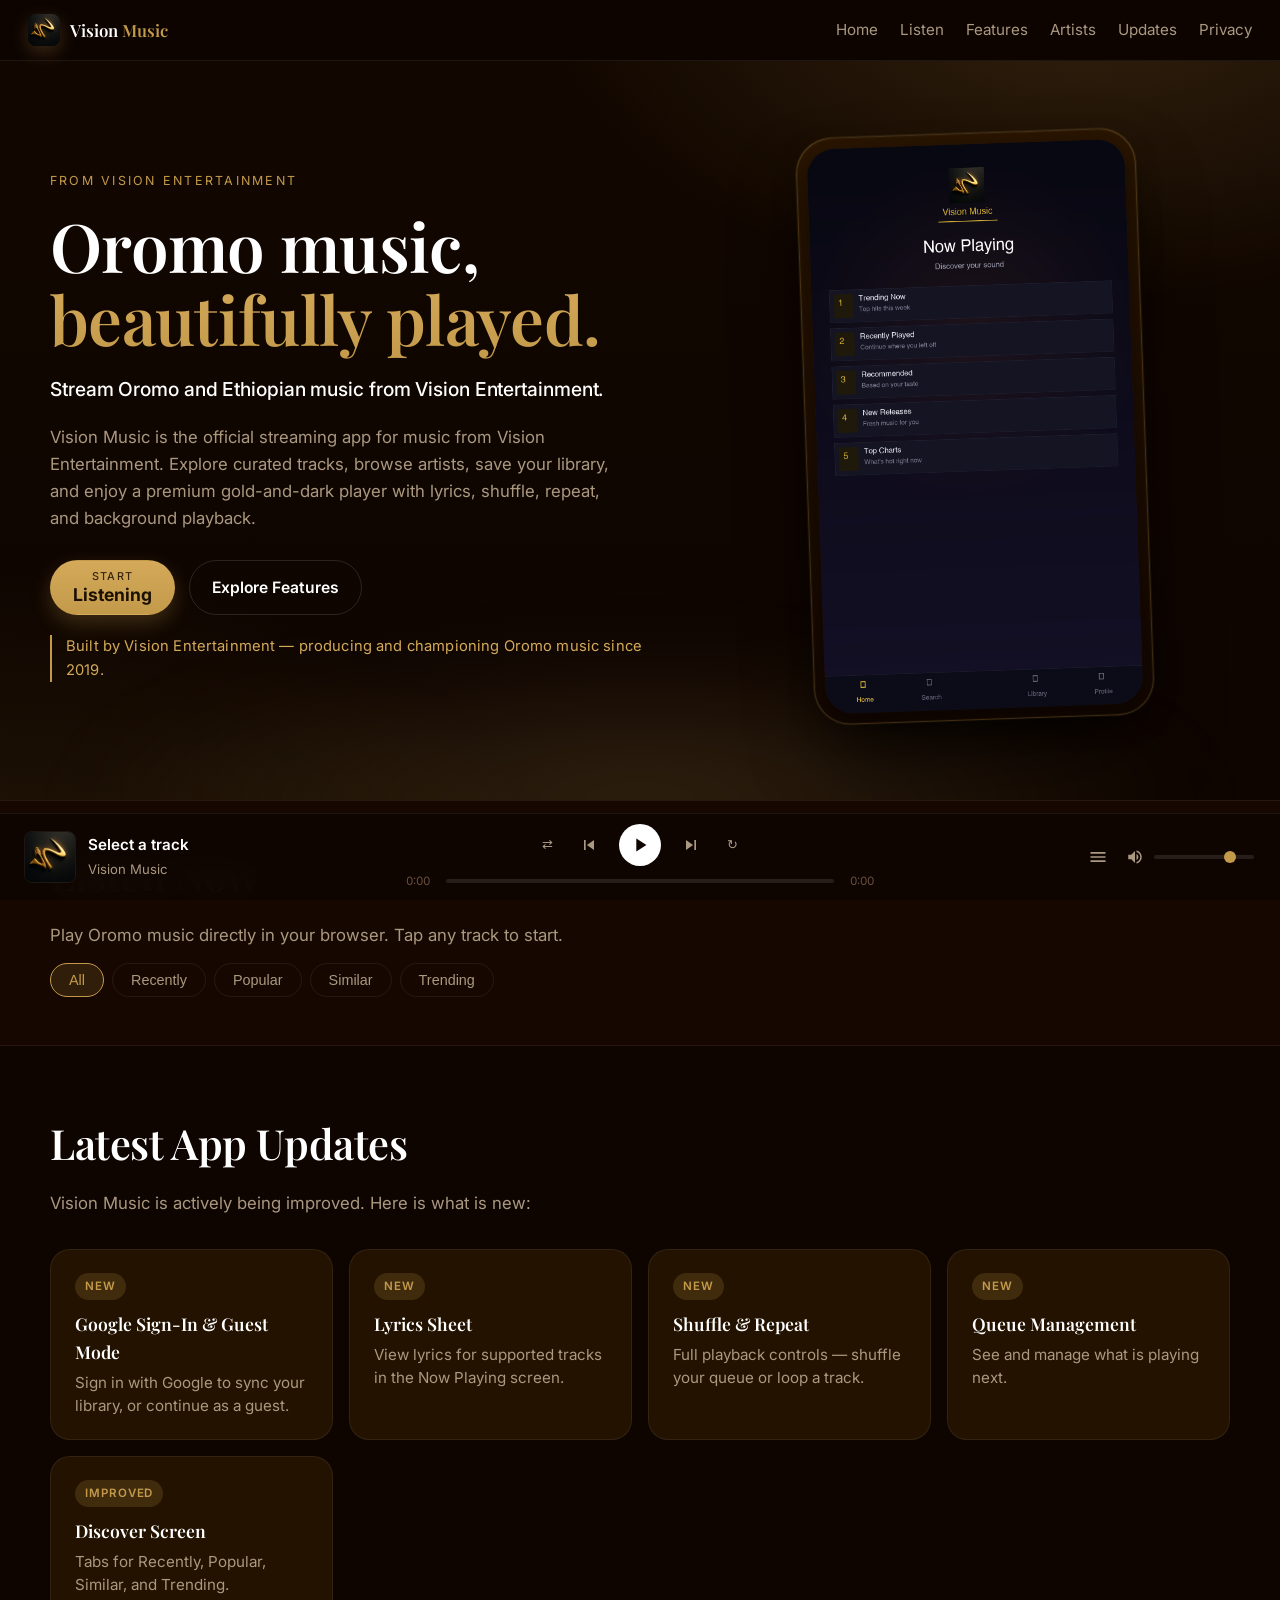
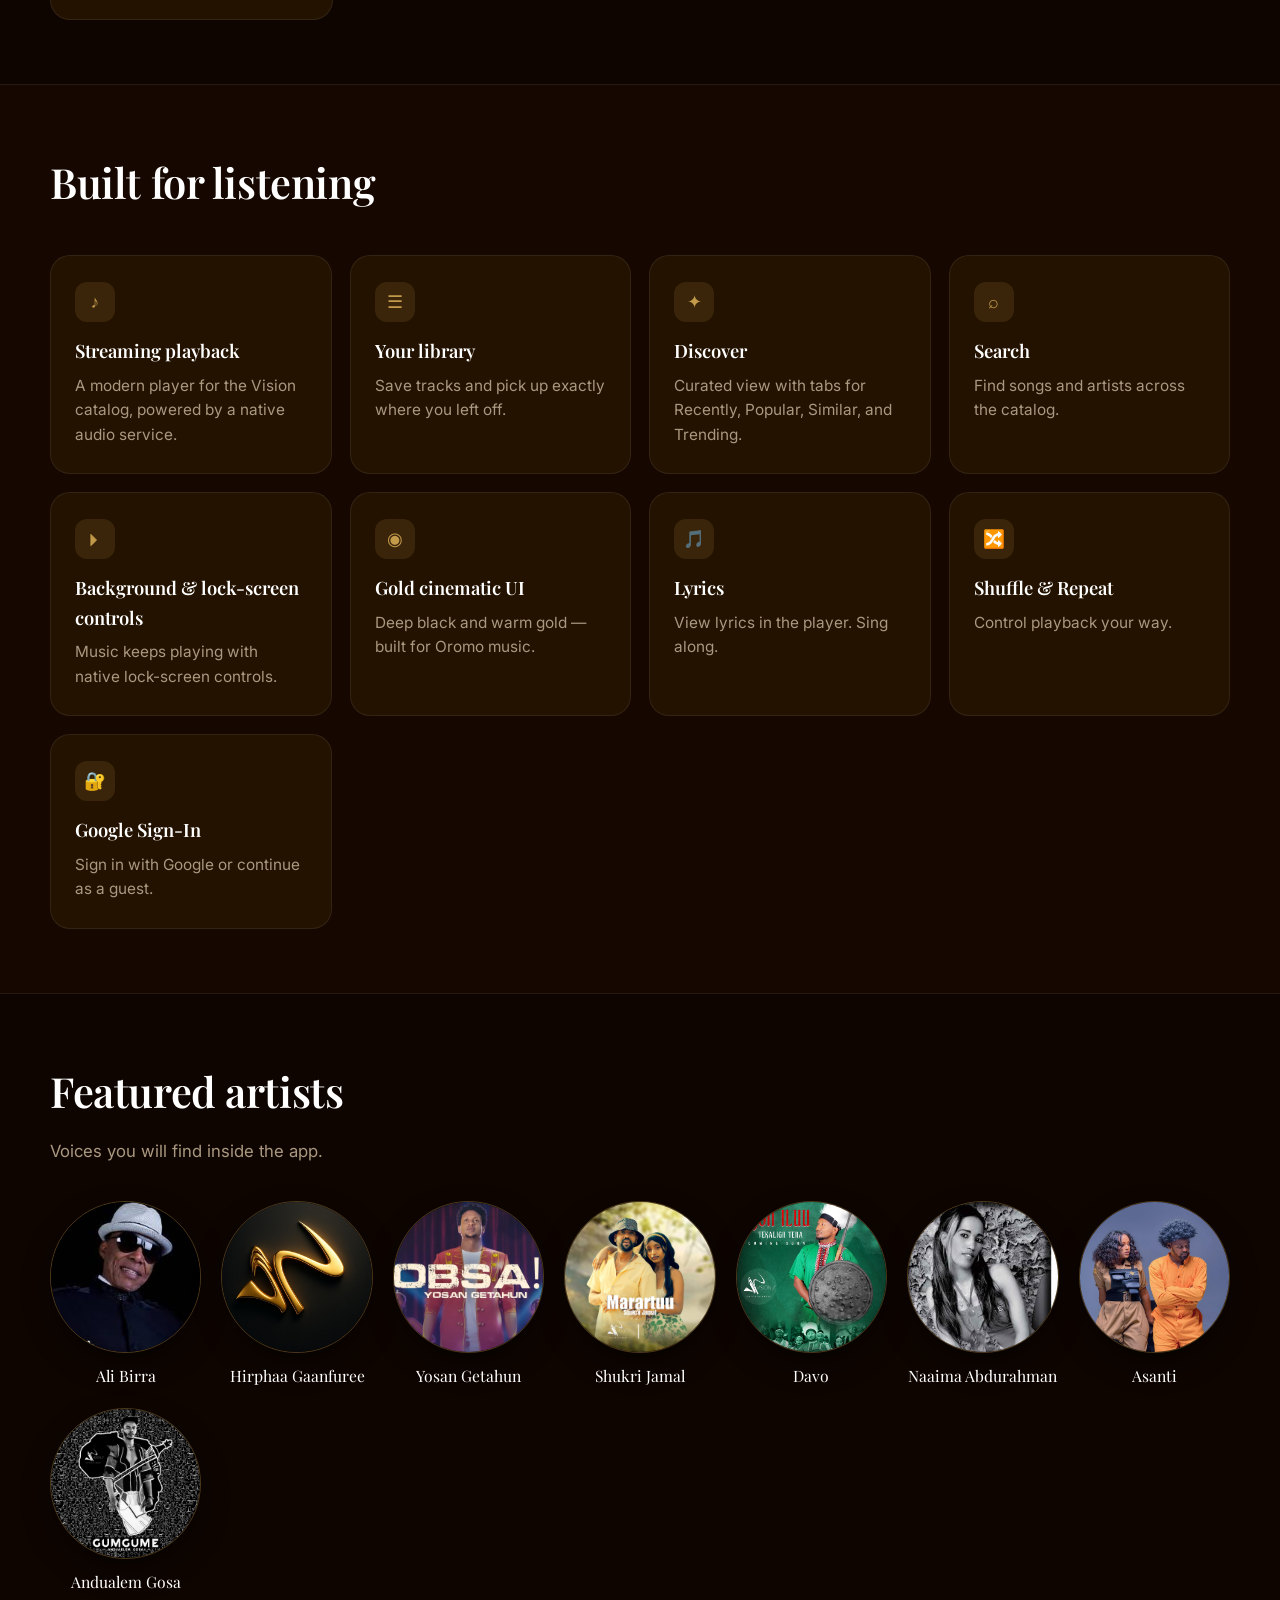
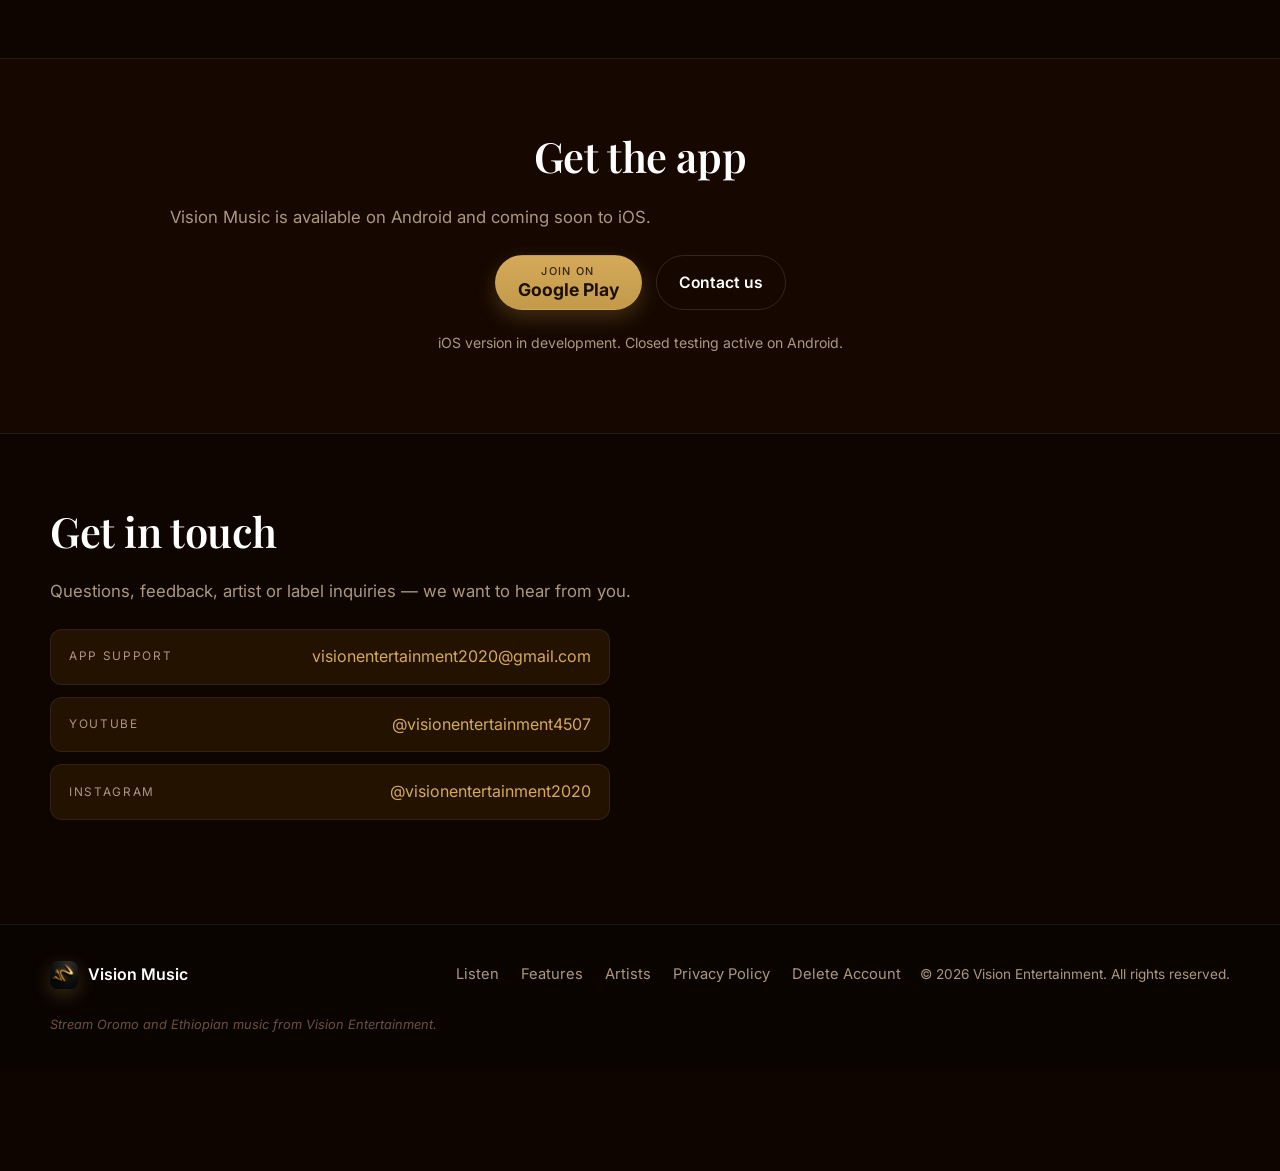
==== commit 899238f3: "Clean up and organize website - Fix duplicate hero section in index.html - Update nav links in priva" ====
--- a/index.html
+++ b/index.html
@@ -18,177 +18,263 @@
 <link rel="stylesheet" href="assets/styles.css">
 </head>
 <body>
+
+<!-- HEADER -->
 <header class="site-header">
-<a class="brand" href="/"><img class="brand-logo" src="assets/img/icon-512.png" alt=""><span class="brand-name">Vision<span class="brand-name-accent">Music</span></span></a>
-<nav class="site-nav" aria-label="Primary">
-<a href="#player">Listen</a>
-<a href="#features">Features</a>
-<a href="#artists">Artists</a>
-<a href="#updates">Updates</a>
-<a href="privacy.html">Privacy</a>
-</nav>
+  <a class="brand" href="/">
+    <img class="brand-logo" src="assets/img/icon-512.png" alt="">
+    <span class="brand-name">Vision<span class="brand-name-accent">Music</span></span>
+  </a>
+  <nav class="site-nav" aria-label="Main navigation">
+    <a href="#home">Home</a>
+    <a href="#listen">Listen</a>
+    <a href="#features">Features</a>
+    <a href="#artists">Artists</a>
+    <a href="#updates">Updates</a>
+    <a href="privacy.html">Privacy</a>
+  </nav>
 </header>
 
 <main>
-<section class="hero">
-<div class="hero-glow" aria-hidden="true"></div>
-<div class="hero-inner">
-<div class="hero-copy">
-<p class="eyebrow">From Vision Entertainment</p>
-<h1>Oromo music,<br><span class="gold">beautifully played.</span></h1>
-<p class="hero-subline">Stream Oromo and Ethiopian music from Vision Entertainment.</p>
-<p class="lede">Vision Music is the official streaming app for music from Vision Entertainment. Explore curated tracks, browse artists, save your library, and enjoy a premium gold-and-dark player with lyrics, shuffle, repeat, and background playback.</p>
-<div class="cta-row">
-<a class="btn btn-primary" href="#player"><span class="btn-kicker">Start</span><span class="btn-label">Listening</span></a>
-<a class="btn btn-ghost" href="#features">Explore Features</a>
-</div>
-<p class="hero-credibility">Built by Vision Entertainment — producing and championing Oromo music since 2019.</p>
-</div>
-<div class="hero-visual" aria-hidden="true">
-<div class="device"><img src="assets/img/screen-home.png" alt="Vision Music home screen"></div>
-</div>
-</div>
-</section>
-
+
+<!-- HERO -->
+<section id="home" class="hero">
+  <div class="hero-glow" aria-hidden="true"></div>
+  <div class="hero-inner">
+    <div class="hero-copy">
+      <p class="eyebrow">From Vision Entertainment</p>
+      <h1>Oromo music,<br><span class="gold">beautifully played.</span></h1>
+      <p class="hero-subline">Stream Oromo and Ethiopian music from Vision Entertainment.</p>
+      <p class="lede">Vision Music is the official streaming app for music from Vision Entertainment. Explore curated tracks, browse artists, save your library, and enjoy a premium gold-and-dark player with lyrics, shuffle, repeat, and background playback.</p>
+      <div class="cta-row">
+        <a class="btn btn-primary" href="#player"><span class="btn-kicker">Start</span><span class="btn-label">Listening</span></a>
+        <a class="btn btn-ghost" href="#features">Explore Features</a>
+      </div>
+      <p class="hero-credibility">Built by Vision Entertainment — producing and championing Oromo music since 2019.</p>
+    </div>
+    <div class="hero-visual" aria-hidden="true">
+      <div class="device"><img src="assets/img/screen-home.png" alt="Vision Music home screen"></div>
+    </div>
+  </div>
+</section>
+
+<!-- PLAYER -->
 <section id="player" class="section section-alt player-section">
-<div class="section-inner">
-<h2 class="section-title">Listen Now</h2>
-<p class="section-lead">Play Oromo music directly in your browser. Tap any track to start.</p>
-<div class="player-tabs">
-<button class="tb tba" data-tab="All">All</button>
-<button class="tb" data-tab="Recently">Recently</button>
-<button class="tb" data-tab="Popular">Popular</button>
-<button class="tb" data-tab="Similar">Similar</button>
-<button class="tb" data-tab="Trending">Trending</button>
-</div>
-<div class="tracks-grid" id="tgrid"></div>
-</div>
-</section>
-
+  <div class="section-inner">
+    <h2 class="section-title">Listen Now</h2>
+    <p class="section-lead">Play Oromo music directly in your browser. Tap any track to start.</p>
+    <div class="player-tabs">
+      <button class="tb tba" data-tab="All">All</button>
+      <button class="tb" data-tab="Recently">Recently</button>
+      <button class="tb" data-tab="Popular">Popular</button>
+      <button class="tb" data-tab="Similar">Similar</button>
+      <button class="tb" data-tab="Trending">Trending</button>
+    </div>
+    <div class="tracks-grid" id="tgrid"></div>
+  </div>
+</section>
+
+<!-- UPDATES -->
 <section id="updates" class="section">
-<div class="section-inner">
-<h2 class="section-title">Latest App Updates</h2>
-<p class="section-lead">Vision Music is actively being improved. Here is what is new:</p>
-<div class="updates-list">
-<div class="update-item"><span class="update-badge">New</span><h4>Google Sign-In &amp; Guest Mode</h4><p>Sign in with Google to sync your library, or continue as a guest.</p></div>
-<div class="update-item"><span class="update-badge">New</span><h4>Lyrics Sheet</h4><p>View lyrics for supported tracks in the Now Playing screen.</p></div>
-<div class="update-item"><span class="update-badge">New</span><h4>Shuffle &amp; Repeat</h4><p>Full playback controls — shuffle your queue or loop a track.</p></div>
-<div class="update-item"><span class="update-badge">New</span><h4>Queue Management</h4><p>See and manage what is playing next.</p></div>
-<div class="update-item"><span class="update-badge">Improved</span><h4>Discover Screen</h4><p>Tabs for Recently, Popular, Similar, and Trending.</p></div>
-</div>
-</div>
-</section>
-
+  <div class="section-inner">
+    <h2 class="section-title">Latest App Updates</h2>
+    <p class="section-lead">Vision Music is actively being improved. Here is what is new:</p>
+    <div class="updates-list">
+      <div class="update-item">
+        <span class="update-badge">New</span>
+        <h4>Google Sign-In & Guest Mode</h4>
+        <p>Sign in with Google to sync your library, or continue as a guest.</p>
+      </div>
+      <div class="update-item">
+        <span class="update-badge">New</span>
+        <h4>Lyrics Sheet</h4>
+        <p>View lyrics for supported tracks in the Now Playing screen.</p>
+      </div>
+      <div class="update-item">
+        <span class="update-badge">New</span>
+        <h4>Shuffle & Repeat</h4>
+        <p>Full playback controls — shuffle your queue or loop a track.</p>
+      </div>
+      <div class="update-item">
+        <span class="update-badge">New</span>
+        <h4>Queue Management</h4>
+        <p>See and manage what is playing next.</p>
+      </div>
+      <div class="update-item">
+        <span class="update-badge">Improved</span>
+        <h4>Discover Screen</h4>
+        <p>Tabs for Recently, Popular, Similar, and Trending.</p>
+      </div>
+    </div>
+  </div>
+</section>
+
+<!-- FEATURES -->
 <section id="features" class="section section-alt">
-<div class="section-inner">
-<h2 class="section-title">Built for listening</h2>
-<div class="features">
-<article class="feature"><div class="feature-icon">♪</div><h3>Streaming playback</h3><p>A modern player for the Vision catalog, powered by a native audio service.</p></article>
-<article class="feature"><div class="feature-icon">☰</div><h3>Your library</h3><p>Save tracks and pick up exactly where you left off.</p></article>
-<article class="feature"><div class="feature-icon">✦</div><h3>Discover</h3><p>Curated view with tabs for Recently, Popular, Similar, and Trending.</p></article>
-<article class="feature"><div class="feature-icon">⌕</div><h3>Search</h3><p>Find songs and artists across the catalog.</p></article>
-<article class="feature"><div class="feature-icon">⏵</div><h3>Background &amp; lock-screen controls</h3><p>Music keeps playing with native lock-screen controls.</p></article>
-<article class="feature"><div class="feature-icon">◉</div><h3>Gold cinematic UI</h3><p>Deep black and warm gold — built for Oromo music.</p></article>
-<article class="feature"><div class="feature-icon">🎵</div><h3>Lyrics</h3><p>View lyrics in the player. Sing along.</p></article>
-<article class="feature"><div class="feature-icon">🔀</div><h3>Shuffle &amp; Repeat</h3><p>Control playback your way.</p></article>
-<article class="feature"><div class="feature-icon">🔐</div><h3>Google Sign-In</h3><p>Sign in with Google or continue as a guest.</p></article>
-</div>
-</div>
-</section>
-
+  <div class="section-inner">
+    <h2 class="section-title">Built for listening</h2>
+    <div class="features">
+      <article class="feature">
+        <div class="feature-icon">♪</div>
+        <h3>Streaming playback</h3>
+        <p>A modern player for the Vision catalog, powered by a native audio service.</p>
+      </article>
+      <article class="feature">
+        <div class="feature-icon">☰</div>
+        <h3>Your library</h3>
+        <p>Save tracks and pick up exactly where you left off.</p>
+      </article>
+      <article class="feature">
+        <div class="feature-icon">✦</div>
+        <h3>Discover</h3>
+        <p>Curated view with tabs for Recently, Popular, Similar, and Trending.</p>
+      </article>
+      <article class="feature">
+        <div class="feature-icon">⌕</div>
+        <h3>Search</h3>
+        <p>Find songs and artists across the catalog.</p>
+      </article>
+      <article class="feature">
+        <div class="feature-icon">⏵</div>
+        <h3>Background & lock-screen controls</h3>
+        <p>Music keeps playing with native lock-screen controls.</p>
+      </article>
+      <article class="feature">
+        <div class="feature-icon">◉</div>
+        <h3>Gold cinematic UI</h3>
+        <p>Deep black and warm gold — built for Oromo music.</p>
+      </article>
+      <article class="feature">
+        <div class="feature-icon">🎵</div>
+        <h3>Lyrics</h3>
+        <p>View lyrics in the player. Sing along.</p>
+      </article>
+      <article class="feature">
+        <div class="feature-icon">🔀</div>
+        <h3>Shuffle & Repeat</h3>
+        <p>Control playback your way.</p>
+      </article>
+      <article class="feature">
+        <div class="feature-icon">🔐</div>
+        <h3>Google Sign-In</h3>
+        <p>Sign in with Google or continue as a guest.</p>
+      </article>
+    </div>
+  </div>
+</section>
+
+<!-- ARTISTS -->
 <section id="artists" class="section">
-<div class="section-inner">
-<h2 class="section-title">Featured artists</h2>
-<p class="section-lead">Voices you will find inside the app.</p>
-<div class="artists">
-<figure class="artist"><img src="assets/covers/ali-birra.jpg" alt="Ali Birra"><figcaption>Ali Birra</figcaption></figure>
-<figure class="artist"><img src="assets/covers/default.png" alt="Hirphaa Gaanfuree"><figcaption>Hirphaa Gaanfuree</figcaption></figure>
-<figure class="artist"><img src="assets/covers/yosan-getahun.jpg" alt="Yosan Getahun"><figcaption>Yosan Getahun</figcaption></figure>
-<figure class="artist"><img src="assets/covers/shukri-jamal.jpg" alt="Shukri Jamal"><figcaption>Shukri Jamal</figcaption></figure>
-<figure class="artist"><img src="assets/covers/davo.jpg" alt="Davo"><figcaption>Davo</figcaption></figure>
-<figure class="artist"><img src="assets/covers/naaima-abdurahman.jpg" alt="Naaima Abdurahman"><figcaption>Naaima Abdurahman</figcaption></figure>
-<figure class="artist"><img src="assets/covers/asanti.jpg" alt="Asanti"><figcaption>Asanti</figcaption></figure>
-<figure class="artist"><img src="assets/covers/andualem-gosa.jpg" alt="Andualem Gosa"><figcaption>Andualem Gosa</figcaption></figure>
-</div>
-</div>
-</section>
-
+  <div class="section-inner">
+    <h2 class="section-title">Featured artists</h2>
+    <p class="section-lead">Voices you will find inside the app.</p>
+    <div class="artists">
+      <figure class="artist"><img src="assets/covers/ali-birra.jpg" alt="Ali Birra"><figcaption>Ali Birra</figcaption></figure>
+      <figure class="artist"><img src="assets/covers/default.png" alt="Hirphaa Gaanfuree"><figcaption>Hirphaa Gaanfuree</figcaption></figure>
+      <figure class="artist"><img src="assets/covers/yosan-getahun.jpg" alt="Yosan Getahun"><figcaption>Yosan Getahun</figcaption></figure>
+      <figure class="artist"><img src="assets/covers/shukri-jamal.jpg" alt="Shukri Jamal"><figcaption>Shukri Jamal</figcaption></figure>
+      <figure class="artist"><img src="assets/covers/davo.jpg" alt="Davo"><figcaption>Davo</figcaption></figure>
+      <figure class="artist"><img src="assets/covers/naaima-abdurahman.jpg" alt="Naaima Abdurahman"><figcaption>Naaima Abdurahman</figcaption></figure>
+      <figure class="artist"><img src="assets/covers/asanti.jpg" alt="Asanti"><figcaption>Asanti</figcaption></figure>
+      <figure class="artist"><img src="assets/covers/andualem-gosa.jpg" alt="Andualem Gosa"><figcaption>Andualem Gosa</figcaption></figure>
+    </div>
+  </div>
+</section>
+
+<!-- DOWNLOAD -->
 <section id="download" class="section section-alt">
-<div class="section-inner download">
-<h2 class="section-title">Get the app</h2>
-<p class="section-lead">Vision Music is available on Android and coming soon to iOS.</p>
-<div class="cta-row">
-<a class="btn btn-primary" href="https://play.google.com/apps/testing/com.visionmusic.app" target="_blank" rel="noopener"><span class="btn-kicker">Join on</span><span class="btn-label">Google Play</span></a>
-<a class="btn btn-ghost" href="#contact">Contact us</a>
-</div>
-<p class="hero-note" style="margin-top:22px">iOS version in development. Closed testing active on Android.</p>
-</div>
-</section>
-
+  <div class="section-inner download">
+    <h2 class="section-title">Get the app</h2>
+    <p class="section-lead">Vision Music is available on Android and coming soon to iOS.</p>
+    <div class="cta-row">
+      <a class="btn btn-primary" href="https://play.google.com/apps/testing/com.visionmusic.app" target="_blank" rel="noopener"><span class="btn-kicker">Join on</span><span class="btn-label">Google Play</span></a>
+      <a class="btn btn-ghost" href="#contact">Contact us</a>
+    </div>
+    <p class="hero-note" style="margin-top:22px">iOS version in development. Closed testing active on Android.</p>
+  </div>
+</section>
+
+<!-- CONTACT -->
 <section id="contact" class="section">
-<div class="section-inner contact">
-<h2 class="section-title">Get in touch</h2>
-<p class="section-lead">Questions, feedback, artist or label inquiries — we want to hear from you.</p>
-<ul class="contact-list">
-<li><span class="contact-label">App support</span><a href="mailto:visionentertainment2020@gmail.com">visionentertainment2020@gmail.com</a></li>
-<li><span class="contact-label">YouTube</span><a href="https://www.youtube.com/@visionentertainment4507" target="_blank" rel="noopener">@visionentertainment4507</a></li>
-<li><span class="contact-label">Instagram</span><a href="https://www.instagram.com/visionentertainment2020/" target="_blank" rel="noopener">@visionentertainment2020</a></li>
-</ul>
-</div>
-</section>
+  <div class="section-inner contact">
+    <h2 class="section-title">Get in touch</h2>
+    <p class="section-lead">Questions, feedback, artist or label inquiries — we want to hear from you.</p>
+    <ul class="contact-list">
+      <li><span class="contact-label">App support</span><a href="mailto:visionentertainment2020@gmail.com">visionentertainment2020@gmail.com</a></li>
+      <li><span class="contact-label">YouTube</span><a href="https://www.youtube.com/@visionentertainment4507" target="_blank" rel="noopener">@visionentertainment4507</a></li>
+      <li><span class="contact-label">Instagram</span><a href="https://www.instagram.com/visionentertainment2020/" target="_blank" rel="noopener">@visionentertainment2020</a></li>
+    </ul>
+  </div>
+</section>
+
 </main>
 
+<!-- FOOTER -->
 <footer class="site-footer">
-<div class="footer-inner">
-<div class="footer-brand"><img class="brand-logo" src="assets/img/icon-512.png" alt=""><span>Vision Music</span></div>
-<nav class="footer-nav" aria-label="Footer">
-<a href="#player">Listen</a>
-<a href="#features">Features</a>
-<a href="#artists">Artists</a>
-<a href="privacy.html">Privacy Policy</a>
-<a href="delete-account.html">Delete Account</a>
-</nav>
-<p class="footer-copy">© <span id="year">2026</span> Vision Entertainment. All rights reserved.</p>
-<p class="footer-tagline">Stream Oromo and Ethiopian music from Vision Entertainment.</p>
-</div>
+  <div class="footer-inner">
+    <div class="footer-brand">
+      <img class="brand-logo" src="assets/img/icon-512.png" alt="">
+      <span>Vision Music</span>
+    </div>
+    <nav class="footer-nav" aria-label="Footer">
+      <a href="#player">Listen</a>
+      <a href="#features">Features</a>
+      <a href="#artists">Artists</a>
+      <a href="privacy.html">Privacy Policy</a>
+      <a href="delete-account.html">Delete Account</a>
+    </nav>
+    <p class="footer-copy">© <span id="year">2026</span> Vision Entertainment. All rights reserved.</p>
+    <p class="footer-tagline">Stream Oromo and Ethiopian music from Vision Entertainment.</p>
+  </div>
 </footer>
 
 <!-- PLAYER BAR -->
 <div class="player-bar" id="pbar">
-<div class="player-track">
-<img class="player-cover" id="pcover" src="assets/img/icon-512.png" alt="">
-<div class="player-meta">
-<p class="player-title" id="ptitle">Select a track</p>
-<p class="player-artist" id="partist">Vision Music</p>
-</div>
-</div>
-<div class="player-controls">
-<div class="control-buttons">
-<button class="control-btn" id="shuffleBtn" title="Shuffle">⇄</button>
-<button class="control-btn" id="prevBtn" title="Previous"><svg width="20" height="20" viewBox="0 0 24 24" fill="currentColor"><path d="M6 6h2v12H6zm3.5 6l8.5 6V6z"/></svg></button>
-<button class="control-btn play" id="playBtn" title="Play/Pause"><svg width="22" height="22" viewBox="0 0 24 24" fill="currentColor"><path d="M8 5v14l11-7z"/></svg></button>
-<button class="control-btn" id="nextBtn" title="Next"><svg width="20" height="20" viewBox="0 0 24 24" fill="currentColor"><path d="M6 18l8.5-6L6 6v12zM16 6v12h2V6h-2z"/></svg></button>
-<button class="control-btn" id="repeatBtn" title="Repeat"><span>↻</span></button>
-</div>
-<div class="progress-wrap">
-<span class="time" id="ctime">0:00</span>
-<div class="progress-container" id="pcont"><div class="progress-bar" id="pbar2"></div></div>
-<span class="time" id="tdur">0:00</span>
-</div>
-</div>
-<div class="player-extras">
-<button class="control-btn" id="qbtn" title="Queue"><svg width="20" height="20" viewBox="0 0 24 24" fill="currentColor"><path d="M3 18h18v-2H3v2zm0-5h18v-2H3v2zm0-7v2h18V6H3z"/></svg></button>
-<div class="volume-wrap">
-<svg width="18" height="18" viewBox="0 0 24 24" fill="currentColor" style="color:var(--text-soft)"><path d="M3 9v6h4l5 5V4L7 9H3zm13.5 3c0-1.77-1.02-3.29-2.5-4.03v8.05c1.48-.73 2.5-2.25 2.5-4.02zM14 3.23v2.06c2.89.86 5 3.54 5 6.71s-2.11 5.85-5 6.71v2.06c4.01-.91 7-4.49 7-8.77s-2.99-7.86-7-8.77z"/></svg>
-<input type="range" class="volume-slider" id="vol" min="0" max="1" step="0.01" value="0.8">
-</div>
-</div>
+  <div class="player-track">
+    <img class="player-cover" id="pcover" src="assets/img/icon-512.png" alt="">
+    <div class="player-meta">
+      <p class="player-title" id="ptitle">Select a track</p>
+      <p class="player-artist" id="partist">Vision Music</p>
+    </div>
+  </div>
+  <div class="player-controls">
+    <div class="control-buttons">
+      <button class="control-btn" id="shuffleBtn" title="Shuffle">⇄</button>
+      <button class="control-btn" id="prevBtn" title="Previous">
+        <svg width="20" height="20" viewBox="0 0 24 24" fill="currentColor"><path d="M6 6h2v12H6zm3.5 6l8.5 6V6z"/></svg>
+      </button>
+      <button class="control-btn play" id="playBtn" title="Play/Pause">
+        <svg width="22" height="22" viewBox="0 0 24 24" fill="currentColor"><path d="M8 5v14l11-7z"/></svg>
+      </button>
+      <button class="control-btn" id="nextBtn" title="Next">
+        <svg width="20" height="20" viewBox="0 0 24 24" fill="currentColor"><path d="M6 18l8.5-6L6 6v12zM16 6v12h2V6h-2z"/></svg>
+      </button>
+      <button class="control-btn" id="repeatBtn" title="Repeat"><span>↻</span></button>
+    </div>
+    <div class="progress-wrap">
+      <span class="time" id="ctime">0:00</span>
+      <div class="progress-container" id="pcont"><div class="progress-bar" id="pbar2"></div></div>
+      <span class="time" id="tdur">0:00</span>
+    </div>
+  </div>
+  <div class="player-extras">
+    <button class="control-btn" id="qbtn" title="Queue">
+      <svg width="20" height="20" viewBox="0 0 24 24" fill="currentColor"><path d="M3 18h18v-2H3v2zm0-5h18v-2H3v2zm0-7v2h18V6H3z"/></svg>
+    </button>
+    <div class="volume-wrap">
+      <svg width="18" height="18" viewBox="0 0 24 24" fill="currentColor" style="color:var(--text-soft)"><path d="M3 9v6h4l5 5V4L7 9H3zm13.5 3c0-1.77-1.02-3.29-2.5-4.03v8.05c1.48-.73 2.5-2.25 2.5-4.02zM14 3.23v2.06c2.89.86 5 3.54 5 6.71s-2.11 5.85-5 6.71v2.06c4.01-.91 7-4.49 7-8.77s-2.99-7.86-7-8.77z"/></svg>
+      <input type="range" class="volume-slider" id="vol" min="0" max="1" step="0.01" value="0.8">
+    </div>
+  </div>
 </div>
 
 <!-- QUEUE PANEL -->
 <div class="queue-panel" id="qpanel">
-<div class="queue-header"><h3>Queue</h3><button class="close-queue" id="cq">✕</button></div>
-<div class="queue-list" id="qlist"></div>
+  <div class="queue-header">
+    <h3>Queue</h3>
+    <button class="close-queue" id="cq">✕</button>
+  </div>
+  <div class="queue-list" id="qlist"></div>
 </div>
 
 <script>document.getElementById('year').textContent=new Date().getFullYear();</script>
--- a/assets/styles.css
+++ b/assets/styles.css
@@ -1,17 +1,1124 @@
-:root{--gold:#C39A4A;--gold-light:#D4AA5A;--gold-deep:#A67C32;--gold-dim:#8B6820;--bg:#0E0500;--bg-alt:#160800;--surface:#1A0A00;--card:#231200;--card-hover:#2a1600;--text:#FFFFFF;--text-soft:#AA9880;--text-dim:#6B5040;--line:rgba(255,255,255,0.07);--line-strong:rgba(255,255,255,0.12);--radius-s:12px;--radius-m:16px;--radius-l:20px;--radius-xl:28px;--max-w:1180px;--font-sans:"Inter",-apple-system,BlinkMacSystemFont,"SF Pro Text","Segoe UI",Roboto,Helvetica,Arial,sans-serif;--font-display:"Playfair Display","Cormorant Garamond",Georgia,serif}*{box-sizing:border-box}html,body{margin:0;padding:0}body{background:var(--bg);color:var(--text);font-family:var(--font-sans);font-size:16px;line-height:1.6;-webkit-font-smoothing:antialiased;-moz-osx-font-smoothing:grayscale;overflow-x:hidden;padding-bottom:100px}a{color:var(--gold-light);text-decoration:none}a:hover{color:var(--gold)}img{max-width:100%;display:block}
-.site-header{position:sticky;top:0;z-index:40;display:flex;align-items:center;justify-content:space-between;padding:14px 28px;background:rgba(14,5,0,0.92);backdrop-filter:saturate(160%) blur(12px);-webkit-backdrop-filter:saturate(160%) blur(12px);border-bottom:1px solid var(--line)}.brand{display:inline-flex;align-items:center;gap:10px;color:var(--text);font-weight:600}.brand-logo{width:32px;height:32px;border-radius:8px;box-shadow:0 6px 18px rgba(195,154,74,0.25)}.brand-name{font-family:var(--font-display);font-size:1.05rem}.brand-name-accent{color:var(--gold);margin-left:4px}.site-nav{display:flex;gap:22px}.site-nav a{color:var(--text-soft);font-size:0.95rem;transition:color .2s ease}.site-nav a:hover,.site-nav a[aria-current="page"]{color:var(--text)}
-.hero{position:relative;padding:72px 28px 80px;overflow:hidden;background:radial-gradient(900px 520px at 85% -10%,rgba(195,154,74,0.18),transparent 60%),radial-gradient(900px 500px at 0% 110%,rgba(166,124,50,0.12),transparent 60%),linear-gradient(180deg,#120700 0%,#0E0500 100%)}.hero-glow{position:absolute;inset:auto -15% -30% -15%;height:60%;background:radial-gradient(closest-side,rgba(212,170,90,0.18),transparent 70%);filter:blur(40px);pointer-events:none}.hero-inner{position:relative;max-width:var(--max-w);margin:0 auto;display:grid;grid-template-columns:1.1fr .9fr;gap:48px;align-items:center}.hero-copy h1{font-family:var(--font-display);font-weight:600;font-size:clamp(2.4rem,5.6vw,4.2rem);line-height:1.08;letter-spacing:-0.01em;margin:0 0 22px}.gold{background:linear-gradient(180deg,var(--gold-light),var(--gold));-webkit-background-clip:text;background-clip:text;-webkit-text-fill-color:transparent}.eyebrow{color:var(--gold);text-transform:uppercase;letter-spacing:0.18em;font-size:0.78rem;margin:0 0 18px}.hero-subline{max-width:600px;color:var(--text);font-size:1.2rem;font-weight:500;line-height:1.45;margin:0 0 20px;letter-spacing:-0.005em}.lede{max-width:560px;color:var(--text-soft);font-size:1.05rem;margin:0 0 28px}.hero-credibility{margin:20px 0 0;max-width:600px;color:var(--gold-light);font-size:0.92rem;letter-spacing:0.01em;border-left:2px solid var(--gold);padding-left:14px}.cta-row{display:flex;flex-wrap:wrap;gap:14px}.btn{display:inline-flex;align-items:center;justify-content:center;padding:14px 22px;border-radius:999px;font-weight:600;font-size:0.98rem;line-height:1;transition:transform .15s ease,background .2s ease,border-color .2s ease,color .2s ease,filter .2s ease;border:1px solid transparent;cursor:pointer}.btn:hover{transform:translateY(-1px)}.btn-primary{background:linear-gradient(180deg,var(--gold-light),var(--gold));color:#1c1000;flex-direction:column;padding:10px 22px;line-height:1.1;gap:2px;box-shadow:0 8px 20px rgba(195,154,74,0.25)}.btn-primary .btn-kicker{font-size:0.68rem;font-weight:500;text-transform:uppercase;letter-spacing:0.12em;opacity:0.85}.btn-primary .btn-label{font-size:1.1rem;font-weight:700}.btn-primary:hover{filter:brightness(1.05);color:#1c1000}.btn-ghost{background:transparent;border-color:var(--line-strong);color:var(--text)}.btn-ghost:hover{border-color:var(--gold);color:var(--gold)}.hero-note{margin-top:20px;color:var(--text-soft);font-size:0.88rem}.hero-visual{position:relative;display:flex;align-items:center;justify-content:center}.device{width:min(340px,80%);border-radius:36px;padding:10px;background:linear-gradient(180deg,#2a1500,#140700);border:1px solid rgba(212,170,90,0.25);box-shadow:0 40px 80px -20px rgba(0,0,0,0.8),0 0 0 1px rgba(195,154,74,0.12),inset 0 0 0 1px rgba(255,255,255,0.03);transform:rotate(-2deg)}.device img{width:100%;border-radius:28px;display:block;box-shadow:0 10px 30px rgba(0,0,0,0.5)}
-.section{padding:64px 28px;background:var(--bg)}.section-alt{background:var(--bg-alt);border-top:1px solid var(--line);border-bottom:1px solid var(--line)}.section-inner{max-width:var(--max-w);margin:0 auto}.section-title{font-family:var(--font-display);font-weight:600;font-size:clamp(1.9rem,3.6vw,2.6rem);margin:0 0 14px;letter-spacing:-0.01em}.section-lead{color:var(--text-soft);font-size:1.05rem;max-width:720px;margin:0 0 14px}.section-body{color:var(--text-soft);max-width:720px;margin:0}
-.player-section{padding:40px 28px 24px}.player-tabs{display:flex;gap:8px;flex-wrap:wrap;margin-bottom:24px}.tb{padding:8px 18px;border-radius:999px;border:1px solid var(--line);background:transparent;color:var(--text-soft);font-size:0.9rem;cursor:pointer;transition:all .2s ease}.tb:hover{border-color:var(--gold-dim);color:var(--text)}.tb.tba{background:rgba(195,154,74,0.15);border-color:var(--gold);color:var(--gold)}.tracks-grid{display:grid;grid-template-columns:repeat(auto-fill,minmax(160px,1fr));gap:20px}.tc{background:var(--card);border:1px solid var(--line);border-radius:var(--radius-m);padding:12px;cursor:pointer;transition:transform .2s ease,border-color .2s ease,background .2s ease}.tc:hover{transform:translateY(-3px);border-color:rgba(195,154,74,0.4);background:var(--card-hover)}.tcw{position:relative;border-radius:var(--radius-s);overflow:hidden;margin-bottom:12px}.tcov{width:100%;aspect-ratio:1;object-fit:cover;border-radius:var(--radius-s)}.tpb{position:absolute;bottom:8px;right:8px;width:44px;height:44px;border-radius:50%;background:var(--gold);color:#1c1000;border:none;display:flex;align-items:center;justify-content:center;cursor:pointer;opacity:0;transform:translateY(6px);transition:opacity .2s ease,transform .2s ease;box-shadow:0 4px 12px rgba(0,0,0,0.4)}.tc:hover .tpb{opacity:1;transform:translateY(0)}.tt{font-size:0.95rem;font-weight:600;margin:0 0 4px;white-space:nowrap;overflow:hidden;text-overflow:ellipsis}.ta{font-size:0.85rem;color:var(--text-soft);margin:0;white-space:nowrap;overflow:hidden;text-overflow:ellipsis}
-.player-bar{position:fixed;bottom:0;left:0;right:0;z-index:50;background:rgba(14,5,0,0.96);backdrop-filter:saturate(160%) blur(16px);-webkit-backdrop-filter:saturate(160%) blur(16px);border-top:1px solid var(--line);padding:10px 24px;display:grid;grid-template-columns:1fr 1.5fr 1fr;gap:20px;align-items:center}.player-track{display:flex;align-items:center;gap:12px;min-width:0}.player-cover{width:52px;height:52px;border-radius:8px;object-fit:cover;border:1px solid var(--line)}.player-meta{min-width:0}.player-title{font-size:0.95rem;font-weight:600;margin:0;white-space:nowrap;overflow:hidden;text-overflow:ellipsis}.player-artist{font-size:0.82rem;color:var(--text-soft);margin:2px 0 0;white-space:nowrap;overflow:hidden;text-overflow:ellipsis}.player-controls{display:flex;flex-direction:column;align-items:center;gap:6px}.control-buttons{display:flex;align-items:center;gap:14px}.control-btn{background:none;border:none;color:var(--text-soft);cursor:pointer;padding:6px;border-radius:50%;display:flex;align-items:center;justify-content:center;transition:color .2s ease,background .2s ease}.control-btn:hover{color:var(--text);background:rgba(255,255,255,0.06)}.control-btn.active{color:var(--gold)}.control-btn.play{width:42px;height:42px;background:var(--text);color:var(--bg)}.control-btn.play:hover{background:var(--gold);color:#1c1000}.progress-wrap{display:flex;align-items:center;gap:10px;width:100%;max-width:480px}.time{font-size:0.72rem;color:var(--text-dim);min-width:36px;text-align:center;font-variant-numeric:tabular-nums}.progress-container{flex:1;height:4px;background:rgba(255,255,255,0.1);border-radius:2px;cursor:pointer;position:relative}.progress-bar{height:100%;background:var(--gold);border-radius:2px;width:0%;transition:width .1s linear}.player-extras{display:flex;align-items:center;justify-content:flex-end;gap:12px}.volume-wrap{display:flex;align-items:center;gap:8px}.volume-slider{width:100px;height:4px;-webkit-appearance:none;appearance:none;background:rgba(255,255,255,0.1);border-radius:2px;cursor:pointer}.volume-slider::-webkit-slider-thumb{-webkit-appearance:none;width:12px;height:12px;border-radius:50%;background:var(--gold);cursor:pointer}.volume-slider::-moz-range-thumb{width:12px;height:12px;border-radius:50%;background:var(--gold);cursor:pointer;border:none}
-.queue-panel{position:fixed;top:0;right:0;bottom:0;width:340px;max-width:90vw;background:rgba(14,5,0,0.98);backdrop-filter:blur(20px);border-left:1px solid var(--line);z-index:60;transform:translateX(100%);transition:transform .3s ease;display:flex;flex-direction:column}.queue-panel.open{transform:translateX(0)}.queue-header{padding:20px 24px;border-bottom:1px solid var(--line);display:flex;align-items:center;justify-content:space-between}.queue-header h3{margin:0;font-family:var(--font-display);font-size:1.2rem}.close-queue{background:none;border:none;color:var(--text-soft);font-size:1.4rem;cursor:pointer}.queue-list{flex:1;overflow-y:auto;padding:12px}.qi{display:flex;align-items:center;gap:12px;padding:10px 12px;border-radius:10px;cursor:pointer;transition:background .15s ease}.qi:hover{background:rgba(255,255,255,0.04)}.qi.qa{background:rgba(195,154,74,0.12)}.qthumb{width:40px;height:40px;border-radius:6px;object-fit:cover}.qinfo{flex:1;min-width:0}.qt{font-size:0.9rem;font-weight:500;margin:0;white-space:nowrap;overflow:hidden;text-overflow:ellipsis}.qa2{font-size:0.8rem;color:var(--text-soft);margin:2px 0 0}.qp{color:var(--gold);font-size:0.8rem}
-.updates-list{margin-top:32px;display:grid;gap:16px;grid-template-columns:repeat(auto-fit,minmax(280px,1fr))}.update-item{background:var(--card);border:1px solid var(--line);border-radius:var(--radius-l);padding:22px 24px;transition:border-color .2s ease,transform .2s ease}.update-item:hover{border-color:rgba(195,154,74,0.45);transform:translateY(-2px)}.update-badge{display:inline-block;padding:4px 10px;border-radius:999px;font-size:0.72rem;font-weight:600;text-transform:uppercase;letter-spacing:0.08em;background:rgba(195,154,74,0.18);color:var(--gold);margin-bottom:10px}.update-item h4{font-family:var(--font-display);font-weight:600;font-size:1.1rem;margin:0 0 6px;color:var(--text)}.update-item p{color:var(--text-soft);margin:0;font-size:0.95rem;line-height:1.5}
-.features{margin-top:40px;display:grid;gap:18px;grid-template-columns:repeat(auto-fit,minmax(260px,1fr))}.feature{background:var(--card);border:1px solid var(--line);border-radius:var(--radius-l);padding:26px 24px;transition:border-color .2s ease,transform .2s ease,background .2s ease}.feature:hover{border-color:rgba(195,154,74,0.45);transform:translateY(-2px);background:var(--card-hover)}.feature-icon{display:inline-flex;align-items:center;justify-content:center;width:40px;height:40px;border-radius:12px;background:rgba(195,154,74,0.14);color:var(--gold);font-size:1.1rem;margin-bottom:14px}.feature h3{font-family:var(--font-display);font-weight:600;font-size:1.15rem;margin:0 0 8px}.feature p{color:var(--text-soft);margin:0;font-size:0.96rem}
-.artists{margin-top:36px;display:grid;grid-template-columns:repeat(auto-fit,minmax(150px,1fr));gap:20px}.artist{margin:0;text-align:center;transition:transform .2s ease}.artist:hover{transform:translateY(-3px)}.artist img{width:100%;aspect-ratio:1/1;object-fit:cover;border-radius:50%;border:1px solid rgba(195,154,74,0.35);box-shadow:0 12px 28px rgba(0,0,0,0.45);transition:border-color .2s ease,box-shadow .2s ease}.artist:hover img{border-color:var(--gold-light);box-shadow:0 14px 32px rgba(195,154,74,0.25)}.artist figcaption{margin-top:10px;font-family:var(--font-display);font-size:0.98rem;color:var(--text)}
-.site-footer{background:#0a0400;border-top:1px solid var(--line);padding:36px 28px;margin-top:40px}.footer-inner{max-width:var(--max-w);margin:0 auto;display:grid;grid-template-columns:auto 1fr auto;gap:18px;align-items:center}.footer-brand{display:inline-flex;align-items:center;gap:10px;color:var(--text);font-weight:600}.footer-brand .brand-logo{width:28px;height:28px}.footer-nav{display:flex;gap:22px;justify-content:center;flex-wrap:wrap}.footer-nav a{color:var(--text-soft);font-size:0.92rem}.footer-nav a:hover{color:var(--text)}.footer-copy{color:var(--text-soft);font-size:0.85rem;margin:0;text-align:right}.footer-tagline{color:var(--text-dim);font-size:0.8rem;margin:8px 0 0;text-align:right;font-style:italic}
-.legal-main{padding:60px 28px 40px}.legal-article{max-width:760px;margin:0 auto;background:var(--card);border:1px solid var(--line);border-radius:var(--radius-l);padding:40px 36px}.legal-article h1{font-family:var(--font-display);font-size:clamp(1.8rem,3vw,2.4rem);margin:0 0 12px}.legal-article h2{font-family:var(--font-display);font-size:1.25rem;margin:28px 0 10px;color:var(--text)}.legal-article p,.legal-article ul{color:var(--text-soft)}.legal-article ul{padding-left:20px}.legal-article strong{color:var(--text)}.legal-breadcrumb{font-size:0.85rem;color:var(--text-soft);margin:0 0 12px}.legal-meta{color:var(--text-soft);margin:0 0 28px;padding:14px 16px;background:#2a1600;border-radius:10px;border:1px solid var(--line)}.legal-article code{background:#3a1f00;padding:2px 6px;border-radius:6px;font-size:0.9em;color:var(--gold-light)}
-.toast{position:fixed;bottom:100px;left:50%;transform:translateX(-50%);background:var(--card);color:var(--text);padding:12px 24px;border-radius:999px;border:1px solid var(--line);font-size:0.9rem;z-index:70;animation:toastIn .3s ease}@keyframes toastIn{from{opacity:0;transform:translateX(-50%) translateY(10px)}to{opacity:1;transform:translateX(-50%) translateY(0)}}
-.contact-list{list-style:none;margin:24px 0 0;padding:0;display:grid;gap:12px;max-width:560px}.contact-list li{display:flex;justify-content:space-between;align-items:center;padding:14px 18px;border:1px solid var(--line);border-radius:12px;background:var(--card);gap:12px}.contact-label{color:var(--text-soft);text-transform:uppercase;letter-spacing:0.14em;font-size:0.74rem}.download{text-align:center}.download .cta-row{justify-content:center;margin-top:24px}
-@media(max-width:900px){.hero-inner{grid-template-columns:1fr;gap:40px;text-align:left}.device{transform:none;margin:0 auto}.player-bar{grid-template-columns:1fr 1.2fr .8fr}.volume-wrap{display:none}}
-@media(max-width:720px){.site-header{padding:12px 16px}.site-nav{display:none}.hero{padding:48px 18px 64px}.section{padding:48px 18px}.tracks-grid{grid-template-columns:repeat(auto-fill,minmax(140px,1fr));gap:14px}.player-bar{grid-template-columns:1fr auto;padding:8px 14px;gap:10px}.player-extras{display:none}.player-controls{order:2}.progress-wrap{max-width:100%}.footer-inner{grid-template-columns:1fr;text-align:center;gap:14px}.footer-copy{text-align:center}.footer-tagline{text-align:center}.queue-panel{width:100%;max-width:100%}.contact-list li{flex-direction:column;align-items:flex-start;gap:4px}}
-@media(max-width:480px){.tc{padding:8px}.tpb{opacity:1;transform:none;width:36px;height:36px}.control-buttons{gap:10px}.control-btn.play{width:38px;height:38px}}
+/* ============================================
+   Vision Music — Global Styles
+   ============================================ */
+
+:root {
+  --gold: #C39A4A;
+  --gold-light: #D4AA5A;
+  --gold-deep: #A67C32;
+  --gold-dim: #8B6820;
+
+  --bg: #0E0500;
+  --bg-alt: #160800;
+  --surface: #1A0A00;
+  --card: #231200;
+  --card-hover: #2a1600;
+
+  --text: #FFFFFF;
+  --text-soft: #AA9880;
+  --text-dim: #6B5040;
+
+  --line: rgba(255, 255, 255, 0.07);
+  --line-strong: rgba(255, 255, 255, 0.12);
+
+  --radius-s: 12px;
+  --radius-m: 16px;
+  --radius-l: 20px;
+  --radius-xl: 28px;
+
+  --max-w: 1180px;
+
+  --font-sans: "Inter", -apple-system, BlinkMacSystemFont, "SF Pro Text", "Segoe UI", Roboto, Helvetica, Arial, sans-serif;
+  --font-display: "Playfair Display", "Cormorant Garamond", Georgia, serif;
+}
+
+/* Base
+   ------------------------------------------ */
+* { box-sizing: border-box; }
+
+html, body {
+  margin: 0;
+  padding: 0;
+}
+
+body {
+  background: var(--bg);
+  color: var(--text);
+  font-family: var(--font-sans);
+  font-size: 16px;
+  line-height: 1.6;
+  -webkit-font-smoothing: antialiased;
+  -moz-osx-font-smoothing: grayscale;
+  overflow-x: hidden;
+  padding-bottom: 100px;
+}
+
+a {
+  color: var(--gold-light);
+  text-decoration: none;
+}
+a:hover { color: var(--gold); }
+
+img {
+  max-width: 100%;
+  display: block;
+}
+
+/* Header
+   ------------------------------------------ */
+.site-header {
+  position: sticky;
+  top: 0;
+  z-index: 40;
+  display: flex;
+  align-items: center;
+  justify-content: space-between;
+  padding: 14px 28px;
+  background: rgba(14, 5, 0, 0.92);
+  backdrop-filter: saturate(160%) blur(12px);
+  -webkit-backdrop-filter: saturate(160%) blur(12px);
+  border-bottom: 1px solid var(--line);
+}
+
+.brand {
+  display: inline-flex;
+  align-items: center;
+  gap: 10px;
+  color: var(--text);
+  font-weight: 600;
+}
+
+.brand-logo {
+  width: 32px;
+  height: 32px;
+  border-radius: 8px;
+  box-shadow: 0 6px 18px rgba(195, 154, 74, 0.25);
+}
+
+.brand-name {
+  font-family: var(--font-display);
+  font-size: 1.05rem;
+}
+
+.brand-name-accent {
+  color: var(--gold);
+  margin-left: 4px;
+}
+
+.site-nav {
+  display: flex;
+  gap: 22px;
+}
+
+.site-nav a {
+  color: var(--text-soft);
+  font-size: 0.95rem;
+  transition: color .2s ease;
+}
+
+.site-nav a:hover,
+.site-nav a[aria-current="page"] {
+  color: var(--text);
+}
+
+/* Hero
+   ------------------------------------------ */
+.hero {
+  position: relative;
+  padding: 72px 28px 80px;
+  overflow: hidden;
+  background:
+    radial-gradient(900px 520px at 85% -10%, rgba(195, 154, 74, 0.18), transparent 60%),
+    radial-gradient(900px 500px at 0% 110%, rgba(166, 124, 50, 0.12), transparent 60%),
+    linear-gradient(180deg, #120700 0%, #0E0500 100%);
+}
+
+.hero-glow {
+  position: absolute;
+  inset: auto -15% -30% -15%;
+  height: 60%;
+  background: radial-gradient(closest-side, rgba(212, 170, 90, 0.18), transparent 70%);
+  filter: blur(40px);
+  pointer-events: none;
+}
+
+.hero-inner {
+  position: relative;
+  max-width: var(--max-w);
+  margin: 0 auto;
+  display: grid;
+  grid-template-columns: 1.1fr .9fr;
+  gap: 48px;
+  align-items: center;
+}
+
+.hero-copy h1 {
+  font-family: var(--font-display);
+  font-weight: 600;
+  font-size: clamp(2.4rem, 5.6vw, 4.2rem);
+  line-height: 1.08;
+  letter-spacing: -0.01em;
+  margin: 0 0 22px;
+}
+
+.gold {
+  background: linear-gradient(180deg, var(--gold-light), var(--gold));
+  -webkit-background-clip: text;
+  background-clip: text;
+  -webkit-text-fill-color: transparent;
+}
+
+.eyebrow {
+  color: var(--gold);
+  text-transform: uppercase;
+  letter-spacing: 0.18em;
+  font-size: 0.78rem;
+  margin: 0 0 18px;
+}
+
+.hero-subline {
+  max-width: 600px;
+  color: var(--text);
+  font-size: 1.2rem;
+  font-weight: 500;
+  line-height: 1.45;
+  margin: 0 0 20px;
+  letter-spacing: -0.005em;
+}
+
+.lede {
+  max-width: 560px;
+  color: var(--text-soft);
+  font-size: 1.05rem;
+  margin: 0 0 28px;
+}
+
+.hero-credibility {
+  margin: 20px 0 0;
+  max-width: 600px;
+  color: var(--gold-light);
+  font-size: 0.92rem;
+  letter-spacing: 0.01em;
+  border-left: 2px solid var(--gold);
+  padding-left: 14px;
+}
+
+.cta-row {
+  display: flex;
+  flex-wrap: wrap;
+  gap: 14px;
+}
+
+/* Buttons
+   ------------------------------------------ */
+.btn {
+  display: inline-flex;
+  align-items: center;
+  justify-content: center;
+  padding: 14px 22px;
+  border-radius: 999px;
+  font-weight: 600;
+  font-size: 0.98rem;
+  line-height: 1;
+  transition: transform .15s ease, background .2s ease, border-color .2s ease, color .2s ease, filter .2s ease;
+  border: 1px solid transparent;
+  cursor: pointer;
+}
+
+.btn:hover { transform: translateY(-1px); }
+
+.btn-primary {
+  background: linear-gradient(180deg, var(--gold-light), var(--gold));
+  color: #1c1000;
+  flex-direction: column;
+  padding: 10px 22px;
+  line-height: 1.1;
+  gap: 2px;
+  box-shadow: 0 8px 20px rgba(195, 154, 74, 0.25);
+}
+
+.btn-primary .btn-kicker {
+  font-size: 0.68rem;
+  font-weight: 500;
+  text-transform: uppercase;
+  letter-spacing: 0.12em;
+  opacity: 0.85;
+}
+
+.btn-primary .btn-label {
+  font-size: 1.1rem;
+  font-weight: 700;
+}
+
+.btn-primary:hover {
+  filter: brightness(1.05);
+  color: #1c1000;
+}
+
+.btn-ghost {
+  background: transparent;
+  border-color: var(--line-strong);
+  color: var(--text);
+}
+
+.btn-ghost:hover {
+  border-color: var(--gold);
+  color: var(--gold);
+}
+
+.hero-note {
+  margin-top: 20px;
+  color: var(--text-soft);
+  font-size: 0.88rem;
+}
+
+/* Hero Visual / Device
+   ------------------------------------------ */
+.hero-visual {
+  position: relative;
+  display: flex;
+  align-items: center;
+  justify-content: center;
+}
+
+.device {
+  width: min(340px, 80%);
+  border-radius: 36px;
+  padding: 10px;
+  background: linear-gradient(180deg, #2a1500, #140700);
+  border: 1px solid rgba(212, 170, 90, 0.25);
+  box-shadow:
+    0 40px 80px -20px rgba(0, 0, 0, 0.8),
+    0 0 0 1px rgba(195, 154, 74, 0.12),
+    inset 0 0 0 1px rgba(255, 255, 255, 0.03);
+  transform: rotate(-2deg);
+}
+
+.device img {
+  width: 100%;
+  border-radius: 28px;
+  display: block;
+  box-shadow: 0 10px 30px rgba(0, 0, 0, 0.5);
+}
+
+/* Sections
+   ------------------------------------------ */
+.section {
+  padding: 64px 28px;
+  background: var(--bg);
+}
+
+.section-alt {
+  background: var(--bg-alt);
+  border-top: 1px solid var(--line);
+  border-bottom: 1px solid var(--line);
+}
+
+.section-inner {
+  max-width: var(--max-w);
+  margin: 0 auto;
+}
+
+.section-title {
+  font-family: var(--font-display);
+  font-weight: 600;
+  font-size: clamp(1.9rem, 3.6vw, 2.6rem);
+  margin: 0 0 14px;
+  letter-spacing: -0.01em;
+}
+
+.section-lead {
+  color: var(--text-soft);
+  font-size: 1.05rem;
+  max-width: 720px;
+  margin: 0 0 14px;
+}
+
+.section-body {
+  color: var(--text-soft);
+  max-width: 720px;
+  margin: 0;
+}
+
+/* Player Section
+   ------------------------------------------ */
+.player-section {
+  padding: 40px 28px 24px;
+}
+
+.player-tabs {
+  display: flex;
+  gap: 8px;
+  flex-wrap: wrap;
+  margin-bottom: 24px;
+}
+
+.tb {
+  padding: 8px 18px;
+  border-radius: 999px;
+  border: 1px solid var(--line);
+  background: transparent;
+  color: var(--text-soft);
+  font-size: 0.9rem;
+  cursor: pointer;
+  transition: all .2s ease;
+}
+
+.tb:hover {
+  border-color: var(--gold-dim);
+  color: var(--text);
+}
+
+.tb.tba {
+  background: rgba(195, 154, 74, 0.15);
+  border-color: var(--gold);
+  color: var(--gold);
+}
+
+/* Tracks Grid
+   ------------------------------------------ */
+.tracks-grid {
+  display: grid;
+  grid-template-columns: repeat(auto-fill, minmax(160px, 1fr));
+  gap: 20px;
+}
+
+.tc {
+  background: var(--card);
+  border: 1px solid var(--line);
+  border-radius: var(--radius-m);
+  padding: 12px;
+  cursor: pointer;
+  transition: transform .2s ease, border-color .2s ease, background .2s ease;
+}
+
+.tc:hover {
+  transform: translateY(-3px);
+  border-color: rgba(195, 154, 74, 0.4);
+  background: var(--card-hover);
+}
+
+.tcw {
+  position: relative;
+  border-radius: var(--radius-s);
+  overflow: hidden;
+  margin-bottom: 12px;
+}
+
+.tcov {
+  width: 100%;
+  aspect-ratio: 1;
+  object-fit: cover;
+  border-radius: var(--radius-s);
+}
+
+.tpb {
+  position: absolute;
+  bottom: 8px;
+  right: 8px;
+  width: 44px;
+  height: 44px;
+  border-radius: 50%;
+  background: var(--gold);
+  color: #1c1000;
+  border: none;
+  display: flex;
+  align-items: center;
+  justify-content: center;
+  cursor: pointer;
+  opacity: 0;
+  transform: translateY(6px);
+  transition: opacity .2s ease, transform .2s ease;
+  box-shadow: 0 4px 12px rgba(0, 0, 0, 0.4);
+}
+
+.tc:hover .tpb {
+  opacity: 1;
+  transform: translateY(0);
+}
+
+.tt {
+  font-size: 0.95rem;
+  font-weight: 600;
+  margin: 0 0 4px;
+  white-space: nowrap;
+  overflow: hidden;
+  text-overflow: ellipsis;
+}
+
+.ta {
+  font-size: 0.85rem;
+  color: var(--text-soft);
+  margin: 0;
+  white-space: nowrap;
+  overflow: hidden;
+  text-overflow: ellipsis;
+}
+
+/* Player Bar (Fixed Bottom)
+   ------------------------------------------ */
+.player-bar {
+  position: fixed;
+  bottom: 0;
+  left: 0;
+  right: 0;
+  z-index: 50;
+  background: rgba(14, 5, 0, 0.96);
+  backdrop-filter: saturate(160%) blur(16px);
+  -webkit-backdrop-filter: saturate(160%) blur(16px);
+  border-top: 1px solid var(--line);
+  padding: 10px 24px;
+  display: grid;
+  grid-template-columns: 1fr 1.5fr 1fr;
+  gap: 20px;
+  align-items: center;
+}
+
+.player-track {
+  display: flex;
+  align-items: center;
+  gap: 12px;
+  min-width: 0;
+}
+
+.player-cover {
+  width: 52px;
+  height: 52px;
+  border-radius: 8px;
+  object-fit: cover;
+  border: 1px solid var(--line);
+}
+
+.player-meta { min-width: 0; }
+
+.player-title {
+  font-size: 0.95rem;
+  font-weight: 600;
+  margin: 0;
+  white-space: nowrap;
+  overflow: hidden;
+  text-overflow: ellipsis;
+}
+
+.player-artist {
+  font-size: 0.82rem;
+  color: var(--text-soft);
+  margin: 2px 0 0;
+  white-space: nowrap;
+  overflow: hidden;
+  text-overflow: ellipsis;
+}
+
+.player-controls {
+  display: flex;
+  flex-direction: column;
+  align-items: center;
+  gap: 6px;
+}
+
+.control-buttons {
+  display: flex;
+  align-items: center;
+  gap: 14px;
+}
+
+.control-btn {
+  background: none;
+  border: none;
+  color: var(--text-soft);
+  cursor: pointer;
+  padding: 6px;
+  border-radius: 50%;
+  display: flex;
+  align-items: center;
+  justify-content: center;
+  transition: color .2s ease, background .2s ease;
+}
+
+.control-btn:hover {
+  color: var(--text);
+  background: rgba(255, 255, 255, 0.06);
+}
+
+.control-btn.active { color: var(--gold); }
+
+.control-btn.play {
+  width: 42px;
+  height: 42px;
+  background: var(--text);
+  color: var(--bg);
+}
+
+.control-btn.play:hover {
+  background: var(--gold);
+  color: #1c1000;
+}
+
+.progress-wrap {
+  display: flex;
+  align-items: center;
+  gap: 10px;
+  width: 100%;
+  max-width: 480px;
+}
+
+.time {
+  font-size: 0.72rem;
+  color: var(--text-dim);
+  min-width: 36px;
+  text-align: center;
+  font-variant-numeric: tabular-nums;
+}
+
+.progress-container {
+  flex: 1;
+  height: 4px;
+  background: rgba(255, 255, 255, 0.1);
+  border-radius: 2px;
+  cursor: pointer;
+  position: relative;
+}
+
+.progress-bar {
+  height: 100%;
+  background: var(--gold);
+  border-radius: 2px;
+  width: 0%;
+  transition: width .1s linear;
+}
+
+.player-extras {
+  display: flex;
+  align-items: center;
+  justify-content: flex-end;
+  gap: 12px;
+}
+
+.volume-wrap {
+  display: flex;
+  align-items: center;
+  gap: 8px;
+}
+
+.volume-slider {
+  width: 100px;
+  height: 4px;
+  -webkit-appearance: none;
+  appearance: none;
+  background: rgba(255, 255, 255, 0.1);
+  border-radius: 2px;
+  cursor: pointer;
+}
+
+.volume-slider::-webkit-slider-thumb {
+  -webkit-appearance: none;
+  width: 12px;
+  height: 12px;
+  border-radius: 50%;
+  background: var(--gold);
+  cursor: pointer;
+}
+
+.volume-slider::-moz-range-thumb {
+  width: 12px;
+  height: 12px;
+  border-radius: 50%;
+  background: var(--gold);
+  cursor: pointer;
+  border: none;
+}
+
+/* Queue Panel
+   ------------------------------------------ */
+.queue-panel {
+  position: fixed;
+  top: 0;
+  right: 0;
+  bottom: 0;
+  width: 340px;
+  max-width: 90vw;
+  background: rgba(14, 5, 0, 0.98);
+  backdrop-filter: blur(20px);
+  border-left: 1px solid var(--line);
+  z-index: 60;
+  transform: translateX(100%);
+  transition: transform .3s ease;
+  display: flex;
+  flex-direction: column;
+}
+
+.queue-panel.open { transform: translateX(0); }
+
+.queue-header {
+  padding: 20px 24px;
+  border-bottom: 1px solid var(--line);
+  display: flex;
+  align-items: center;
+  justify-content: space-between;
+}
+
+.queue-header h3 {
+  margin: 0;
+  font-family: var(--font-display);
+  font-size: 1.2rem;
+}
+
+.close-queue {
+  background: none;
+  border: none;
+  color: var(--text-soft);
+  font-size: 1.4rem;
+  cursor: pointer;
+}
+
+.queue-list {
+  flex: 1;
+  overflow-y: auto;
+  padding: 12px;
+}
+
+.qi {
+  display: flex;
+  align-items: center;
+  gap: 12px;
+  padding: 10px 12px;
+  border-radius: 10px;
+  cursor: pointer;
+  transition: background .15s ease;
+}
+
+.qi:hover { background: rgba(255, 255, 255, 0.04); }
+
+.qi.qa { background: rgba(195, 154, 74, 0.12); }
+
+.qthumb {
+  width: 40px;
+  height: 40px;
+  border-radius: 6px;
+  object-fit: cover;
+}
+
+.qinfo { flex: 1; min-width: 0; }
+
+.qt {
+  font-size: 0.9rem;
+  font-weight: 500;
+  margin: 0;
+  white-space: nowrap;
+  overflow: hidden;
+  text-overflow: ellipsis;
+}
+
+.qa2 {
+  font-size: 0.8rem;
+  color: var(--text-soft);
+  margin: 2px 0 0;
+}
+
+.qp { color: var(--gold); font-size: 0.8rem; }
+
+/* Updates
+   ------------------------------------------ */
+.updates-list {
+  margin-top: 32px;
+  display: grid;
+  gap: 16px;
+  grid-template-columns: repeat(auto-fit, minmax(280px, 1fr));
+}
+
+.update-item {
+  background: var(--card);
+  border: 1px solid var(--line);
+  border-radius: var(--radius-l);
+  padding: 22px 24px;
+  transition: border-color .2s ease, transform .2s ease;
+}
+
+.update-item:hover {
+  border-color: rgba(195, 154, 74, 0.45);
+  transform: translateY(-2px);
+}
+
+.update-badge {
+  display: inline-block;
+  padding: 4px 10px;
+  border-radius: 999px;
+  font-size: 0.72rem;
+  font-weight: 600;
+  text-transform: uppercase;
+  letter-spacing: 0.08em;
+  background: rgba(195, 154, 74, 0.18);
+  color: var(--gold);
+  margin-bottom: 10px;
+}
+
+.update-item h4 {
+  font-family: var(--font-display);
+  font-weight: 600;
+  font-size: 1.1rem;
+  margin: 0 0 6px;
+  color: var(--text);
+}
+
+.update-item p {
+  color: var(--text-soft);
+  margin: 0;
+  font-size: 0.95rem;
+  line-height: 1.5;
+}
+
+/* Features
+   ------------------------------------------ */
+.features {
+  margin-top: 40px;
+  display: grid;
+  gap: 18px;
+  grid-template-columns: repeat(auto-fit, minmax(260px, 1fr));
+}
+
+.feature {
+  background: var(--card);
+  border: 1px solid var(--line);
+  border-radius: var(--radius-l);
+  padding: 26px 24px;
+  transition: border-color .2s ease, transform .2s ease, background .2s ease;
+}
+
+.feature:hover {
+  border-color: rgba(195, 154, 74, 0.45);
+  transform: translateY(-2px);
+  background: var(--card-hover);
+}
+
+.feature-icon {
+  display: inline-flex;
+  align-items: center;
+  justify-content: center;
+  width: 40px;
+  height: 40px;
+  border-radius: 12px;
+  background: rgba(195, 154, 74, 0.14);
+  color: var(--gold);
+  font-size: 1.1rem;
+  margin-bottom: 14px;
+}
+
+.feature h3 {
+  font-family: var(--font-display);
+  font-weight: 600;
+  font-size: 1.15rem;
+  margin: 0 0 8px;
+}
+
+.feature p {
+  color: var(--text-soft);
+  margin: 0;
+  font-size: 0.96rem;
+}
+
+/* Artists
+   ------------------------------------------ */
+.artists {
+  margin-top: 36px;
+  display: grid;
+  grid-template-columns: repeat(auto-fit, minmax(150px, 1fr));
+  gap: 20px;
+}
+
+.artist {
+  margin: 0;
+  text-align: center;
+  transition: transform .2s ease;
+}
+
+.artist:hover { transform: translateY(-3px); }
+
+.artist img {
+  width: 100%;
+  aspect-ratio: 1/1;
+  object-fit: cover;
+  border-radius: 50%;
+  border: 1px solid rgba(195, 154, 74, 0.35);
+  box-shadow: 0 12px 28px rgba(0, 0, 0, 0.45);
+  transition: border-color .2s ease, box-shadow .2s ease;
+}
+
+.artist:hover img {
+  border-color: var(--gold-light);
+  box-shadow: 0 14px 32px rgba(195, 154, 74, 0.25);
+}
+
+.artist figcaption {
+  margin-top: 10px;
+  font-family: var(--font-display);
+  font-size: 0.98rem;
+  color: var(--text);
+}
+
+/* Footer
+   ------------------------------------------ */
+.site-footer {
+  background: #0a0400;
+  border-top: 1px solid var(--line);
+  padding: 36px 28px;
+  margin-top: 40px;
+}
+
+.footer-inner {
+  max-width: var(--max-w);
+  margin: 0 auto;
+  display: grid;
+  grid-template-columns: auto 1fr auto;
+  gap: 18px;
+  align-items: center;
+}
+
+.footer-brand {
+  display: inline-flex;
+  align-items: center;
+  gap: 10px;
+  color: var(--text);
+  font-weight: 600;
+}
+
+.footer-brand .brand-logo {
+  width: 28px;
+  height: 28px;
+}
+
+.footer-nav {
+  display: flex;
+  gap: 22px;
+  justify-content: center;
+  flex-wrap: wrap;
+}
+
+.footer-nav a {
+  color: var(--text-soft);
+  font-size: 0.92rem;
+}
+
+.footer-nav a:hover { color: var(--text); }
+
+.footer-copy {
+  color: var(--text-soft);
+  font-size: 0.85rem;
+  margin: 0;
+  text-align: right;
+}
+
+.footer-tagline {
+  color: var(--text-dim);
+  font-size: 0.8rem;
+  margin: 8px 0 0;
+  text-align: right;
+  font-style: italic;
+}
+
+/* Legal Pages (Privacy, Delete Account)
+   ------------------------------------------ */
+.legal-main { padding: 60px 28px 40px; }
+
+.legal-article {
+  max-width: 760px;
+  margin: 0 auto;
+  background: var(--card);
+  border: 1px solid var(--line);
+  border-radius: var(--radius-l);
+  padding: 40px 36px;
+}
+
+.legal-article h1 {
+  font-family: var(--font-display);
+  font-size: clamp(1.8rem, 3vw, 2.4rem);
+  margin: 0 0 12px;
+}
+
+.legal-article h2 {
+  font-family: var(--font-display);
+  font-size: 1.25rem;
+  margin: 28px 0 10px;
+  color: var(--text);
+}
+
+.legal-article p,
+.legal-article ul { color: var(--text-soft); }
+
+.legal-article ul { padding-left: 20px; }
+
+.legal-article strong { color: var(--text); }
+
+.legal-breadcrumb {
+  font-size: 0.85rem;
+  color: var(--text-soft);
+  margin: 0 0 12px;
+}
+
+.legal-meta {
+  color: var(--text-soft);
+  margin: 0 0 28px;
+  padding: 14px 16px;
+  background: #2a1600;
+  border-radius: 10px;
+  border: 1px solid var(--line);
+}
+
+.legal-article code {
+  background: #3a1f00;
+  padding: 2px 6px;
+  border-radius: 6px;
+  font-size: 0.9em;
+  color: var(--gold-light);
+}
+
+/* Contact / Download
+   ------------------------------------------ */
+.contact-list {
+  list-style: none;
+  margin: 24px 0 0;
+  padding: 0;
+  display: grid;
+  gap: 12px;
+  max-width: 560px;
+}
+
+.contact-list li {
+  display: flex;
+  justify-content: space-between;
+  align-items: center;
+  padding: 14px 18px;
+  border: 1px solid var(--line);
+  border-radius: 12px;
+  background: var(--card);
+  gap: 12px;
+}
+
+.contact-label {
+  color: var(--text-soft);
+  text-transform: uppercase;
+  letter-spacing: 0.14em;
+  font-size: 0.74rem;
+}
+
+.download { text-align: center; }
+
+.download .cta-row {
+  justify-content: center;
+  margin-top: 24px;
+}
+
+/* Toast
+   ------------------------------------------ */
+.toast {
+  position: fixed;
+  bottom: 100px;
+  left: 50%;
+  transform: translateX(-50%);
+  background: var(--card);
+  color: var(--text);
+  padding: 12px 24px;
+  border-radius: 999px;
+  border: 1px solid var(--line);
+  font-size: 0.9rem;
+  z-index: 70;
+  animation: toastIn .3s ease;
+}
+
+@keyframes toastIn {
+  from {
+    opacity: 0;
+    transform: translateX(-50%) translateY(10px);
+  }
+  to {
+    opacity: 1;
+    transform: translateX(-50%) translateY(0);
+  }
+}
+
+/* ============================================
+   Responsive
+   ============================================ */
+
+@media (max-width: 900px) {
+  .hero-inner {
+    grid-template-columns: 1fr;
+    gap: 40px;
+    text-align: left;
+  }
+
+  .device {
+    transform: none;
+    margin: 0 auto;
+  }
+
+  .player-bar {
+    grid-template-columns: 1fr 1.2fr .8fr;
+  }
+
+  .volume-wrap { display: none; }
+}
+
+@media (max-width: 720px) {
+  .site-header { padding: 12px 16px; }
+
+  .site-nav { display: none; }
+
+  .hero { padding: 48px 18px 64px; }
+
+  .section { padding: 48px 18px; }
+
+  .tracks-grid {
+    grid-template-columns: repeat(auto-fill, minmax(140px, 1fr));
+    gap: 14px;
+  }
+
+  .player-bar {
+    grid-template-columns: 1fr auto;
+    padding: 8px 14px;
+    gap: 10px;
+  }
+
+  .player-extras { display: none; }
+
+  .player-controls { order: 2; }
+
+  .progress-wrap { max-width: 100%; }
+
+  .footer-inner {
+    grid-template-columns: 1fr;
+    text-align: center;
+    gap: 14px;
+  }
+
+  .footer-copy { text-align: center; }
+  .footer-tagline { text-align: center; }
+
+  .queue-panel {
+    width: 100%;
+    max-width: 100%;
+  }
+
+  .contact-list li {
+    flex-direction: column;
+    align-items: flex-start;
+    gap: 4px;
+  }
+}
+
+@media (max-width: 480px) {
+  .tc { padding: 8px; }
+
+  .tpb {
+    opacity: 1;
+    transform: none;
+    width: 36px;
+    height: 36px;
+  }
+
+  .control-buttons { gap: 10px; }
+
+  .control-btn.play {
+    width: 38px;
+    height: 38px;
+  }
+}
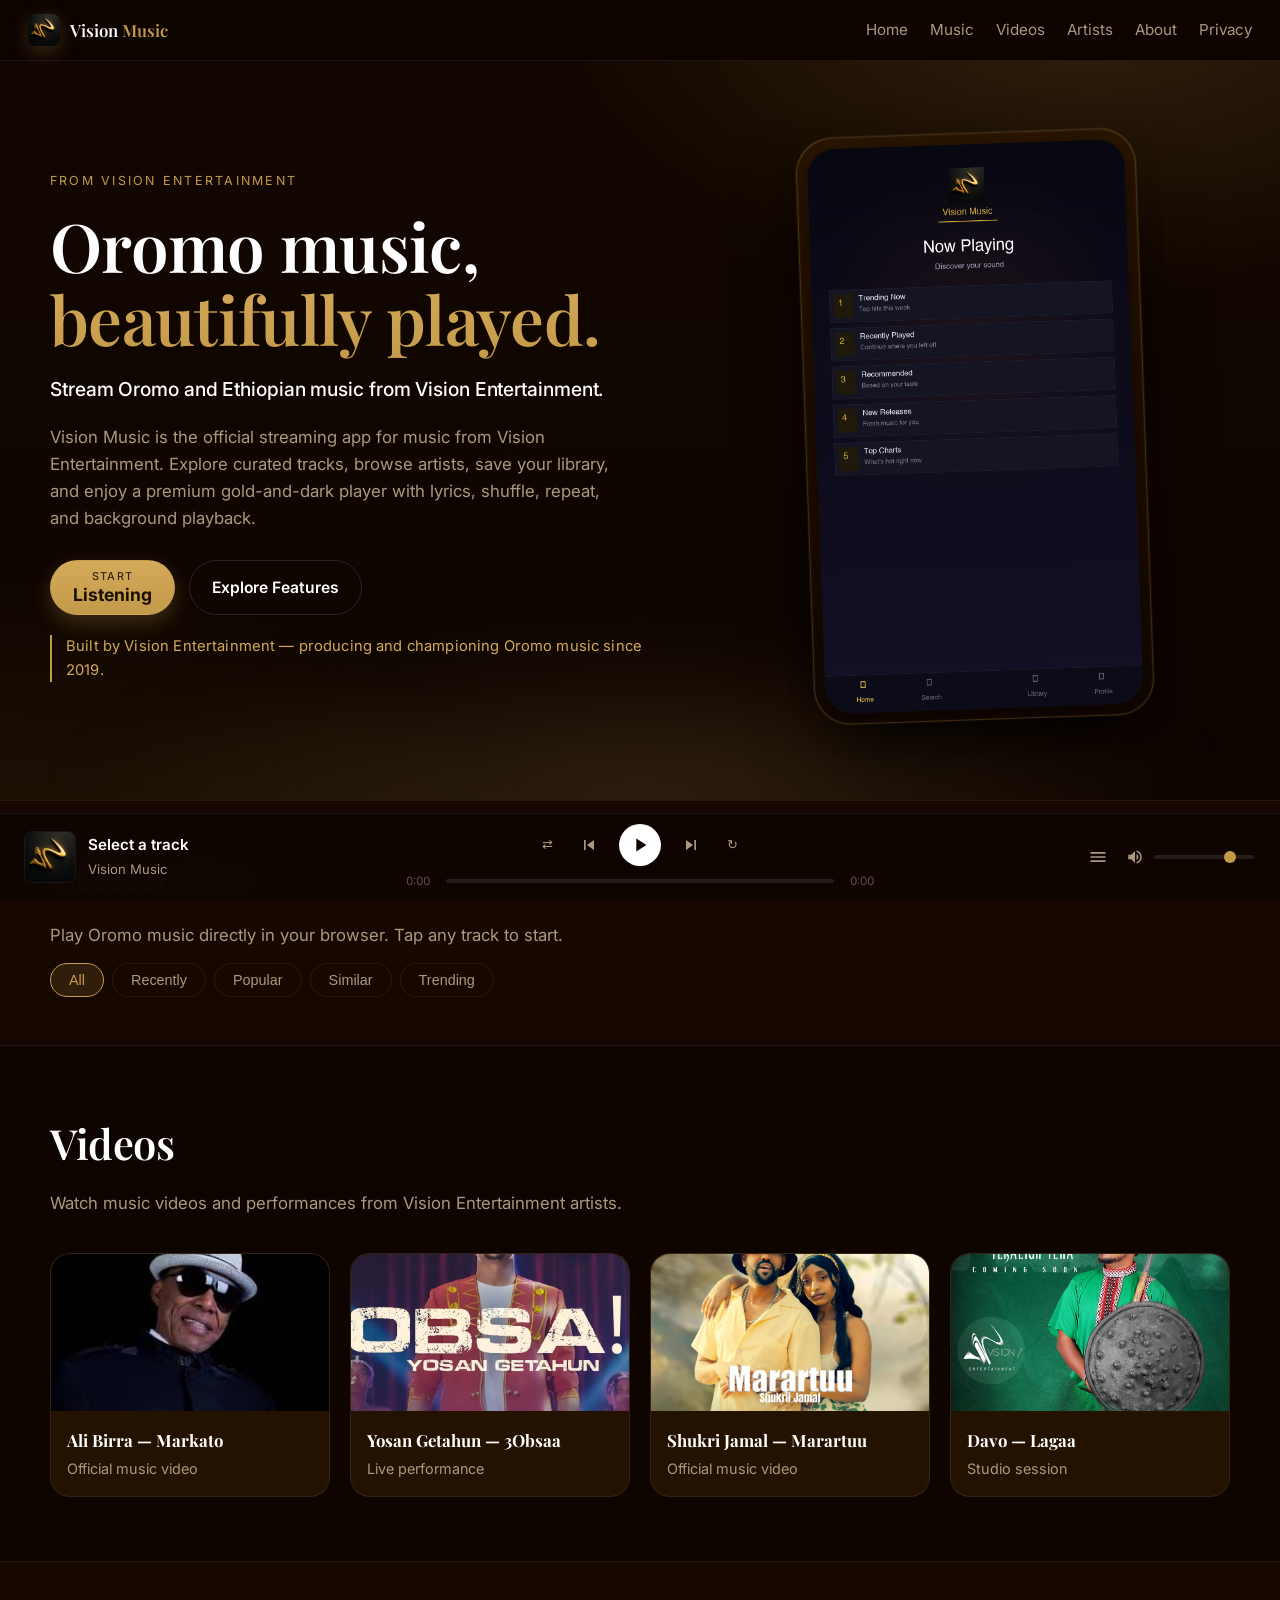
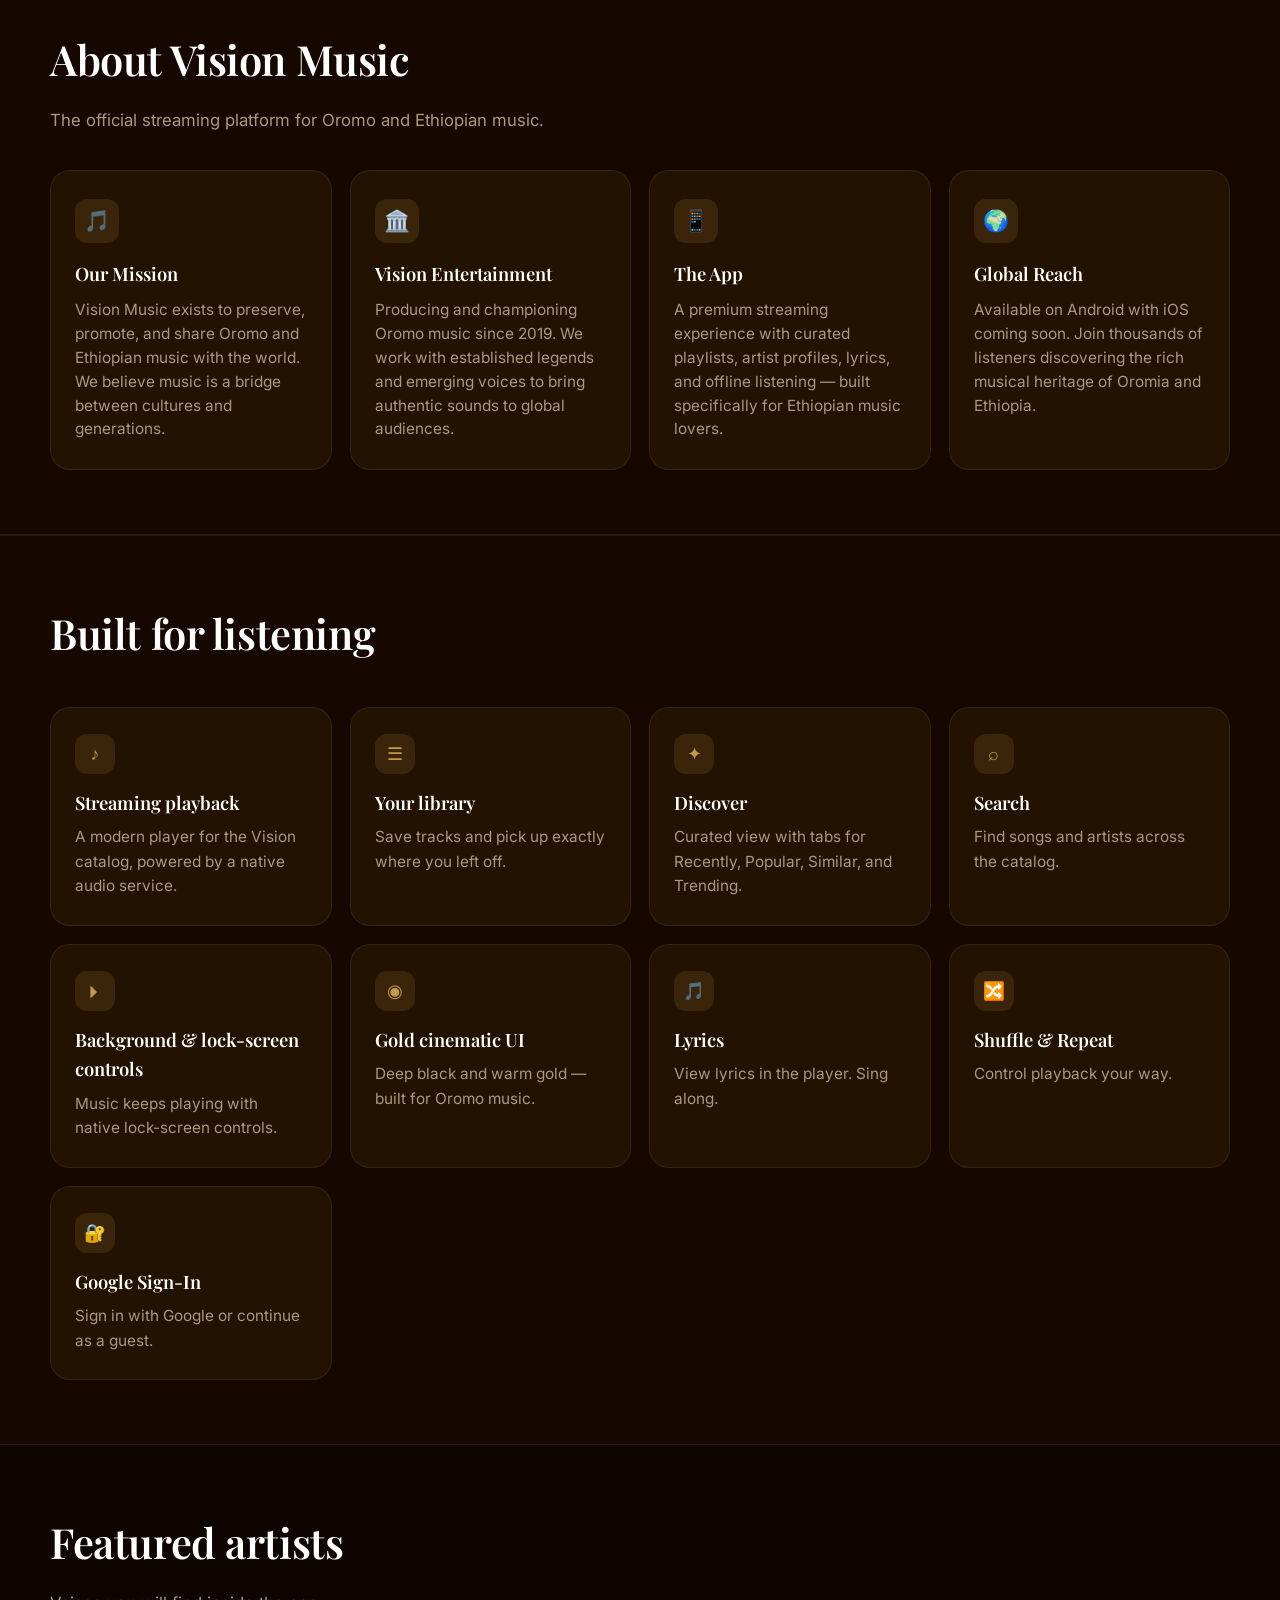
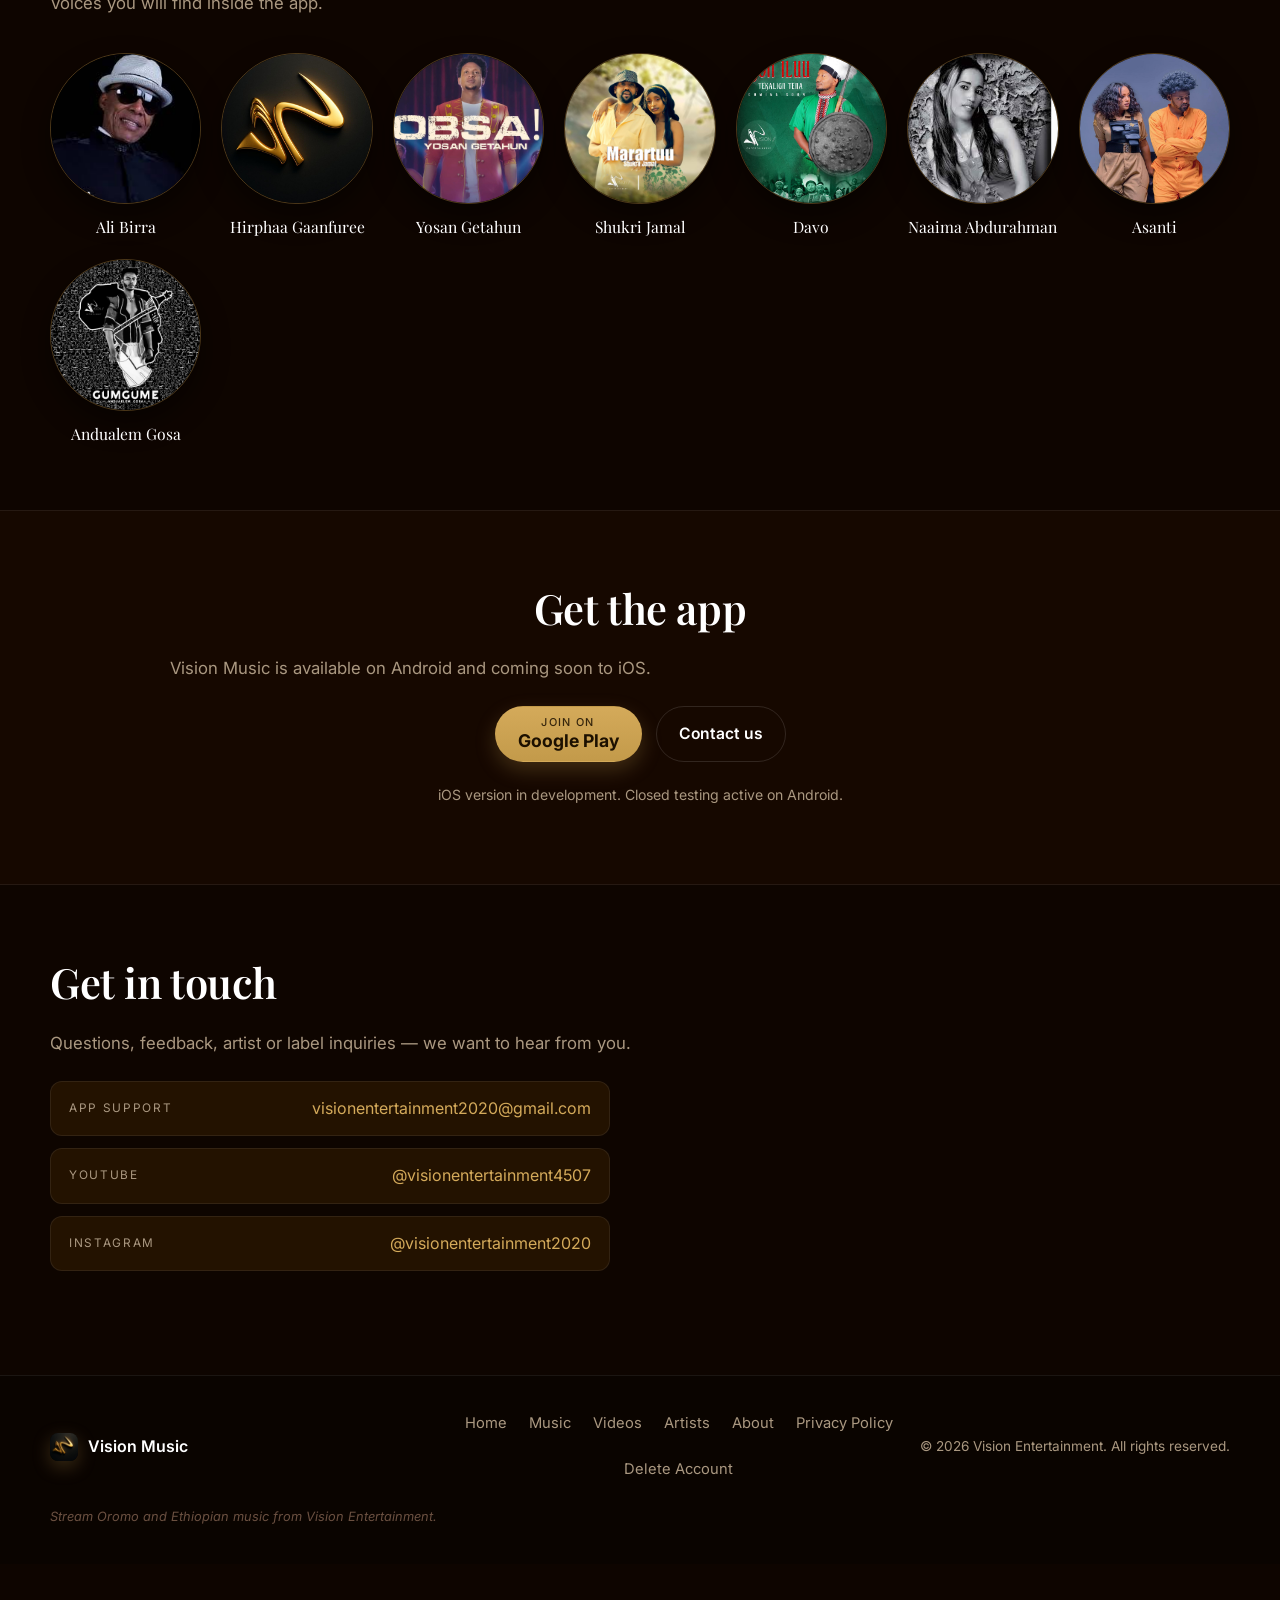
==== commit a1331588: "Vision Music site: fix navigation, add Videos/About sections, fix player progress bar, add songs.jso" ====
--- a/index.html
+++ b/index.html
@@ -27,10 +27,10 @@
   </a>
   <nav class="site-nav" aria-label="Main navigation">
     <a href="#home">Home</a>
-    <a href="#listen">Listen</a>
-    <a href="#features">Features</a>
+    <a href="#player">Music</a>
+    <a href="#videos">Videos</a>
     <a href="#artists">Artists</a>
-    <a href="#updates">Updates</a>
+    <a href="#about">About</a>
     <a href="privacy.html">Privacy</a>
   </nav>
 </header>
@@ -74,36 +74,73 @@
   </div>
 </section>
 
-<!-- UPDATES -->
-<section id="updates" class="section">
-  <div class="section-inner">
-    <h2 class="section-title">Latest App Updates</h2>
-    <p class="section-lead">Vision Music is actively being improved. Here is what is new:</p>
-    <div class="updates-list">
-      <div class="update-item">
-        <span class="update-badge">New</span>
-        <h4>Google Sign-In & Guest Mode</h4>
-        <p>Sign in with Google to sync your library, or continue as a guest.</p>
-      </div>
-      <div class="update-item">
-        <span class="update-badge">New</span>
-        <h4>Lyrics Sheet</h4>
-        <p>View lyrics for supported tracks in the Now Playing screen.</p>
-      </div>
-      <div class="update-item">
-        <span class="update-badge">New</span>
-        <h4>Shuffle & Repeat</h4>
-        <p>Full playback controls — shuffle your queue or loop a track.</p>
-      </div>
-      <div class="update-item">
-        <span class="update-badge">New</span>
-        <h4>Queue Management</h4>
-        <p>See and manage what is playing next.</p>
-      </div>
-      <div class="update-item">
-        <span class="update-badge">Improved</span>
-        <h4>Discover Screen</h4>
-        <p>Tabs for Recently, Popular, Similar, and Trending.</p>
+<!-- VIDEOS -->
+<section id="videos" class="section">
+  <div class="section-inner">
+    <h2 class="section-title">Videos</h2>
+    <p class="section-lead">Watch music videos and performances from Vision Entertainment artists.</p>
+    <div class="videos-grid">
+      <div class="video-card">
+        <div class="video-thumb">
+          <img src="assets/covers/ali-birra.jpg" alt="Ali Birra">
+          <div class="video-play">▶</div>
+        </div>
+        <h4>Ali Birra — Markato</h4>
+        <p>Official music video</p>
+      </div>
+      <div class="video-card">
+        <div class="video-thumb">
+          <img src="assets/covers/yosan-getahun.jpg" alt="Yosan Getahun">
+          <div class="video-play">▶</div>
+        </div>
+        <h4>Yosan Getahun — 3Obsaa</h4>
+        <p>Live performance</p>
+      </div>
+      <div class="video-card">
+        <div class="video-thumb">
+          <img src="assets/covers/shukri-jamal.jpg" alt="Shukri Jamal">
+          <div class="video-play">▶</div>
+        </div>
+        <h4>Shukri Jamal — Marartuu</h4>
+        <p>Official music video</p>
+      </div>
+      <div class="video-card">
+        <div class="video-thumb">
+          <img src="assets/covers/davo.jpg" alt="Davo">
+          <div class="video-play">▶</div>
+        </div>
+        <h4>Davo — Lagaa</h4>
+        <p>Studio session</p>
+      </div>
+    </div>
+  </div>
+</section>
+
+<!-- ABOUT -->
+<section id="about" class="section section-alt">
+  <div class="section-inner">
+    <h2 class="section-title">About Vision Music</h2>
+    <p class="section-lead">The official streaming platform for Oromo and Ethiopian music.</p>
+    <div class="about-grid">
+      <div class="about-card">
+        <div class="about-icon">🎵</div>
+        <h3>Our Mission</h3>
+        <p>Vision Music exists to preserve, promote, and share Oromo and Ethiopian music with the world. We believe music is a bridge between cultures and generations.</p>
+      </div>
+      <div class="about-card">
+        <div class="about-icon">🏛️</div>
+        <h3>Vision Entertainment</h3>
+        <p>Producing and championing Oromo music since 2019. We work with established legends and emerging voices to bring authentic sounds to global audiences.</p>
+      </div>
+      <div class="about-card">
+        <div class="about-icon">📱</div>
+        <h3>The App</h3>
+        <p>A premium streaming experience with curated playlists, artist profiles, lyrics, and offline listening — built specifically for Ethiopian music lovers.</p>
+      </div>
+      <div class="about-card">
+        <div class="about-icon">🌍</div>
+        <h3>Global Reach</h3>
+        <p>Available on Android with iOS coming soon. Join thousands of listeners discovering the rich musical heritage of Oromia and Ethiopia.</p>
       </div>
     </div>
   </div>
@@ -217,9 +254,11 @@
       <span>Vision Music</span>
     </div>
     <nav class="footer-nav" aria-label="Footer">
-      <a href="#player">Listen</a>
-      <a href="#features">Features</a>
+      <a href="#home">Home</a>
+      <a href="#player">Music</a>
+      <a href="#videos">Videos</a>
       <a href="#artists">Artists</a>
+      <a href="#about">About</a>
       <a href="privacy.html">Privacy Policy</a>
       <a href="delete-account.html">Delete Account</a>
     </nav>
--- a/assets/styles.css
+++ b/assets/styles.css
@@ -971,6 +971,121 @@
   color: var(--gold-light);
 }
 
+/* Videos
+   ------------------------------------------ */
+.videos-grid {
+  margin-top: 36px;
+  display: grid;
+  grid-template-columns: repeat(auto-fit, minmax(260px, 1fr));
+  gap: 20px;
+}
+
+.video-card {
+  background: var(--card);
+  border: 1px solid var(--line);
+  border-radius: var(--radius-l);
+  overflow: hidden;
+  transition: border-color .2s ease, transform .2s ease;
+}
+
+.video-card:hover {
+  border-color: rgba(195, 154, 74, 0.45);
+  transform: translateY(-2px);
+}
+
+.video-thumb {
+  position: relative;
+  aspect-ratio: 16/9;
+  overflow: hidden;
+}
+
+.video-thumb img {
+  width: 100%;
+  height: 100%;
+  object-fit: cover;
+}
+
+.video-play {
+  position: absolute;
+  inset: 0;
+  display: flex;
+  align-items: center;
+  justify-content: center;
+  background: rgba(0, 0, 0, 0.4);
+  color: var(--gold);
+  font-size: 2.5rem;
+  opacity: 0;
+  transition: opacity .2s ease;
+  cursor: pointer;
+}
+
+.video-card:hover .video-play {
+  opacity: 1;
+}
+
+.video-card h4 {
+  font-family: var(--font-display);
+  font-size: 1.05rem;
+  margin: 16px 16px 4px;
+  color: var(--text);
+}
+
+.video-card p {
+  color: var(--text-soft);
+  font-size: 0.9rem;
+  margin: 0 16px 16px;
+}
+
+/* About
+   ------------------------------------------ */
+.about-grid {
+  margin-top: 36px;
+  display: grid;
+  grid-template-columns: repeat(auto-fit, minmax(260px, 1fr));
+  gap: 18px;
+}
+
+.about-card {
+  background: var(--card);
+  border: 1px solid var(--line);
+  border-radius: var(--radius-l);
+  padding: 28px 24px;
+  transition: border-color .2s ease, transform .2s ease, background .2s ease;
+}
+
+.about-card:hover {
+  border-color: rgba(195, 154, 74, 0.45);
+  transform: translateY(-2px);
+  background: var(--card-hover);
+}
+
+.about-icon {
+  display: inline-flex;
+  align-items: center;
+  justify-content: center;
+  width: 44px;
+  height: 44px;
+  border-radius: 12px;
+  background: rgba(195, 154, 74, 0.14);
+  color: var(--gold);
+  font-size: 1.3rem;
+  margin-bottom: 16px;
+}
+
+.about-card h3 {
+  font-family: var(--font-display);
+  font-weight: 600;
+  font-size: 1.15rem;
+  margin: 0 0 10px;
+}
+
+.about-card p {
+  color: var(--text-soft);
+  margin: 0;
+  font-size: 0.96rem;
+  line-height: 1.55;
+}
+
 /* Contact / Download
    ------------------------------------------ */
 .contact-list {
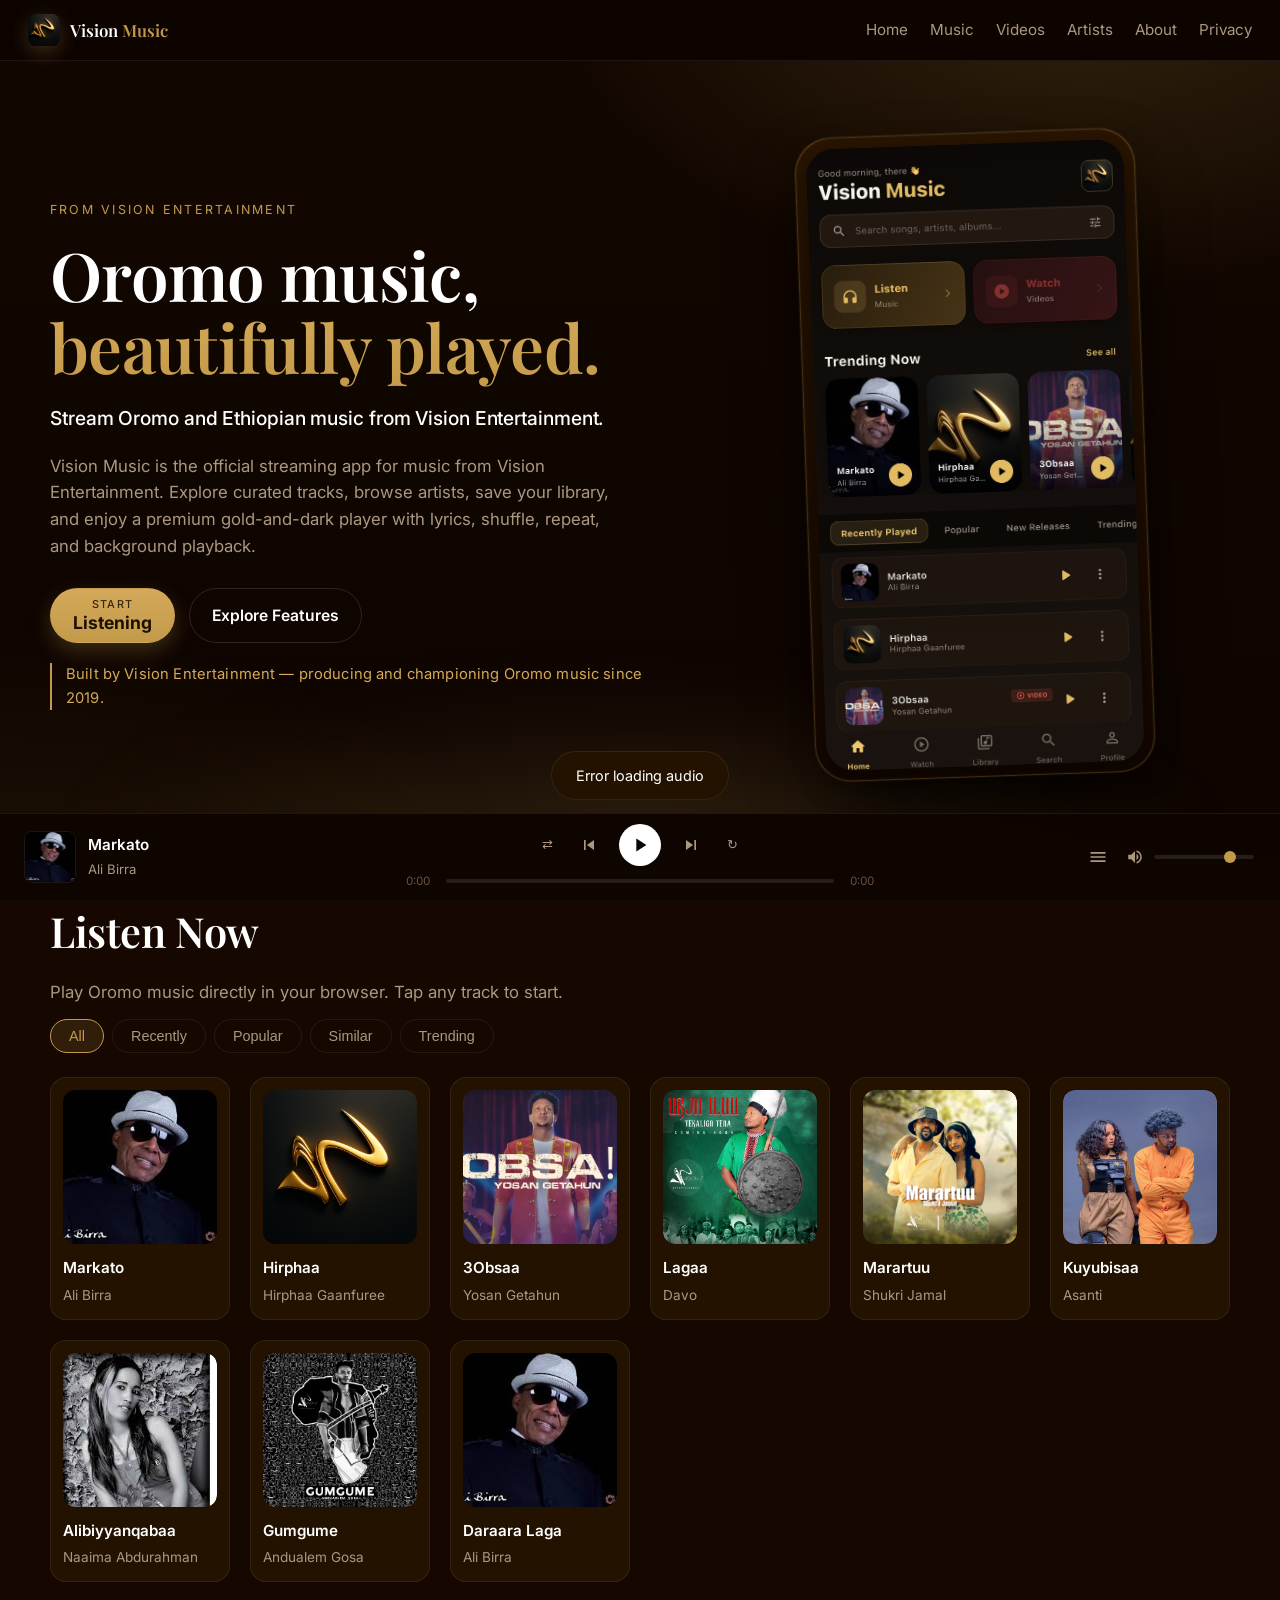
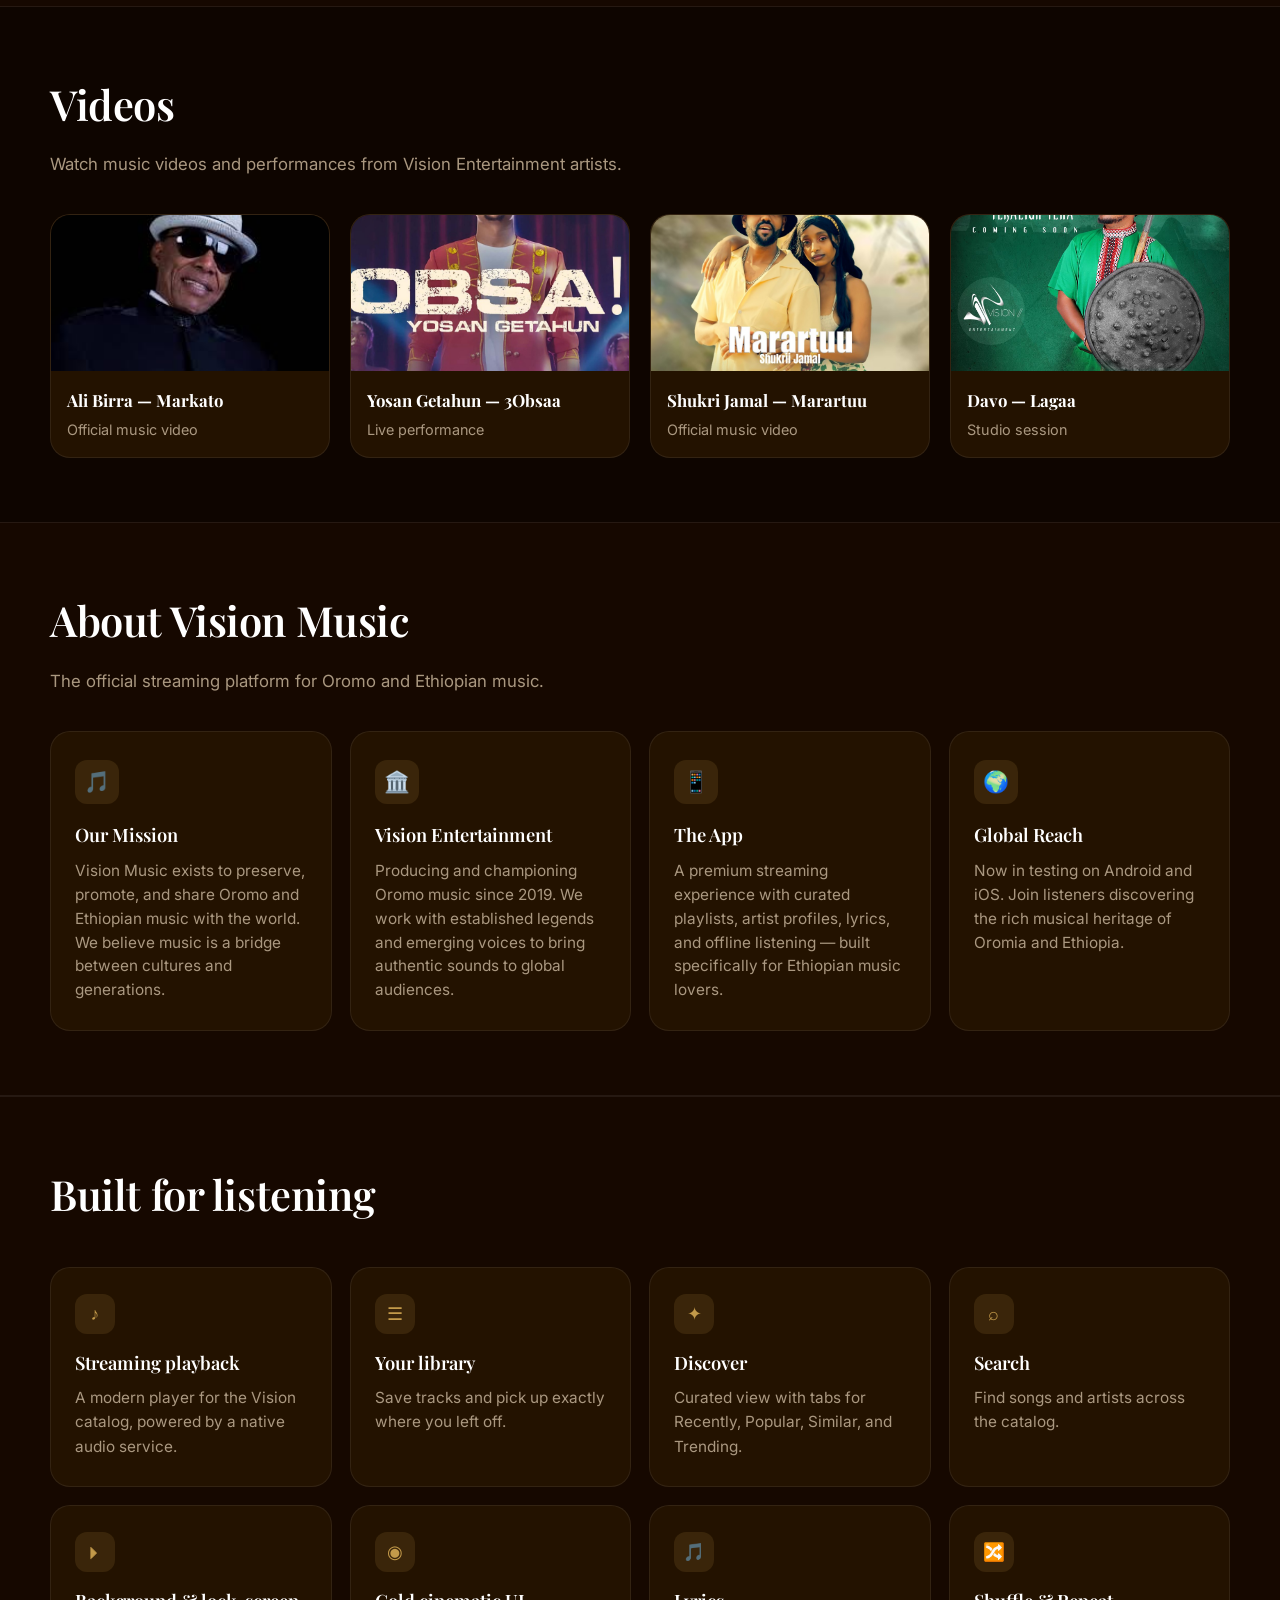
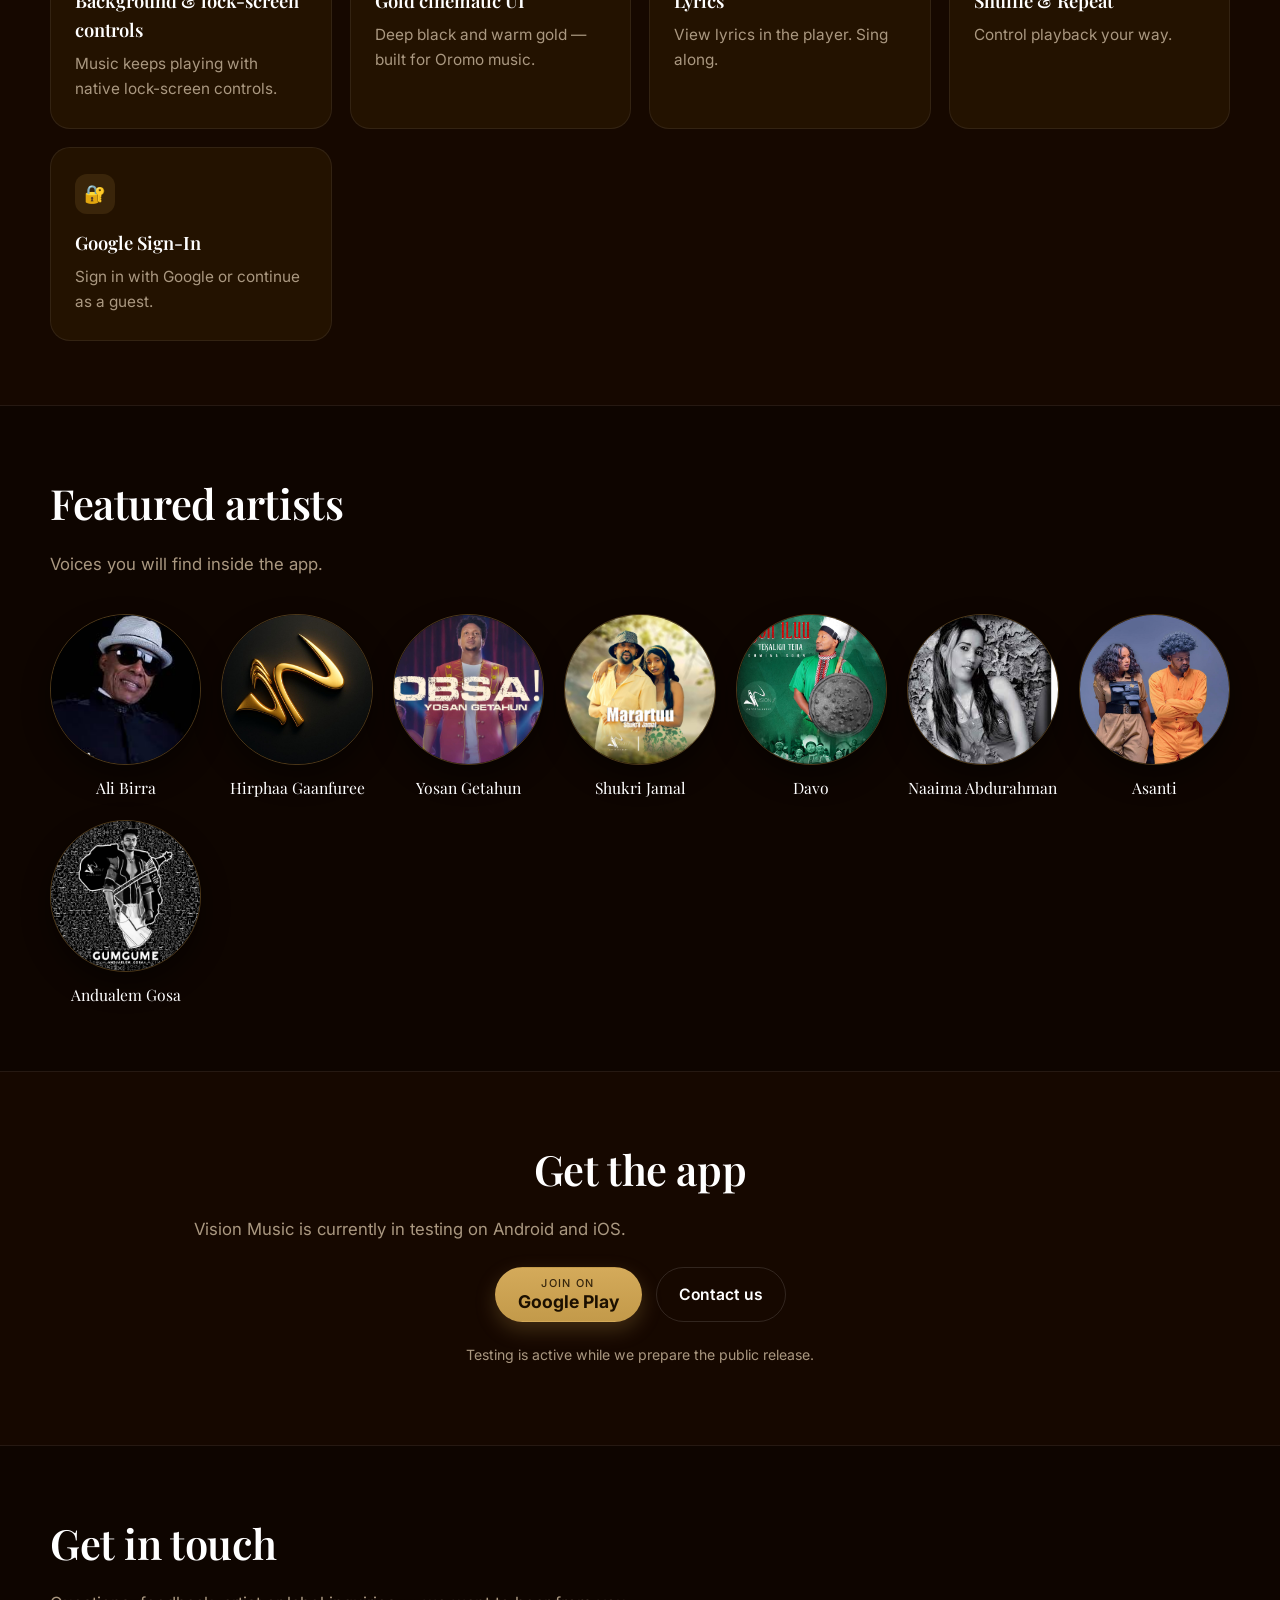
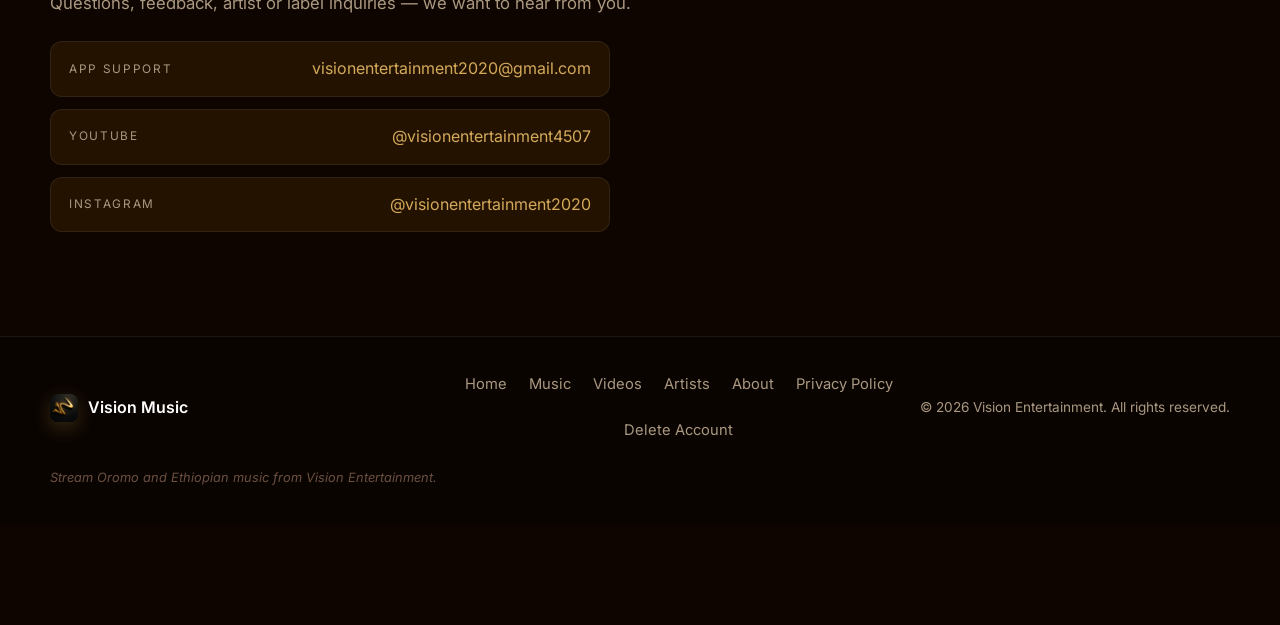
==== commit bb96f9d3: "Repair Vision Music site: canonical URLs, contact email, player cache-bust, clean assets - Add canon" ====
--- a/index.html
+++ b/index.html
@@ -5,11 +5,13 @@
 <meta name="viewport" content="width=device-width, initial-scale=1">
 <title>Vision Music — Stream Oromo and Ethiopian music</title>
 <meta name="description" content="Vision Music is the official streaming app from Vision Entertainment — stream Oromo and Ethiopian music from Ali Birra, Hirphaa Gaanfuree, Yosan Getahun, Shukri Jamal and more.">
+<link rel="canonical" href="https://visionmusic.et/">
 <meta name="theme-color" content="#0E0500">
 <meta property="og:title" content="Vision Music">
 <meta property="og:description" content="Stream Oromo and Ethiopian music from Vision Entertainment.">
 <meta property="og:image" content="assets/img/feature-graphic.png">
 <meta property="og:type" content="website">
+<meta property="og:url" content="https://visionmusic.et/">
 <link rel="icon" href="assets/img/icon-512.png" type="image/png">
 <link rel="apple-touch-icon" href="assets/img/icon-512.png">
 <link rel="preconnect" href="https://fonts.googleapis.com">
@@ -140,7 +142,7 @@
       <div class="about-card">
         <div class="about-icon">🌍</div>
         <h3>Global Reach</h3>
-        <p>Available on Android with iOS coming soon. Join thousands of listeners discovering the rich musical heritage of Oromia and Ethiopia.</p>
+        <p>Now in testing on Android and iOS. Join listeners discovering the rich musical heritage of Oromia and Ethiopia.</p>
       </div>
     </div>
   </div>
@@ -222,12 +224,12 @@
 <section id="download" class="section section-alt">
   <div class="section-inner download">
     <h2 class="section-title">Get the app</h2>
-    <p class="section-lead">Vision Music is available on Android and coming soon to iOS.</p>
+    <p class="section-lead">Vision Music is currently in testing on Android and iOS.</p>
     <div class="cta-row">
       <a class="btn btn-primary" href="https://play.google.com/apps/testing/com.visionmusic.app" target="_blank" rel="noopener"><span class="btn-kicker">Join on</span><span class="btn-label">Google Play</span></a>
       <a class="btn btn-ghost" href="#contact">Contact us</a>
     </div>
-    <p class="hero-note" style="margin-top:22px">iOS version in development. Closed testing active on Android.</p>
+    <p class="hero-note" style="margin-top:22px">Testing is active while we prepare the public release.</p>
   </div>
 </section>
 
@@ -317,6 +319,6 @@
 </div>
 
 <script>document.getElementById('year').textContent=new Date().getFullYear();</script>
-<script src="js/player.js"></script>
+<script src="js/player.js?v=20260811"></script>
 </body>
 </html>
--- a/assets/styles.css
+++ b/assets/styles.css
@@ -1237,3 +1237,79 @@
     height: 38px;
   }
 }
+
+
+/* Lyrics Modal */
+.lyrics-modal {
+  position: fixed;
+  top: 0;
+  left: 0;
+  right: 0;
+  bottom: 0;
+  background: rgba(0, 0, 0, 0.5);
+  display: none;
+  z-index: 1000;
+  align-items: center;
+  justify-content: center;
+}
+
+.lyrics-modal.open {
+  display: flex;
+}
+
+.lyrics-content {
+  background: var(--card-bg, #1a0a00);
+  border-radius: 16px;
+  max-width: 500px;
+  max-height: 70vh;
+  width: 90%;
+  display: flex;
+  flex-direction: column;
+  box-shadow: 0 10px 40px rgba(0, 0, 0, 0.3);
+}
+
+.lyrics-header {
+  display: flex;
+  justify-content: space-between;
+  align-items: center;
+  padding: 20px;
+  border-bottom: 1px solid rgba(255, 255, 255, 0.1);
+}
+
+.lyrics-header h3 {
+  margin: 0;
+  color: var(--text-main, #fff);
+  font-size: 18px;
+  font-weight: 600;
+}
+
+.close-lyrics {
+  background: none;
+  border: none;
+  color: var(--text-soft, #999);
+  font-size: 24px;
+  cursor: pointer;
+  padding: 0;
+  width: 32px;
+  height: 32px;
+  display: flex;
+  align-items: center;
+  justify-content: center;
+}
+
+.close-lyrics:hover {
+  color: var(--text-main, #fff);
+}
+
+.lyrics-body {
+  padding: 20px;
+  overflow-y: auto;
+  color: var(--text-main, #fff);
+  font-size: 14px;
+  line-height: 1.6;
+  flex: 1;
+}
+
+.lyrics-body p {
+  margin: 0;
+}
